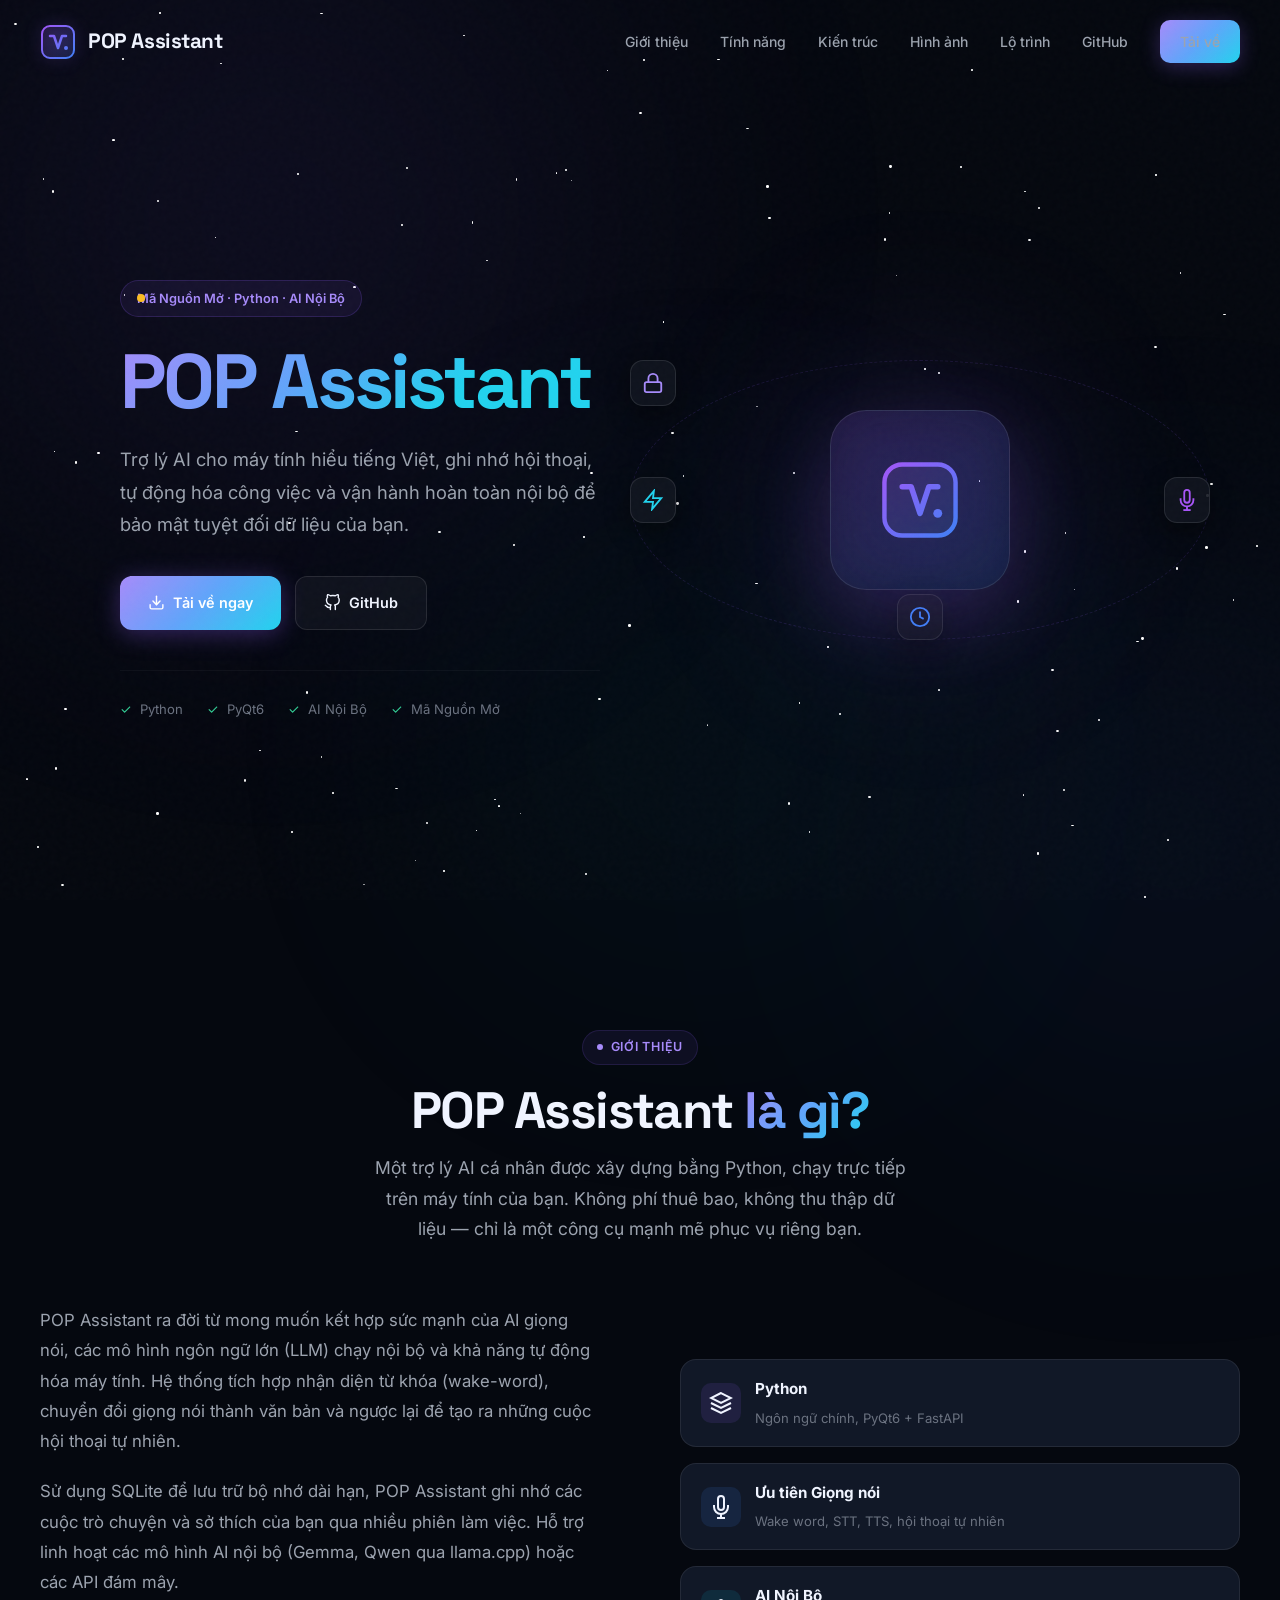
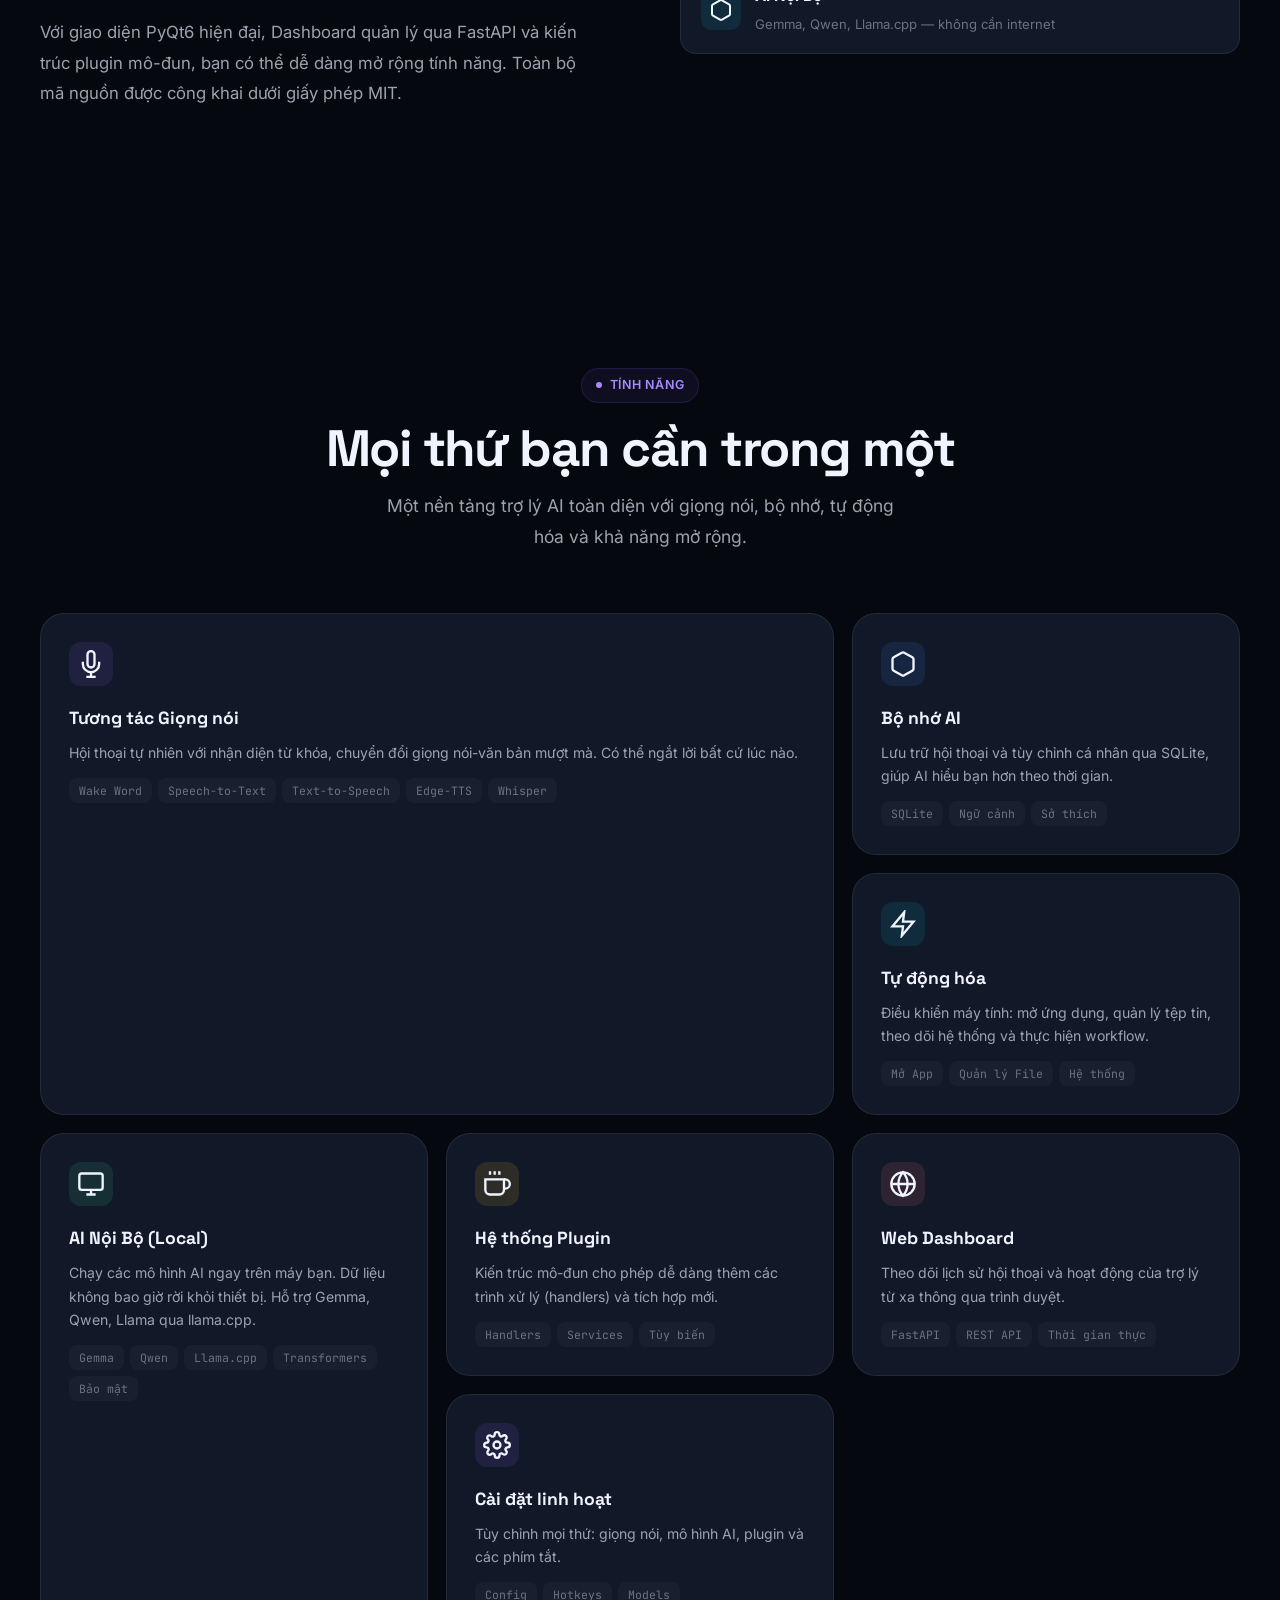
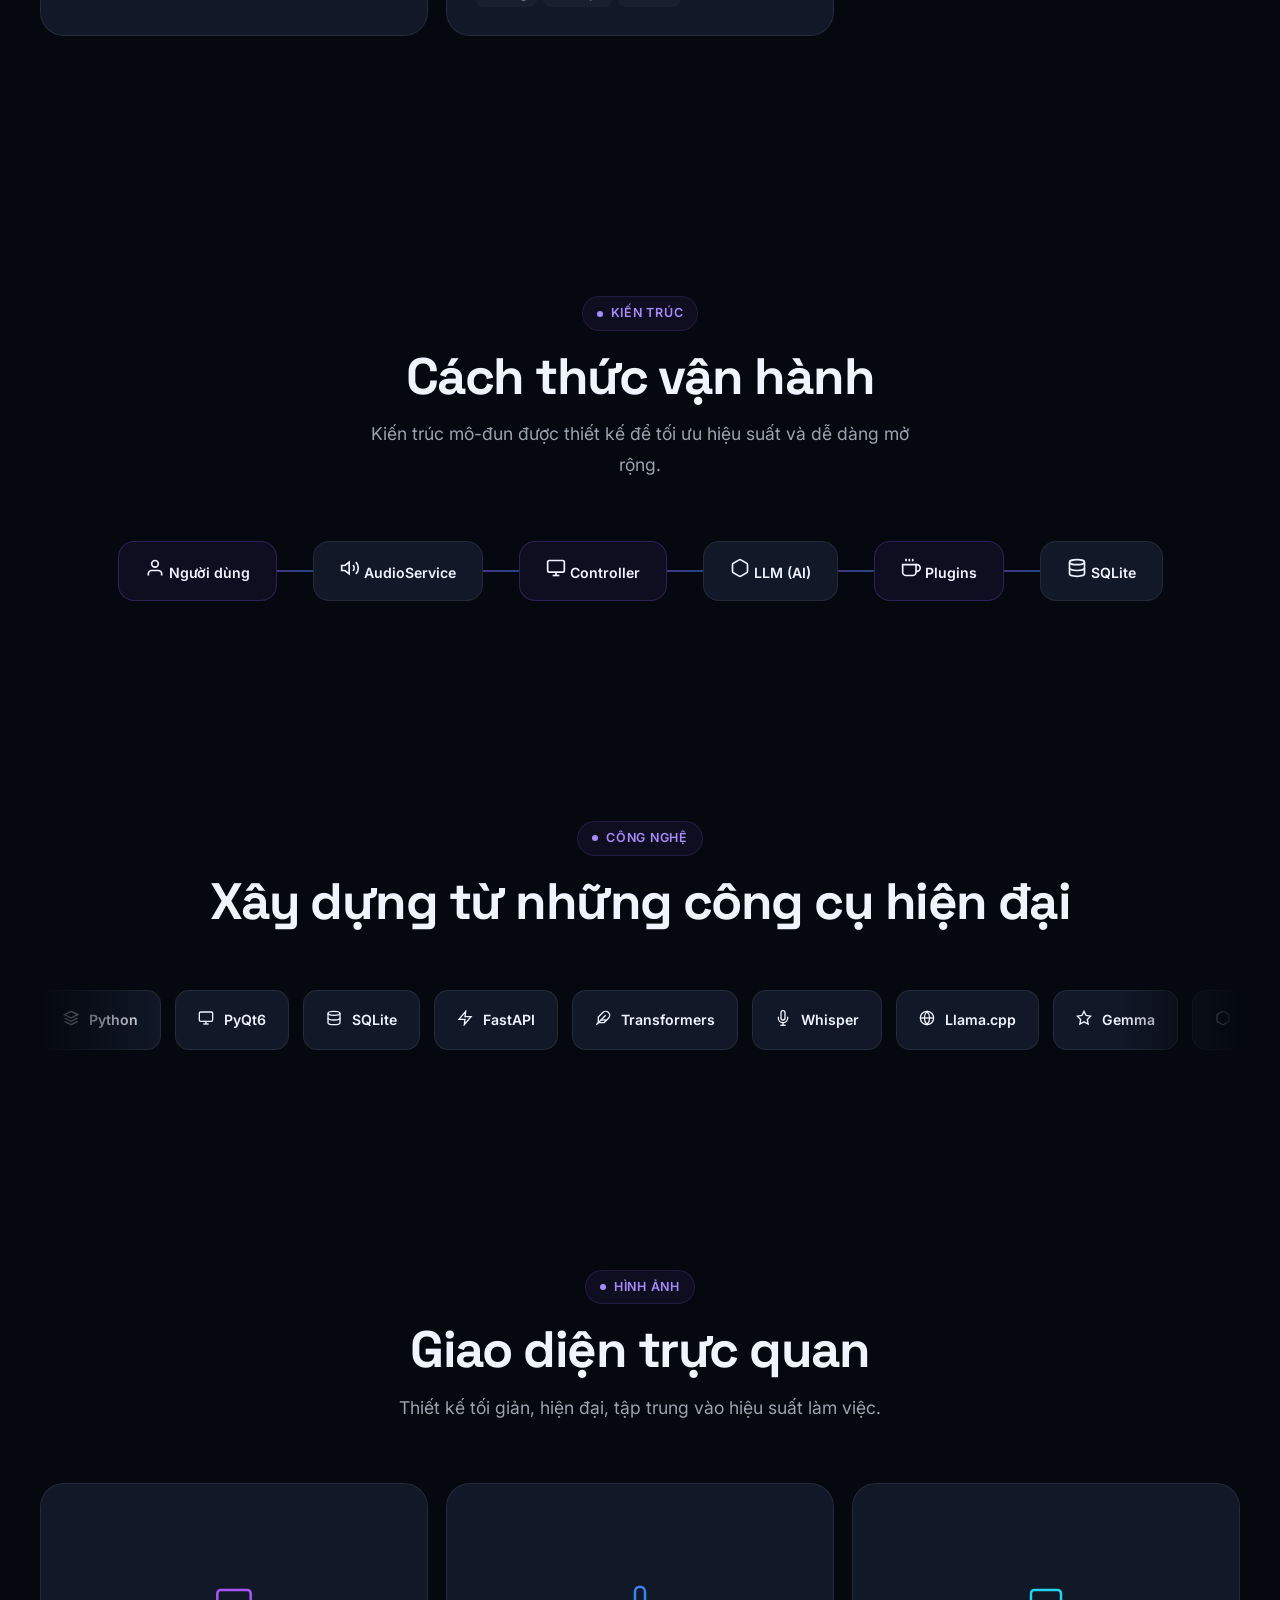
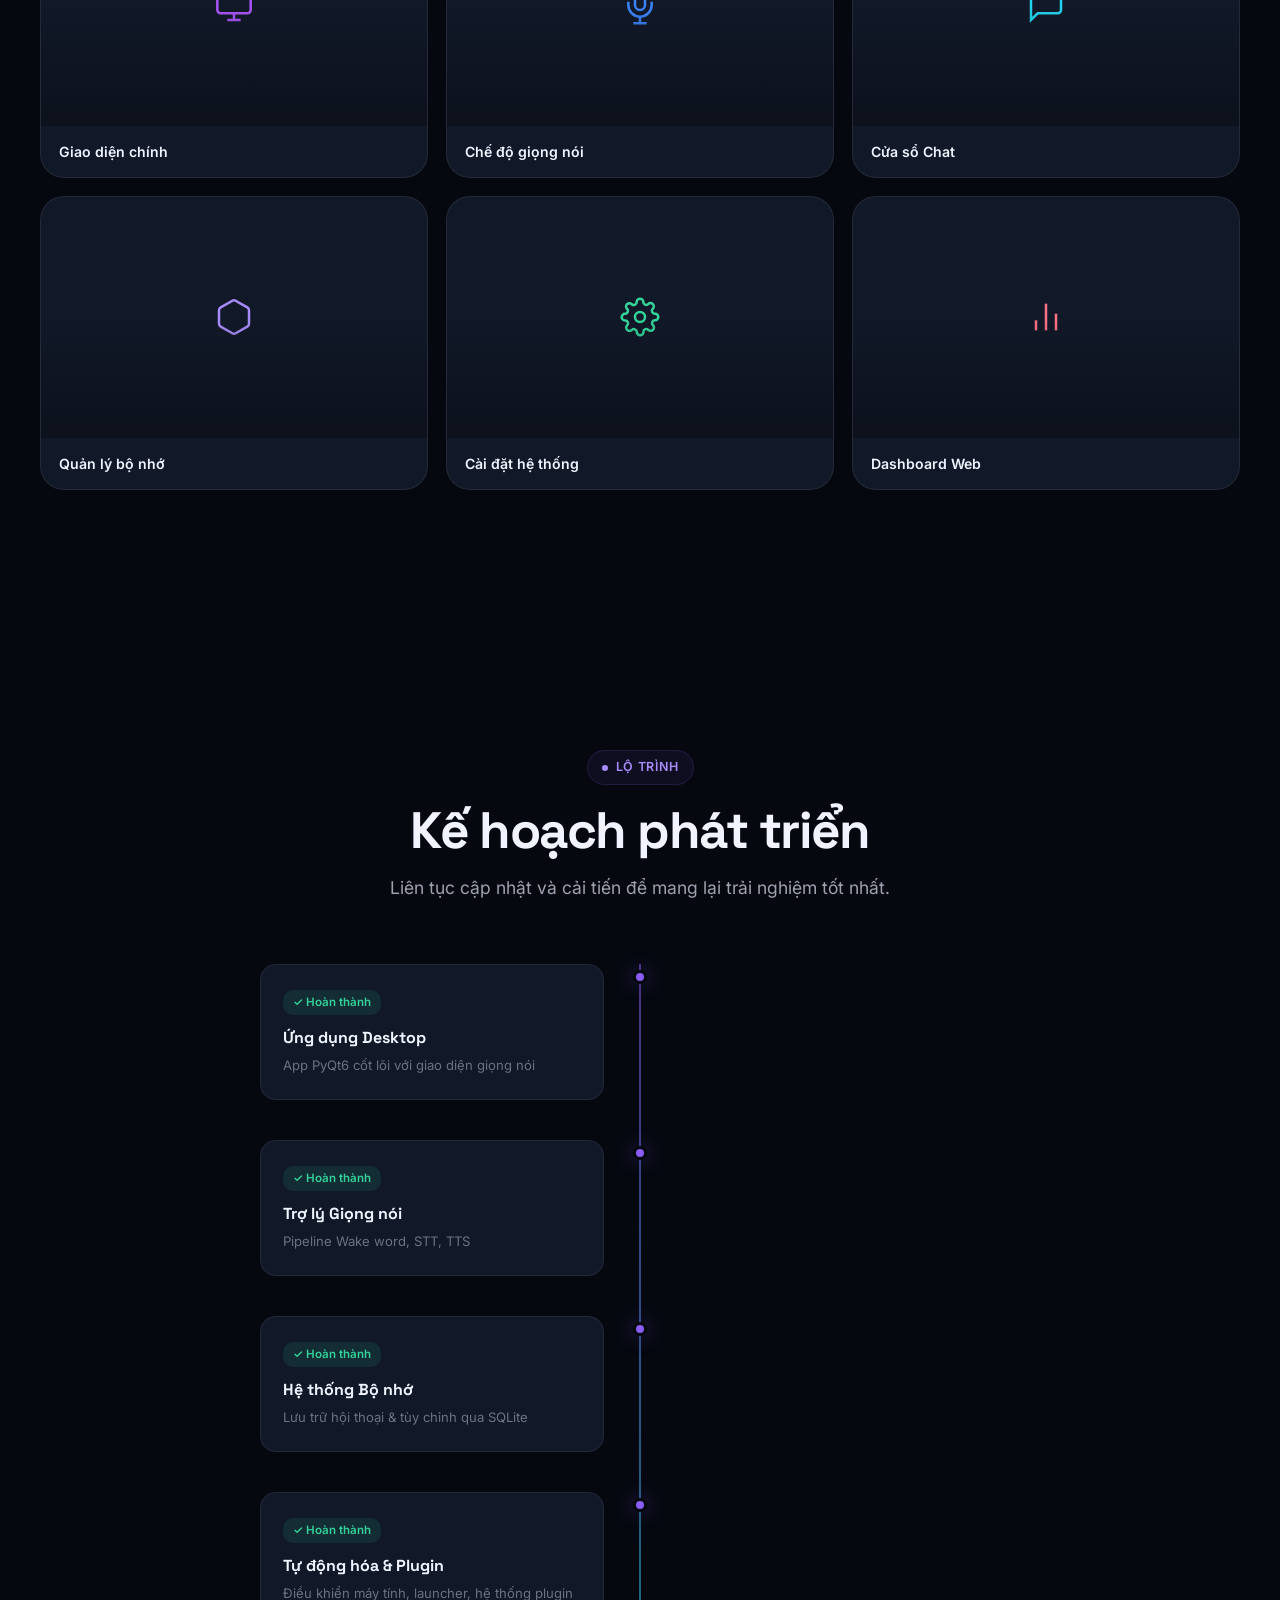
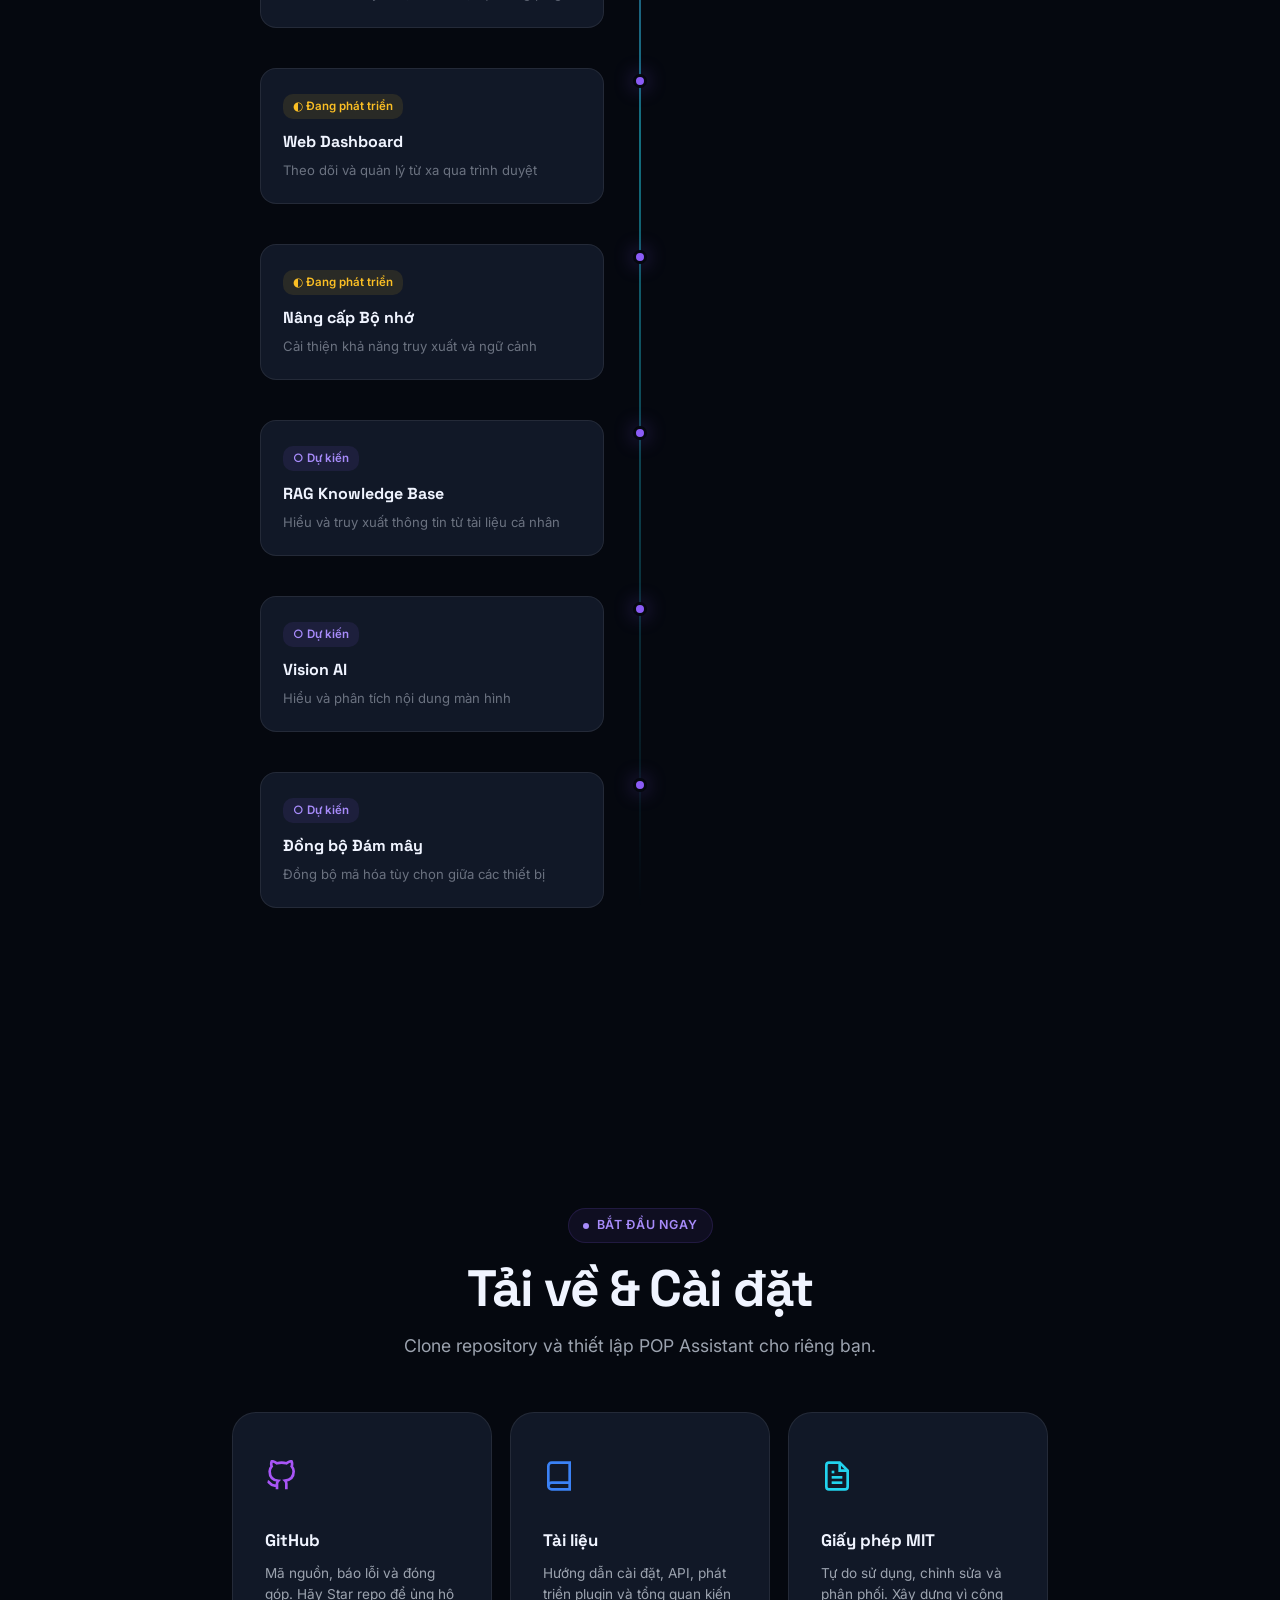
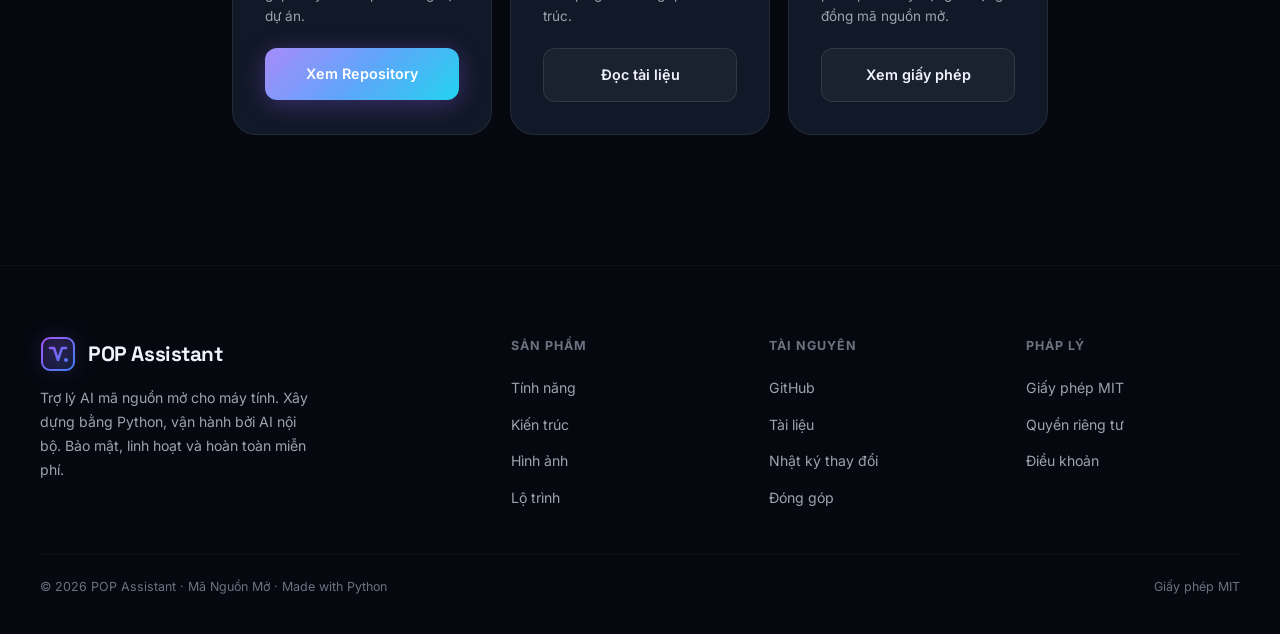
==== docs/index.html @ 6ddb30b4 "Add landing page for POP Assistant website" ====
<!DOCTYPE html>
<html lang="vi">
<head>
    <meta charset="UTF-8">
    <meta name="viewport" content="width=device-width, initial-scale=1.0">
    <title>POP Assistant — Trợ Lý AI Máy Tính Mã Nguồn Mở</title>
    <meta name="description" content="POP Assistant là trợ lý AI mã nguồn mở chạy trên máy tính, hỗ trợ tương tác giọng nói, mô hình AI, tự động hóa và bảo mật tuyệt đối.">
    <meta name="theme-color" content="#0A0E17">
    <link rel="preconnect" href="https://fonts.googleapis.com">
    <link rel="preconnect" href="https://fonts.gstatic.com" crossorigin>
    <link href="https://fonts.googleapis.com/css2?family=Inter:wght@300;400;500;600;700;800;900&family=Space+Grotesk:wght@400;500;600;700&family=JetBrains+Mono:wght@400;500&display=swap" rel="stylesheet">
    <link rel="stylesheet" href="css/styles.css">
    <link rel="icon" href="data:image/svg+xml,<svg xmlns='http://www.w3.org/2000/svg' viewBox='0 0 36 36'><rect x='2' y='2' width='32' height='32' rx='8' fill='%237C3AED' fill-opacity='0.2' stroke='%237C3AED' stroke-width='2'/><path d='M10 12H14L18 24L22 12H26' stroke='%237C3AED' stroke-width='2.5' stroke-linecap='round' stroke-linejoin='round'/><circle cx='26' cy='24' r='2' fill='%237C3AED'/></svg>">
</head>
<body class="lang-vi">
    <!-- Cinematic Background -->
    <div class="cinematic-bg">
        <div class="nebula nebula-1"></div>
        <div class="nebula nebula-2"></div>
        <div class="nebula nebula-3"></div>
    </div>
    <div class="grid-overlay"></div>
    <div class="starfield" id="starfield"></div>
    <div class="mouse-light" id="mouse-light"></div>
    <div class="noise"></div>

    <!-- ============ NAVIGATION ============ -->
    <nav class="nav" id="navbar">
        <div class="nav-inner">
            <a href="#" class="nav-brand">
                <div class="brand-logo">
                    <svg width="36" height="36" viewBox="0 0 36 36" fill="none" xmlns="http://www.w3.org/2000/svg">
                        <rect x="2" y="2" width="32" height="32" rx="8" fill="url(#logoGrad)" fill-opacity="0.15"/>
                        <rect x="2" y="2" width="32" height="32" rx="8" stroke="url(#logoGrad)" stroke-width="2"/>
                        <path d="M10 12H14L18 24L22 12H26" stroke="url(#logoGrad)" stroke-width="2.5" stroke-linecap="round" stroke-linejoin="round"/>
                        <circle cx="26" cy="24" r="2" fill="url(#logoGrad)"/>
                        <defs>
                            <linearGradient id="logoGrad" x1="0" y1="0" x2="36" y2="36" gradientUnits="userSpaceOnUse">
                                <stop stop-color="#A855F7"/>
                                <stop offset="1" stop-color="#3B82F6"/>
                            </linearGradient>
                        </defs>
                    </svg>
                </div>
                <span>POP Assistant</span>
            </a>
            <ul class="nav-links" id="nav-links">
                <li><a href="#about">Giới thiệu</a></li>
                <li><a href="#features">Tính năng</a></li>
                <li><a href="#architecture">Kiến trúc</a></li>
                <li><a href="#gallery">Hình ảnh</a></li>
                <li><a href="#roadmap">Lộ trình</a></li>
                <li><a href="https://github.com/MADGE-petter/Virtual-Assistantpop" target="_blank" rel="noopener">GitHub</a></li>
                <li><a href="#download" class="nav-cta primary">Tải về</a></li>
            </ul>
            <button class="nav-toggle" id="nav-toggle" aria-label="Toggle menu">☰</button>
        </div>
    </nav>

    <!-- ============ HERO ============ -->
    <section class="hero" id="hero">
        <div class="container">
            <div class="hero-grid">
                <div class="hero-text">
                    <div class="hero-badge">
                        <span class="star"></span>
                        Mã Nguồn Mở · Python · AI Nội Bộ
                    </div>
                    <h1 class="hero-title">
                        <span class="gradient">POP Assistant</span>
                    </h1>
                    <p class="hero-subtitle">
                        Trợ lý AI cho máy tính hiểu tiếng Việt, ghi nhớ hội thoại, 
                        tự động hóa công việc và vận hành hoàn toàn nội bộ 
                        để bảo mật tuyệt đối dữ liệu của bạn.
                    </p>
                    <div class="hero-actions">
                        <a href="#download" class="btn btn-primary">
                            <svg viewBox="0 0 24 24" fill="none" stroke="currentColor" stroke-width="2" stroke-linecap="round" stroke-linejoin="round"><path d="M21 15v4a2 2 0 0 1-2 2H5a2 2 0 0 1-2-2v-4"/><polyline points="7 10 12 15 17 10"/><line x1="12" y1="15" x2="12" y2="3"/></svg>
                            Tải về ngay
                        </a>
                        <a href="https://github.com/MADGE-petter/Virtual-Assistantpop" target="_blank" rel="noopener" class="btn btn-ghost">
                            <svg viewBox="0 0 24 24" fill="none" stroke="currentColor" stroke-width="2" stroke-linecap="round" stroke-linejoin="round"><path d="M9 19c-5 1.5-5-2.5-7-3m14 6v-3.87a3.37 3.37 0 0 0-.94-2.61c3.14-.35 6.44-1.54 6.44-7A5.44 5.44 0 0 0 20 4.77 5.07 5.07 0 0 0 19.91 1S18.73.65 16 2.48a13.38 13.38 0 0 0-7 0C6.27.65 5.09 1 5.09 1A5.07 5.07 0 0 0 5 4.77a5.44 5.44 0 0 0-1.5 3.78c0 5.42 3.3 6.61 6.44 7A3.37 3.37 0 0 0 9 18.13V22"/></svg>
                            GitHub
                        </a>
                    </div>
                    <div class="hero-badges">
                        <div class="hero-badge-item"><span class="check">✓</span> Python</div>
                        <div class="hero-badge-item"><span class="check">✓</span> PyQt6</div>
                        <div class="hero-badge-item"><span class="check">✓</span> AI Nội Bộ</div>
                        <div class="hero-badge-item"><span class="check">✓</span> Mã Nguồn Mở</div>
                    </div>
                </div>
                <div class="hero-visual">
                    <div class="hero-aura"></div>
                    <div class="hero-orbit">
                        <div class="orbit-ring"></div>
                        <div class="orbit-node">
                            <svg width="22" height="22" viewBox="0 0 24 24" fill="none" stroke="#A855F7" stroke-width="2"><path d="M12 1a3 3 0 0 0-3 3v8a3 3 0 0 0 6 0V4a3 3 0 0 0-3-3z"/><path d="M19 10v2a7 7 0 0 1-14 0v-2"/><line x1="12" y1="19" x2="12" y2="23"/><line x1="8" y1="23" x2="16" y2="23"/></svg>
                        </div>
                        <div class="orbit-node">
                            <svg width="22" height="22" viewBox="0 0 24 24" fill="none" stroke="#3B82F6" stroke-width="2"><circle cx="12" cy="12" r="10"/><path d="M12 6v6l4 2"/></svg>
                        </div>
                        <div class="orbit-node">
                            <svg width="22" height="22" viewBox="0 0 24 24" fill="none" stroke="#22D3EE" stroke-width="2"><polygon points="13 2 3 14 12 14 11 22 21 10 12 10 13 2"/></svg>
                        </div>
                        <div class="orbit-node">
                            <svg width="22" height="22" viewBox="0 0 24 24" fill="none" stroke="#A78BFA" stroke-width="2"><rect x="3" y="11" width="18" height="11" rx="2" ry="2"/><path d="M7 11V7a5 5 0 0 1 10 0v4"/></svg>
                        </div>
                    </div>
                    <div class="hero-core">
                        <svg width="100" height="100" viewBox="0 0 36 36" fill="none" xmlns="http://www.w3.org/2000/svg">
                            <rect x="2" y="2" width="32" height="32" rx="8" fill="url(#heroGrad)" fill-opacity="0.15"/>
                            <rect x="2" y="2" width="32" height="32" rx="8" stroke="url(#heroGrad)" stroke-width="2"/>
                            <path d="M10 12H14L18 24L22 12H26" stroke="url(#heroGrad)" stroke-width="2.5" stroke-linecap="round" stroke-linejoin="round"/>
                            <circle cx="26" cy="24" r="2" fill="url(#heroGrad)"/>
                            <defs>
                                <linearGradient id="heroGrad" x1="0" y1="0" x2="36" y2="36" gradientUnits="userSpaceOnUse">
                                    <stop stop-color="#A855F7"/>
                                    <stop offset="1" stop-color="#3B82F6"/>
                                </linearGradient>
                            </defs>
                        </svg>
                    </div>
                </div>
            </div>
        </div>
    </section>

    <!-- ============ ABOUT ============ -->
    <section class="section" id="about">
        <div class="container">
            <div class="reveal" style="text-align:center;">
                <span class="section-eyebrow"><span class="dot"></span> Giới thiệu</span>
                <h2 class="section-title">POP Assistant <span class="highlight">là gì?</span></h2>
                <p class="section-desc" style="margin:0 auto;">
                    Một trợ lý AI cá nhân được xây dựng bằng Python, chạy trực tiếp trên máy tính của bạn. 
                    Không phí thuê bao, không thu thập dữ liệu — chỉ là một công cụ mạnh mẽ phục vụ riêng bạn.
                </p>
            </div>
            <div class="about-grid">
                <div class="about-text reveal reveal-left">
                    <p>
                        POP Assistant ra đời từ mong muốn kết hợp sức mạnh của AI giọng nói, 
                        các mô hình ngôn ngữ lớn (LLM) chạy nội bộ và khả năng tự động hóa máy tính. 
                        Hệ thống tích hợp nhận diện từ khóa (wake-word), chuyển đổi giọng nói thành văn bản 
                        và ngược lại để tạo ra những cuộc hội thoại tự nhiên.
                    </p>
                    <p>
                        Sử dụng SQLite để lưu trữ bộ nhớ dài hạn, POP Assistant ghi nhớ 
                        các cuộc trò chuyện và sở thích của bạn qua nhiều phiên làm việc. 
                        Hỗ trợ linh hoạt các mô hình AI nội bộ (Gemma, Qwen qua llama.cpp) hoặc các API đám mây.
                    </p>
                    <p>
                        Với giao diện PyQt6 hiện đại, Dashboard quản lý qua FastAPI và kiến trúc 
                        plugin mô-đun, bạn có thể dễ dàng mở rộng tính năng. Toàn bộ mã nguồn 
                        được công khai dưới giấy phép MIT.
                    </p>
                </div>
                <div class="about-highlights reveal reveal-right">
                    <div class="about-highlight">
                        <div class="ah-icon purple">
                            <svg width="24" height="24" viewBox="0 0 24 24" fill="none" stroke="currentColor" stroke-width="2"><path d="M12 2L2 7l10 5 10-5-10-5z"/><path d="M2 17l10 5 10-5"/><path d="M2 12l10 5 10-5"/></svg>
                        </div>
                        <div class="ah-text">
                            <strong>Python</strong>
                            <span>Ngôn ngữ chính, PyQt6 + FastAPI</span>
                        </div>
                    </div>
                    <div class="about-highlight">
                        <div class="ah-icon blue">
                            <svg width="24" height="24" viewBox="0 0 24 24" fill="none" stroke="currentColor" stroke-width="2"><path d="M12 1a3 3 0 0 0-3 3v8a3 3 0 0 0 6 0V4a3 3 0 0 0-3-3z"/><path d="M19 10v2a7 7 0 0 1-14 0v-2"/><line x1="12" y1="19" x2="12" y2="23"/><line x1="8" y1="23" x2="16" y2="23"/></svg>
                        </div>
                        <div class="ah-text">
                            <strong>Ưu tiên Giọng nói</strong>
                            <span>Wake word, STT, TTS, hội thoại tự nhiên</span>
                        </div>
                    </div>
                    <div class="about-highlight">
                        <div class="ah-icon cyan">
                            <svg width="24" height="24" viewBox="0 0 24 24" fill="none" stroke="currentColor" stroke-width="2"><path d="M21 16V8a2 2 0 0 0-1-1.73l-7-4a2 2 0 0 0-2 0l-7 4A2 2 0 0 0 3 8v8a2 2 0 0 0 1 1.73l7 4a2 2 0 0 0 2 0l7-4A2 2 0 0 0 21 16z"/></svg>
                        </div>
                        <div class="ah-text">
                            <strong>AI Nội Bộ</strong>
                            <span>Gemma, Qwen, Llama.cpp — không cần internet</span>
                        </div>
                    </div>
                </div>
            </div>
        </div>
    </section>

    <!-- ============ FEATURES ============ -->
    <section class="section" id="features">
        <div class="container">
            <div class="reveal" style="text-align:center;">
                <span class="section-eyebrow"><span class="dot"></span> Tính năng</span>
                <h2 class="section-title">Mọi thứ bạn cần trong một</h2>
                <p class="section-desc" style="margin:0 auto;">
                    Một nền tảng trợ lý AI toàn diện với giọng nói, bộ nhớ, tự động hóa và khả năng mở rộng.
                </p>
            </div>
            <div class="bento-grid">
                <!-- Voice Interaction - Large -->
                <div class="bento-card large reveal delay-1">
                    <div class="bento-icon purple">
                        <svg width="28" height="28" viewBox="0 0 24 24" fill="none" stroke="currentColor" stroke-width="2"><path d="M12 1a3 3 0 0 0-3 3v8a3 3 0 0 0 6 0V4a3 3 0 0 0-3-3z"/><path d="M19 10v2a7 7 0 0 1-14 0v-2"/><line x1="12" y1="19" x2="12" y2="23"/><line x1="8" y1="23" x2="16" y2="23"/></svg>
                    </div>
                    <h3>Tương tác Giọng nói</h3>
                    <p>Hội thoại tự nhiên với nhận diện từ khóa, chuyển đổi giọng nói-văn bản mượt mà. Có thể ngắt lời bất cứ lúc nào.</p>
                    <div class="bento-tags">
                        <span class="bento-tag">Wake Word</span>
                        <span class="bento-tag">Speech-to-Text</span>
                        <span class="bento-tag">Text-to-Speech</span>
                        <span class="bento-tag">Edge-TTS</span>
                        <span class="bento-tag">Whisper</span>
                    </div>
                </div>
                <!-- AI Memory -->
                <div class="bento-card reveal delay-2">
                    <div class="bento-icon blue">
                        <svg width="28" height="28" viewBox="0 0 24 24" fill="none" stroke="currentColor" stroke-width="2"><path d="M21 16V8a2 2 0 0 0-1-1.73l-7-4a2 2 0 0 0-2 0l-7 4A2 2 0 0 0 3 8v8a2 2 0 0 0 1 1.73l7 4a2 2 0 0 0 2 0l7-4A2 2 0 0 0 21 16z"/></svg>
                    </div>
                    <h3>Bộ nhớ AI</h3>
                    <p>Lưu trữ hội thoại và tùy chỉnh cá nhân qua SQLite, giúp AI hiểu bạn hơn theo thời gian.</p>
                    <div class="bento-tags">
                        <span class="bento-tag">SQLite</span>
                        <span class="bento-tag">Ngữ cảnh</span>
                        <span class="bento-tag">Sở thích</span>
                    </div>
                </div>
                <!-- Automation -->
                <div class="bento-card reveal delay-3">
                    <div class="bento-icon cyan">
                        <svg width="28" height="28" viewBox="0 0 24 24" fill="none" stroke="currentColor" stroke-width="2"><polygon points="13 2 3 14 12 14 11 22 21 10 12 10 13 2"/></svg>
                    </div>
                    <h3>Tự động hóa</h3>
                    <p>Điều khiển máy tính: mở ứng dụng, quản lý tệp tin, theo dõi hệ thống và thực hiện workflow.</p>
                    <div class="bento-tags">
                        <span class="bento-tag">Mở App</span>
                        <span class="bento-tag">Quản lý File</span>
                        <span class="bento-tag">Hệ thống</span>
                    </div>
                </div>
                <!-- Local AI - Tall -->
                <div class="bento-card tall reveal delay-4">
                    <div class="bento-icon emerald">
                        <svg width="28" height="28" viewBox="0 0 24 24" fill="none" stroke="currentColor" stroke-width="2"><rect x="2" y="3" width="20" height="14" rx="2" ry="2"/><line x1="8" y1="21" x2="16" y2="21"/><line x1="12" y1="17" x2="12" y2="21"/></svg>
                    </div>
                    <h3>AI Nội Bộ (Local)</h3>
                    <p>Chạy các mô hình AI ngay trên máy bạn. Dữ liệu không bao giờ rời khỏi thiết bị. Hỗ trợ Gemma, Qwen, Llama qua llama.cpp.</p>
                    <div class="bento-tags">
                        <span class="bento-tag">Gemma</span>
                        <span class="bento-tag">Qwen</span>
                        <span class="bento-tag">Llama.cpp</span>
                        <span class="bento-tag">Transformers</span>
                        <span class="bento-tag">Bảo mật</span>
                    </div>
                </div>
                <!-- Plugin System -->
                <div class="bento-card reveal delay-5">
                    <div class="bento-icon amber">
                        <svg width="28" height="28" viewBox="0 0 24 24" fill="none" stroke="currentColor" stroke-width="2"><path d="M18 8h1a4 4 0 0 1 0 8h-1"/><path d="M2 8h16v9a4 4 0 0 1-4 4H6a4 4 0 0 1-4-4V8z"/><line x1="6" y1="1" x2="6" y2="4"/><line x1="10" y1="1" x2="10" y2="4"/><line x1="14" y1="1" x2="14" y2="4"/></svg>
                    </div>
                    <h3>Hệ thống Plugin</h3>
                    <p>Kiến trúc mô-đun cho phép dễ dàng thêm các trình xử lý (handlers) và tích hợp mới.</p>
                    <div class="bento-tags">
                        <span class="bento-tag">Handlers</span>
                        <span class="bento-tag">Services</span>
                        <span class="bento-tag">Tùy biến</span>
                    </div>
                </div>
                <!-- Web Dashboard -->
                <div class="bento-card reveal delay-1">
                    <div class="bento-icon rose">
                        <svg width="28" height="28" viewBox="0 0 24 24" fill="none" stroke="currentColor" stroke-width="2"><circle cx="12" cy="12" r="10"/><line x1="2" y1="12" x2="22" y2="12"/><path d="M12 2a15.3 15.3 0 0 1 4 10 15.3 15.3 0 0 1-4 10 15.3 15.3 0 0 1-4-10 15.3 15.3 0 0 1 4-10z"/></svg>
                    </div>
                    <h3>Web Dashboard</h3>
                    <p>Theo dõi lịch sử hội thoại và hoạt động của trợ lý từ xa thông qua trình duyệt.</p>
                    <div class="bento-tags">
                        <span class="bento-tag">FastAPI</span>
                        <span class="bento-tag">REST API</span>
                        <span class="bento-tag">Thời gian thực</span>
                    </div>
                </div>
                <!-- Settings -->
                <div class="bento-card reveal delay-2">
                    <div class="bento-icon purple">
                        <svg width="28" height="28" viewBox="0 0 24 24" fill="none" stroke="currentColor" stroke-width="2"><circle cx="12" cy="12" r="3"/><path d="M19.4 15a1.65 1.65 0 0 0 .33 1.82l.06.06a2 2 0 0 1 0 2.83 2 2 0 0 1-2.83 0l-.06-.06a1.65 1.65 0 0 0-1.82-.33 1.65 1.65 0 0 0-1 1.51V21a2 2 0 0 1-2 2 2 2 0 0 1-2-2v-.09A1.65 1.65 0 0 0 9 19.4a1.65 1.65 0 0 0-1.82.33l-.06.06a2 2 0 0 1-2.83 0 2 2 0 0 1 0-2.83l.06-.06a1.65 1.65 0 0 0 .33-1.82 1.65 1.65 0 0 0-1.51-1H3a2 2 0 0 1-2-2 2 2 0 0 1 2-2h.09A1.65 1.65 0 0 0 4.6 9a1.65 1.65 0 0 0-.33-1.82l-.06-.06a2 2 0 0 1 0-2.83 2 2 0 0 1 2.83 0l.06.06a1.65 1.65 0 0 0 1.82.33H9a1.65 1.65 0 0 0 1-1.51V3a2 2 0 0 1 2-2 2 2 0 0 1 2 2v.09a1.65 1.65 0 0 0 1 1.51 1.65 1.65 0 0 0 1.82-.33l.06-.06a2 2 0 0 1 2.83 0 2 2 0 0 1 0 2.83l-.06.06a1.65 1.65 0 0 0-.33 1.82V9a1.65 1.65 0 0 0 1.51 1H21a2 2 0 0 1 2 2 2 2 0 0 1-2 2h-.09a1.65 1.65 0 0 0-1.51 1z"/></svg>
                    </div>
                    <h3>Cài đặt linh hoạt</h3>
                    <p>Tùy chỉnh mọi thứ: giọng nói, mô hình AI, plugin và các phím tắt.</p>
                    <div class="bento-tags">
                        <span class="bento-tag">Config</span>
                        <span class="bento-tag">Hotkeys</span>
                        <span class="bento-tag">Models</span>
                    </div>
                </div>
            </div>
        </div>
    </section>

    <!-- ============ ARCHITECTURE ============ -->
    <section class="section" id="architecture">
        <div class="container">
            <div class="reveal" style="text-align:center;">
                <span class="section-eyebrow"><span class="dot"></span> Kiến trúc</span>
                <h2 class="section-title">Cách thức vận hành</h2>
                <p class="section-desc" style="margin:0 auto;">
                    Kiến trúc mô-đun được thiết kế để tối ưu hiệu suất và dễ dàng mở rộng.
                </p>
            </div>
            <div class="arch-flow reveal delay-1">
                <div class="arch-node accent">
                    <svg width="20" height="20" viewBox="0 0 24 24" fill="none" stroke="currentColor" stroke-width="2"><path d="M20 21v-2a4 4 0 0 0-4-4H8a4 4 0 0 0-4 4v2"/><circle cx="12" cy="7" r="4"/></svg>
                    Người dùng
                </div>
                <div class="arch-connector"></div>
                <div class="arch-node">
                    <svg width="20" height="20" viewBox="0 0 24 24" fill="none" stroke="currentColor" stroke-width="2"><polygon points="11 5 6 9 2 9 2 15 6 15 11 19 11 5"/><path d="M19.07 4.93a10 10 0 0 1 0 14.14M15.54 8.46a5 5 0 0 1 0 7.07"/></svg>
                    AudioService
                </div>
                <div class="arch-connector"></div>
                <div class="arch-node accent">
                    <svg width="20" height="20" viewBox="0 0 24 24" fill="none" stroke="currentColor" stroke-width="2"><rect x="2" y="3" width="20" height="14" rx="2" ry="2"/><line x1="8" y1="21" x2="16" y2="21"/><line x1="12" y1="17" x2="12" y2="21"/></svg>
                    Controller
                </div>
                <div class="arch-connector"></div>
                <div class="arch-node">
                    <svg width="20" height="20" viewBox="0 0 24 24" fill="none" stroke="currentColor" stroke-width="2"><path d="M21 16V8a2 2 0 0 0-1-1.73l-7-4a2 2 0 0 0-2 0l-7 4A2 2 0 0 0 3 8v8a2 2 0 0 0 1 1.73l7 4a2 2 0 0 0 2 0l7-4A2 2 0 0 0 21 16z"/></svg>
                    LLM (AI)
                </div>
                <div class="arch-connector"></div>
                <div class="arch-node accent">
                    <svg width="20" height="20" viewBox="0 0 24 24" fill="none" stroke="currentColor" stroke-width="2"><path d="M18 8h1a4 4 0 0 1 0 8h-1"/><path d="M2 8h16v9a4 4 0 0 1-4 4H6a4 4 0 0 1-4-4V8z"/><line x1="6" y1="1" x2="6" y2="4"/><line x1="10" y1="1" x2="10" y2="4"/><line x1="14" y1="1" x2="14" y2="4"/></svg>
                    Plugins
                </div>
                <div class="arch-connector"></div>
                <div class="arch-node">
                    <svg width="20" height="20" viewBox="0 0 24 24" fill="none" stroke="currentColor" stroke-width="2"><ellipse cx="12" cy="5" rx="9" ry="3"/><path d="M21 12c0 1.66-4 3-9 3s-9-1.34-9-3"/><path d="M3 5v14c0 1.66 4 3 9 3s9-1.34 9-3V5"/></svg>
                    SQLite
                </div>
            </div>
        </div>
    </section>

    <!-- ============ TECH STACK ============ -->
    <section class="section-sm" id="tech">
        <div class="container">
            <div class="reveal" style="text-align:center;">
                <span class="section-eyebrow"><span class="dot"></span> Công nghệ</span>
                <h2 class="section-title">Xây dựng từ những công cụ hiện đại</h2>
            </div>
            <div class="tech-marquee reveal delay-1">
                <div class="tech-track">
                    <div class="tech-pill"><span class="tp-icon"><svg width="16" height="16" viewBox="0 0 24 24" fill="none" stroke="currentColor" stroke-width="2"><path d="M12 2L2 7l10 5 10-5-10-5z"/><path d="M2 17l10 5 10-5"/><path d="M2 12l10 5 10-5"/></svg></span> Python</div>
                    <div class="tech-pill"><span class="tp-icon"><svg width="16" height="16" viewBox="0 0 24 24" fill="none" stroke="currentColor" stroke-width="2"><rect x="2" y="3" width="20" height="14" rx="2" ry="2"/><line x1="8" y1="21" x2="16" y2="21"/><line x1="12" y1="17" x2="12" y2="21"/></svg></span> PyQt6</div>
                    <div class="tech-pill"><span class="tp-icon"><svg width="16" height="16" viewBox="0 0 24 24" fill="none" stroke="currentColor" stroke-width="2"><ellipse cx="12" cy="5" rx="9" ry="3"/><path d="M21 12c0 1.66-4 3-9 3s-9-1.34-9-3"/><path d="M3 5v14c0 1.66 4 3 9 3s9-1.34 9-3V5"/></svg></span> SQLite</div>
                    <div class="tech-pill"><span class="tp-icon"><svg width="16" height="16" viewBox="0 0 24 24" fill="none" stroke="currentColor" stroke-width="2"><polygon points="13 2 3 14 12 14 11 22 21 10 12 10 13 2"/></svg></span> FastAPI</div>
                    <div class="tech-pill"><span class="tp-icon"><svg width="16" height="16" viewBox="0 0 24 24" fill="none" stroke="currentColor" stroke-width="2"><path d="M20.24 12.24a6 6 0 0 0-8.49-8.49L5 10.5V19h8.5z"/><line x1="16" y1="8" x2="2" y2="22"/><line x1="17.5" y1="15" x2="9" y2="15"/></svg></span> Transformers</div>
                    <div class="tech-pill"><span class="tp-icon"><svg width="16" height="16" viewBox="0 0 24 24" fill="none" stroke="currentColor" stroke-width="2"><path d="M12 1a3 3 0 0 0-3 3v8a3 3 0 0 0 6 0V4a3 3 0 0 0-3-3z"/><path d="M19 10v2a7 7 0 0 1-14 0v-2"/><line x1="12" y1="19" x2="12" y2="23"/><line x1="8" y1="23" x2="16" y2="23"/></svg></span> Whisper</div>
                    <div class="tech-pill"><span class="tp-icon"><svg width="16" height="16" viewBox="0 0 24 24" fill="none" stroke="currentColor" stroke-width="2"><circle cx="12" cy="12" r="10"/><line x1="2" y1="12" x2="22" y2="12"/><path d="M12 2a15.3 15.3 0 0 1 4 10 15.3 15.3 0 0 1-4 10 15.3 15.3 0 0 1-4-10 15.3 15.3 0 0 1 4-10z"/></svg></span> Llama.cpp</div>
                    <div class="tech-pill"><span class="tp-icon"><svg width="16" height="16" viewBox="0 0 24 24" fill="none" stroke="currentColor" stroke-width="2"><polygon points="12 2 15.09 8.26 22 9.27 17 14.14 18.18 21.02 12 17.77 5.82 21.02 7 14.14 2 9.27 8.91 8.26 12 2"/></svg></span> Gemma</div>
                    <div class="tech-pill"><span class="tp-icon"><svg width="16" height="16" viewBox="0 0 24 24" fill="none" stroke="currentColor" stroke-width="2"><path d="M21 16V8a2 2 0 0 0-1-1.73l-7-4a2 2 0 0 0-2 0l-7 4A2 2 0 0 0 3 8v8a2 2 0 0 0 1 1.73l7 4a2 2 0 0 0 2 0l7-4A2 2 0 0 0 21 16z"/></svg></span> Qwen</div>
                    <div class="tech-pill"><span class="tp-icon"><svg width="16" height="16" viewBox="0 0 24 24" fill="none" stroke="currentColor" stroke-width="2"><circle cx="18" cy="18" r="3"/><circle cx="6" cy="6" r="3"/><path d="M6 21V9a9 9 0 0 0 9 9"/></svg></span> Git</div>
                    <div class="tech-pill"><span class="tp-icon"><svg width="16" height="16" viewBox="0 0 24 24" fill="none" stroke="currentColor" stroke-width="2"><path d="M9 19c-5 1.5-5-2.5-7-3m14 6v-3.87a3.37 3.37 0 0 0-.94-2.61c3.14-.35 6.44-1.54 6.44-7A5.44 5.44 0 0 0 20 4.77 5.07 5.07 0 0 0 19.91 1S18.73.65 16 2.48a13.38 13.38 0 0 0-7 0C6.27.65 5.09 1 5.09 1A5.07 5.07 0 0 0 5 4.77a5.44 5.44 0 0 0-1.5 3.78c0 5.42 3.3 6.61 6.44 7A3.37 3.37 0 0 0 9 18.13V22"/></svg></span> GitHub</div>
                    <div class="tech-pill"><span class="tp-icon"><svg width="16" height="16" viewBox="0 0 24 24" fill="none" stroke="currentColor" stroke-width="2"><polygon points="11 5 6 9 2 9 2 15 6 15 11 19 11 5"/><path d="M19.07 4.93a10 10 0 0 1 0 14.14M15.54 8.46a5 5 0 0 1 0 7.07"/></svg></span> Edge-TTS</div>
                    <!-- Duplicate for seamless loop -->
                    <div class="tech-pill"><span class="tp-icon"><svg width="16" height="16" viewBox="0 0 24 24" fill="none" stroke="currentColor" stroke-width="2"><path d="M12 2L2 7l10 5 10-5-10-5z"/><path d="M2 17l10 5 10-5"/><path d="M2 12l10 5 10-5"/></svg></span> Python</div>
                    <div class="tech-pill"><span class="tp-icon"><svg width="16" height="16" viewBox="0 0 24 24" fill="none" stroke="currentColor" stroke-width="2"><rect x="2" y="3" width="20" height="14" rx="2" ry="2"/><line x1="8" y1="21" x2="16" y2="21"/><line x1="12" y1="17" x2="12" y2="21"/></svg></span> PyQt6</div>
                    <div class="tech-pill"><span class="tp-icon"><svg width="16" height="16" viewBox="0 0 24 24" fill="none" stroke="currentColor" stroke-width="2"><ellipse cx="12" cy="5" rx="9" ry="3"/><path d="M21 12c0 1.66-4 3-9 3s-9-1.34-9-3"/><path d="M3 5v14c0 1.66 4 3 9 3s9-1.34 9-3V5"/></svg></span> SQLite</div>
                    <div class="tech-pill"><span class="tp-icon"><svg width="16" height="16" viewBox="0 0 24 24" fill="none" stroke="currentColor" stroke-width="2"><polygon points="13 2 3 14 12 14 11 22 21 10 12 10 13 2"/></svg></span> FastAPI</div>
                    <div class="tech-pill"><span class="tp-icon"><svg width="16" height="16" viewBox="0 0 24 24" fill="none" stroke="currentColor" stroke-width="2"><path d="M20.24 12.24a6 6 0 0 0-8.49-8.49L5 10.5V19h8.5z"/><line x1="16" y1="8" x2="2" y2="22"/><line x1="17.5" y1="15" x2="9" y2="15"/></svg></span> Transformers</div>
                    <div class="tech-pill"><span class="tp-icon"><svg width="16" height="16" viewBox="0 0 24 24" fill="none" stroke="currentColor" stroke-width="2"><path d="M12 1a3 3 0 0 0-3 3v8a3 3 0 0 0 6 0V4a3 3 0 0 0-3-3z"/><path d="M19 10v2a7 7 0 0 1-14 0v-2"/><line x1="12" y1="19" x2="12" y2="23"/><line x1="8" y1="23" x2="16" y2="23"/></svg></span> Whisper</div>
                    <div class="tech-pill"><span class="tp-icon"><svg width="16" height="16" viewBox="0 0 24 24" fill="none" stroke="currentColor" stroke-width="2"><circle cx="12" cy="12" r="10"/><line x1="2" y1="12" x2="22" y2="12"/><path d="M12 2a15.3 15.3 0 0 1 4 10 15.3 15.3 0 0 1-4 10 15.3 15.3 0 0 1-4-10 15.3 15.3 0 0 1 4-10z"/></svg></span> Llama.cpp</div>
                    <div class="tech-pill"><span class="tp-icon"><svg width="16" height="16" viewBox="0 0 24 24" fill="none" stroke="currentColor" stroke-width="2"><polygon points="12 2 15.09 8.26 22 9.27 17 14.14 18.18 21.02 12 17.77 5.82 21.02 7 14.14 2 9.27 8.91 8.26 12 2"/></svg></span> Gemma</div>
                    <div class="tech-pill"><span class="tp-icon"><svg width="16" height="16" viewBox="0 0 24 24" fill="none" stroke="currentColor" stroke-width="2"><path d="M21 16V8a2 2 0 0 0-1-1.73l-7-4a2 2 0 0 0-2 0l-7 4A2 2 0 0 0 3 8v8a2 2 0 0 0 1 1.73l7 4a2 2 0 0 0 2 0l7-4A2 2 0 0 0 21 16z"/></svg></span> Qwen</div>
                    <div class="tech-pill"><span class="tp-icon"><svg width="16" height="16" viewBox="0 0 24 24" fill="none" stroke="currentColor" stroke-width="2"><circle cx="18" cy="18" r="3"/><circle cx="6" cy="6" r="3"/><path d="M6 21V9a9 9 0 0 0 9 9"/></svg></span> Git</div>
                    <div class="tech-pill"><span class="tp-icon"><svg width="16" height="16" viewBox="0 0 24 24" fill="none" stroke="currentColor" stroke-width="2"><path d="M9 19c-5 1.5-5-2.5-7-3m14 6v-3.87a3.37 3.37 0 0 0-.94-2.61c3.14-.35 6.44-1.54 6.44-7A5.44 5.44 0 0 0 20 4.77 5.07 5.07 0 0 0 19.91 1S18.73.65 16 2.48a13.38 13.38 0 0 0-7 0C6.27.65 5.09 1 5.09 1A5.07 5.07 0 0 0 5 4.77a5.44 5.44 0 0 0-1.5 3.78c0 5.42 3.3 6.61 6.44 7A3.37 3.37 0 0 0 9 18.13V22"/></svg></span> GitHub</div>
                    <div class="tech-pill"><span class="tp-icon"><svg width="16" height="16" viewBox="0 0 24 24" fill="none" stroke="currentColor" stroke-width="2"><polygon points="11 5 6 9 2 9 2 15 6 15 11 19 11 5"/><path d="M19.07 4.93a10 10 0 0 1 0 14.14M15.54 8.46a5 5 0 0 1 0 7.07"/></svg></span> Edge-TTS</div>
                </div>
            </div>
        </div>
    </section>

    <!-- ============ GALLERY ============ -->
    <section class="section" id="gallery">
        <div class="container">
            <div class="reveal" style="text-align:center;">
                <span class="section-eyebrow"><span class="dot"></span> Hình ảnh</span>
                <h2 class="section-title">Giao diện trực quan</h2>
                <p class="section-desc" style="margin:0 auto;">
                    Thiết kế tối giản, hiện đại, tập trung vào hiệu suất làm việc.
                </p>
            </div>
            <div class="gallery-grid">
                <div class="gallery-card reveal delay-1">
                    <div class="gallery-thumb">
                        <svg width="40" height="40" viewBox="0 0 24 24" fill="none" stroke="#A855F7" stroke-width="1.5"><rect x="2" y="3" width="20" height="14" rx="2" ry="2"/><line x1="8" y1="21" x2="16" y2="21"/><line x1="12" y1="17" x2="12" y2="21"/></svg>
                    </div>
                    <div class="gallery-label">Giao diện chính</div>
                </div>
                <div class="gallery-card reveal delay-2">
                    <div class="gallery-thumb">
                        <svg width="40" height="40" viewBox="0 0 24 24" fill="none" stroke="#3B82F6" stroke-width="1.5"><path d="M12 1a3 3 0 0 0-3 3v8a3 3 0 0 0 6 0V4a3 3 0 0 0-3-3z"/><path d="M19 10v2a7 7 0 0 1-14 0v-2"/><line x1="12" y1="19" x2="12" y2="23"/><line x1="8" y1="23" x2="16" y2="23"/></svg>
                    </div>
                    <div class="gallery-label">Chế độ giọng nói</div>
                </div>
                <div class="gallery-card reveal delay-3">
                    <div class="gallery-thumb">
                        <svg width="40" height="40" viewBox="0 0 24 24" fill="none" stroke="#22D3EE" stroke-width="1.5"><path d="M21 15a2 2 0 0 1-2 2H7l-4 4V5a2 2 0 0 1 2-2h14a2 2 0 0 1 2 2z"/></svg>
                    </div>
                    <div class="gallery-label">Cửa sổ Chat</div>
                </div>
                <div class="gallery-card reveal delay-1">
                    <div class="gallery-thumb">
                        <svg width="40" height="40" viewBox="0 0 24 24" fill="none" stroke="#A78BFA" stroke-width="1.5"><path d="M21 16V8a2 2 0 0 0-1-1.73l-7-4a2 2 0 0 0-2 0l-7 4A2 2 0 0 0 3 8v8a2 2 0 0 0 1 1.73l7 4a2 2 0 0 0 2 0l7-4A2 2 0 0 0 21 16z"/></svg>
                    </div>
                    <div class="gallery-label">Quản lý bộ nhớ</div>
                </div>
                <div class="gallery-card reveal delay-2">
                    <div class="gallery-thumb">
                        <svg width="40" height="40" viewBox="0 0 24 24" fill="none" stroke="#34D399" stroke-width="1.5"><circle cx="12" cy="12" r="3"/><path d="M19.4 15a1.65 1.65 0 0 0 .33 1.82l.06.06a2 2 0 0 1 0 2.83 2 2 0 0 1-2.83 0l-.06-.06a1.65 1.65 0 0 0-1.82-.33 1.65 1.65 0 0 0-1 1.51V21a2 2 0 0 1-2 2 2 2 0 0 1-2-2v-.09A1.65 1.65 0 0 0 9 19.4a1.65 1.65 0 0 0-1.82.33l-.06.06a2 2 0 0 1-2.83 0 2 2 0 0 1 0-2.83l.06-.06a1.65 1.65 0 0 0 .33-1.82 1.65 1.65 0 0 0-1.51-1H3a2 2 0 0 1-2-2 2 2 0 0 1 2-2h.09A1.65 1.65 0 0 0 4.6 9a1.65 1.65 0 0 0-.33-1.82l-.06-.06a2 2 0 0 1 0-2.83 2 2 0 0 1 2.83 0l.06.06a1.65 1.65 0 0 0 1.82.33H9a1.65 1.65 0 0 0 1-1.51V3a2 2 0 0 1 2-2 2 2 0 0 1 2 2v.09a1.65 1.65 0 0 0 1 1.51 1.65 1.65 0 0 0 1.82-.33l.06-.06a2 2 0 0 1 2.83 0 2 2 0 0 1 0 2.83l-.06.06a1.65 1.65 0 0 0-.33 1.82V9a1.65 1.65 0 0 0 1.51 1H21a2 2 0 0 1 2 2 2 2 0 0 1-2 2h-.09a1.65 1.65 0 0 0-1.51 1z"/></svg>
                    </div>
                    <div class="gallery-label">Cài đặt hệ thống</div>
                </div>
                <div class="gallery-card reveal delay-3">
                    <div class="gallery-thumb">
                        <svg width="40" height="40" viewBox="0 0 24 24" fill="none" stroke="#FB7185" stroke-width="1.5"><line x1="18" y1="20" x2="18" y2="10"/><line x1="12" y1="20" x2="12" y2="4"/><line x1="6" y1="20" x2="6" y2="14"/></svg>
                    </div>
                    <div class="gallery-label">Dashboard Web</div>
                </div>
            </div>
        </div>
    </section>

    <!-- ============ ROADMAP ============ -->
    <section class="section" id="roadmap">
        <div class="container">
            <div class="reveal" style="text-align:center;">
                <span class="section-eyebrow"><span class="dot"></span> Lộ trình</span>
                <h2 class="section-title">Kế hoạch phát triển</h2>
                <p class="section-desc" style="margin:0 auto;">
                    Liên tục cập nhật và cải tiến để mang lại trải nghiệm tốt nhất.
                </p>
            </div>
            <div class="roadmap-timeline">
                <!-- Done -->
                <div class="roadmap-row reveal delay-1">
                    <div class="roadmap-content">
                        <span class="rm-status done">✓ Hoàn thành</span>
                        <h4>Ứng dụng Desktop</h4>
                        <p>App PyQt6 cốt lõi với giao diện giọng nói</p>
                    </div>
                    <div class="roadmap-spacer"></div>
                    <div class="roadmap-marker"></div>
                </div>
                <div class="roadmap-row reveal delay-2">
                    <div class="roadmap-spacer"></div>
                    <div class="roadmap-content">
                        <span class="rm-status done">✓ Hoàn thành</span>
                        <h4>Trợ lý Giọng nói</h4>
                        <p>Pipeline Wake word, STT, TTS</p>
                    </div>
                    <div class="roadmap-marker"></div>
                </div>
                <div class="roadmap-row reveal delay-3">
                    <div class="roadmap-content">
                        <span class="rm-status done">✓ Hoàn thành</span>
                        <h4>Hệ thống Bộ nhớ</h4>
                        <p>Lưu trữ hội thoại & tùy chỉnh qua SQLite</p>
                    </div>
                    <div class="roadmap-spacer"></div>
                    <div class="roadmap-marker"></div>
                </div>
                <div class="roadmap-row reveal delay-4">
                    <div class="roadmap-spacer"></div>
                    <div class="roadmap-content">
                        <span class="rm-status done">✓ Hoàn thành</span>
                        <h4>Tự động hóa & Plugin</h4>
                        <p>Điều khiển máy tính, launcher, hệ thống plugin</p>
                    </div>
                    <div class="roadmap-marker"></div>
                </div>
                <!-- In Progress -->
                <div class="roadmap-row reveal delay-1">
                    <div class="roadmap-content">
                        <span class="rm-status progress">◐ Đang phát triển</span>
                        <h4>Web Dashboard</h4>
                        <p>Theo dõi và quản lý từ xa qua trình duyệt</p>
                    </div>
                    <div class="roadmap-spacer"></div>
                    <div class="roadmap-marker"></div>
                </div>
                <div class="roadmap-row reveal delay-2">
                    <div class="roadmap-spacer"></div>
                    <div class="roadmap-content">
                        <span class="rm-status progress">◐ Đang phát triển</span>
                        <h4>Nâng cấp Bộ nhớ</h4>
                        <p>Cải thiện khả năng truy xuất và ngữ cảnh</p>
                    </div>
                    <div class="roadmap-marker"></div>
                </div>
                <!-- Planned -->
                <div class="roadmap-row reveal delay-3">
                    <div class="roadmap-content">
                        <span class="rm-status planned">○ Dự kiến</span>
                        <h4>RAG Knowledge Base</h4>
                        <p>Hiểu và truy xuất thông tin từ tài liệu cá nhân</p>
                    </div>
                    <div class="roadmap-spacer"></div>
                    <div class="roadmap-marker"></div>
                </div>
                <div class="roadmap-row reveal delay-4">
                    <div class="roadmap-spacer"></div>
                    <div class="roadmap-content">
                        <span class="rm-status planned">○ Dự kiến</span>
                        <h4>Vision AI</h4>
                        <p>Hiểu và phân tích nội dung màn hình</p>
                    </div>
                    <div class="roadmap-marker"></div>
                </div>
                <div class="roadmap-row reveal delay-5">
                    <div class="roadmap-content">
                        <span class="rm-status planned">○ Dự kiến</span>
                        <h4>Đồng bộ Đám mây</h4>
                        <p>Đồng bộ mã hóa tùy chọn giữa các thiết bị</p>
                    </div>
                    <div class="roadmap-spacer"></div>
                    <div class="roadmap-marker"></div>
                </div>
            </div>
        </div>
    </section>

    <!-- ============ DOWNLOAD ============ -->
    <section class="section" id="download">
        <div class="container">
            <div class="reveal" style="text-align:center;">
                <span class="section-eyebrow"><span class="dot"></span> Bắt đầu ngay</span>
                <h2 class="section-title">Tải về & Cài đặt</h2>
                <p class="section-desc" style="margin:0 auto;">
                    Clone repository và thiết lập POP Assistant cho riêng bạn.
                </p>
            </div>
            <div class="download-cards">
                <div class="download-card reveal delay-1">
                    <div class="dc-icon">
                        <svg width="32" height="32" viewBox="0 0 24 24" fill="none" stroke="#A855F7" stroke-width="2"><path d="M9 19c-5 1.5-5-2.5-7-3m14 6v-3.87a3.37 3.37 0 0 0-.94-2.61c3.14-.35 6.44-1.54 6.44-7A5.44 5.44 0 0 0 20 4.77 5.07 5.07 0 0 0 19.91 1S18.73.65 16 2.48a13.38 13.38 0 0 0-7 0C6.27.65 5.09 1 5.09 1A5.07 5.07 0 0 0 5 4.77a5.44 5.44 0 0 0-1.5 3.78c0 5.42 3.3 6.61 6.44 7A3.37 3.37 0 0 0 9 18.13V22"/></svg>
                    </div>
                    <h4>GitHub</h4>
                    <p>Mã nguồn, báo lỗi và đóng góp. Hãy Star repo để ủng hộ dự án.</p>
                    <a href="https://github.com/MADGE-petter/Virtual-Assistantpop" target="_blank" rel="noopener" class="btn btn-primary">Xem Repository</a>
                </div>
                <div class="download-card reveal delay-2">
                    <div class="dc-icon">
                        <svg width="32" height="32" viewBox="0 0 24 24" fill="none" stroke="#3B82F6" stroke-width="2"><path d="M4 19.5A2.5 2.5 0 0 1 6.5 17H20"/><path d="M6.5 2H20v20H6.5A2.5 2.5 0 0 1 4 19.5v-15A2.5 2.5 0 0 1 6.5 2z"/></svg>
                    </div>
                    <h4>Tài liệu</h4>
                    <p>Hướng dẫn cài đặt, API, phát triển plugin và tổng quan kiến trúc.</p>
                    <a href="#" class="btn btn-ghost">Đọc tài liệu</a>
                </div>
                <div class="download-card reveal delay-3">
                    <div class="dc-icon">
                        <svg width="32" height="32" viewBox="0 0 24 24" fill="none" stroke="#22D3EE" stroke-width="2"><path d="M14 2H6a2 2 0 0 0-2 2v16a2 2 0 0 0 2 2h12a2 2 0 0 0 2-2V8z"/><polyline points="14 2 14 8 20 8"/><line x1="16" y1="13" x2="8" y2="13"/><line x1="16" y1="17" x2="8" y2="17"/><polyline points="10 9 9 9 8 9"/></svg>
                    </div>
                    <h4>Giấy phép MIT</h4>
                    <p>Tự do sử dụng, chỉnh sửa và phân phối. Xây dựng vì cộng đồng mã nguồn mở.</p>
                    <a href="#" class="btn btn-ghost">Xem giấy phép</a>
                </div>
            </div>
        </div>
    </section>

    <!-- ============ FOOTER ============ -->
    <footer class="footer">
        <div class="container">
            <div class="footer-grid">
                <div class="footer-brand">
                    <a href="#" class="nav-brand">
                        <div class="brand-logo">
                            <svg width="32" height="32" viewBox="0 0 36 36" fill="none" xmlns="http://www.w3.org/2000/svg">
                                <rect x="2" y="2" width="32" height="32" rx="8" fill="url(#footerGrad)" fill-opacity="0.15"/>
                                <rect x="2" y="2" width="32" height="32" rx="8" stroke="url(#footerGrad)" stroke-width="2"/>
                                <path d="M10 12H14L18 24L22 12H26" stroke="url(#footerGrad)" stroke-width="2.5" stroke-linecap="round" stroke-linejoin="round"/>
                                <circle cx="26" cy="24" r="2" fill="url(#footerGrad)"/>
                                <defs>
                                    <linearGradient id="footerGrad" x1="0" y1="0" x2="36" y2="36" gradientUnits="userSpaceOnUse">
                                        <stop stop-color="#A855F7"/>
                                        <stop offset="1" stop-color="#3B82F6"/>
                                    </linearGradient>
                                </defs>
                            </svg>
                        </div>
                        <span>POP Assistant</span>
                    </a>
                    <p class="brand-desc">
                        Trợ lý AI mã nguồn mở cho máy tính. Xây dựng bằng Python, 
                        vận hành bởi AI nội bộ. Bảo mật, linh hoạt và hoàn toàn miễn phí.
                    </p>
                </div>
                <div class="footer-col">
                    <h4>Sản phẩm</h4>
                    <ul>
                        <li><a href="#features">Tính năng</a></li>
                        <li><a href="#architecture">Kiến trúc</a></li>
                        <li><a href="#gallery">Hình ảnh</a></li>
                        <li><a href="#roadmap">Lộ trình</a></li>
                    </ul>
                </div>
                <div class="footer-col">
                    <h4>Tài nguyên</h4>
                    <ul>
                        <li><a href="https://github.com/MADGE-petter/Virtual-Assistantpop" target="_blank" rel="noopener">GitHub</a></li>
                        <li><a href="#">Tài liệu</a></li>
                        <li><a href="#">Nhật ký thay đổi</a></li>
                        <li><a href="#">Đóng góp</a></li>
                    </ul>
                </div>
                <div class="footer-col">
                    <h4>Pháp lý</h4>
                    <ul>
                        <li><a href="#">Giấy phép MIT</a></li>
                        <li><a href="#">Quyền riêng tư</a></li>
                        <li><a href="#">Điều khoản</a></li>
                    </ul>
                </div>
            </div>
            <div class="footer-bottom">
                <span>© 2026 POP Assistant · Mã Nguồn Mở · Made with Python</span>
                <span>Giấy phép MIT</span>
            </div>
        </div>
    </footer>

    <script src="js/main.js"></script>
</body>
</html>
---- docs/css/styles.css ----
/* ============================================
   POP Assistant — Official Website
   Premium · Open Source · Portfolio
   ============================================ */

@import url('https://fonts.googleapis.com/css2?family=Inter:wght@300;400;500;600;700;800;900&family=Space+Grotesk:wght@400;500;600;700&family=JetBrains+Mono:wght@400;500&display=swap');

:root {
  --bg-deep: #05080F;
  --bg-primary: #0A0E17;
  --bg-elevated: #111827;
  --bg-card: rgba(17, 22, 32, 0.7);
  --border-subtle: rgba(255,255,255,0.04);
  --border-default: rgba(255,255,255,0.08);
  --border-glow: rgba(139,92,246,0.3);
  --text-primary: #F0F4FF;
  --text-secondary: #9CA3AF;
  --text-tertiary: #6B7280;
  --purple-300: #C4B5FD;
  --purple-400: #A78BFA;
  --purple-500: #8B5CF6;
  --purple-600: #7C3AED;
  --blue-400: #60A5FA;
  --blue-500: #3B82F6;
  --cyan-400: #22D3EE;
  --emerald-400: #34D399;
  --rose-400: #FB7185;
  --amber-400: #FBBF24;
  --gradient-hero: linear-gradient(135deg, #A78BFA 0%, #60A5FA 50%, #22D3EE 100%);
  --gradient-glow: radial-gradient(circle at 50% 50%, rgba(139,92,246,0.25) 0%, transparent 70%);
  --shadow-glow: 0 0 80px rgba(139,92,246,0.12);
  --shadow-card: 0 1px 2px rgba(0,0,0,0.4), 0 8px 32px rgba(0,0,0,0.3);
  --radius-sm: 10px;
  --radius-md: 16px;
  --radius-lg: 24px;
  --radius-xl: 32px;
  --ease-out-expo: cubic-bezier(0.16, 1, 0.3, 1);
  --ease-spring: cubic-bezier(0.22, 1.4, 0.36, 1);
}

*, *::before, *::after { margin: 0; padding: 0; box-sizing: border-box; }
html { scroll-behavior: smooth; scroll-padding-top: 90px; }
body {
  font-family: 'Inter', system-ui, sans-serif;
  background: var(--bg-deep);
  color: var(--text-primary);
  line-height: 1.65;
  overflow-x: hidden;
  -webkit-font-smoothing: antialiased;
}

/* ---- Cinematic Background ---- */
.cinematic-bg { position: fixed; inset: 0; pointer-events: none; z-index: 0; }
.nebula {
  position: absolute; border-radius: 50%; filter: blur(150px); opacity: 0.1;
  animation: nebulaDrift 35s ease-in-out infinite;
}
.nebula-1 { width: 800px; height: 800px; background: radial-gradient(circle, #8B5CF6, transparent); top: -20%; left: -10%; }
.nebula-2 { width: 600px; height: 600px; background: radial-gradient(circle, #3B82F6, transparent); top: 60%; right: -15%; animation-delay: -12s; }
.nebula-3 { width: 500px; height: 500px; background: radial-gradient(circle, #06B6D4, transparent); bottom: -10%; left: 35%; animation-delay: -24s; }
@keyframes nebulaDrift {
  0%, 100% { transform: translate(0,0) scale(1); }
  33% { transform: translate(50px,-30px) scale(1.05); }
  66% { transform: translate(-20px,40px) scale(0.95); }
}

.grid-overlay {
  position: fixed; inset: 0; pointer-events: none; z-index: 0; opacity: 0.025;
  background-image: linear-gradient(rgba(255,255,255,0.06) 1px, transparent 1px),
    linear-gradient(90deg, rgba(255,255,255,0.06) 1px, transparent 1px);
  background-size: 70px 70px;
  mask-image: radial-gradient(ellipse at 50% 0%, black 30%, transparent 70%);
}

.starfield { position: fixed; inset: 0; pointer-events: none; z-index: 0; }
.star { position: absolute; background: white; border-radius: 50%; animation: starPulse var(--d) ease-in-out infinite; }
@keyframes starPulse { 0%,100% { opacity: 0.1; } 50% { opacity: 0.6; } }

.mouse-light { position: fixed; pointer-events: none; z-index: 9998; width: 500px; height: 500px; border-radius: 50%; background: radial-gradient(circle, rgba(139,92,246,0.05) 0%, transparent 60%); transform: translate(-50%,-50%); }

.noise {
  position: fixed; inset: 0; pointer-events: none; z-index: 9999; opacity: 0.02;
  background-image: url("data:image/svg+xml,%3Csvg viewBox='0 0 200 200' xmlns='http://www.w3.org/2000/svg'%3E%3Cfilter id='n'%3E%3CfeTurbulence type='fractalNoise' baseFrequency='0.85' numOctaves='4' stitchTiles='stitch'/%3E%3C/filter%3E%3Crect width='100%25' height='100%25' filter='url(%23n)'/%3E%3C/svg%3E");
}

/* ---- Navigation ---- */
.nav {
  position: fixed; top: 0; left: 0; right: 0; z-index: 1000;
  padding: 20px 0; transition: all 0.4s var(--ease-out-expo);
}
.nav.scrolled {
  background: rgba(10,14,23,0.88);
  backdrop-filter: blur(24px) saturate(180%);
  border-bottom: 1px solid var(--border-subtle);
  padding: 12px 0;
}
.nav-inner {
  max-width: 1280px; margin: 0 auto; padding: 0 40px;
  display: flex; align-items: center; justify-content: space-between;
}
.nav-brand {
  display: flex; align-items: center; gap: 12px;
  font-family: 'Space Grotesk', sans-serif;
  font-size: 1.3rem; font-weight: 700; color: var(--text-primary);
  text-decoration: none; letter-spacing: -0.02em;
}
.nav-brand .brand-logo {
  width: 36px; height: 36px; display: flex; align-items: center; justify-content: center;
  filter: drop-shadow(0 0 8px rgba(139,92,246,0.4));
  transition: filter 0.3s;
}
.nav-brand .brand-logo:hover { filter: drop-shadow(0 0 16px rgba(139,92,246,0.6)); }
.nav-brand .brand-logo svg { width: 36px; height: 36px; }
.nav-links { display: flex; align-items: center; gap: 32px; list-style: none; }
.nav-links a {
  color: var(--text-secondary); text-decoration: none;
  font-size: 0.875rem; font-weight: 500; transition: color 0.2s;
}
.nav-links a:hover { color: var(--text-primary); }
.nav-cta {
  display: inline-flex; align-items: center; gap: 8px;
  padding: 10px 20px; border-radius: 10px;
  background: rgba(255,255,255,0.05); border: 1px solid rgba(255,255,255,0.1);
  color: var(--text-primary); font-size: 0.875rem; font-weight: 600;
  text-decoration: none; transition: all 0.3s;
}
.nav-cta:hover { background: rgba(139,92,246,0.15); border-color: rgba(139,92,246,0.3); }
.nav-cta.primary { background: var(--gradient-hero); border: none; box-shadow: 0 4px 20px rgba(139,92,246,0.3); }
.nav-cta.primary:hover { transform: translateY(-2px); box-shadow: 0 8px 30px rgba(139,92,246,0.4); }
.nav-toggle { display: none; background: none; border: none; color: var(--text-primary); font-size: 1.5rem; cursor: pointer; }

@media (max-width: 900px) {
  .nav-links { display: none; }
  .nav-links.open { display: flex; flex-direction: column; position: absolute; top: 100%; left: 0; right: 0; background: rgba(5,8,15,0.97); backdrop-filter: blur(24px); padding: 28px; gap: 20px; border-bottom: 1px solid var(--border-default); }
  .nav-toggle { display: block; }
}

/* ---- Container ---- */
.container { max-width: 1280px; margin: 0 auto; padding: 0 40px; }
@media (max-width: 640px) { .container { padding: 0 20px; } }

/* ---- Section ---- */
.section { position: relative; z-index: 1; padding: 130px 0; }
.section-sm { padding: 90px 0; }

/* ---- Section Header ---- */
.section-eyebrow {
  display: inline-flex; align-items: center; gap: 8px;
  padding: 6px 14px; background: rgba(139,92,246,0.08);
  border: 1px solid rgba(139,92,246,0.15); border-radius: 20px;
  font-size: 0.78rem; font-weight: 600; letter-spacing: 0.06em; text-transform: uppercase;
  color: var(--purple-400); margin-bottom: 18px;
}
.section-eyebrow .dot { width: 6px; height: 6px; background: var(--purple-400); border-radius: 50%; animation: dotPulse 2s ease-in-out infinite; }
@keyframes dotPulse { 0%,100% { opacity: 1; } 50% { opacity: 0.4; } }
.section-title { font-family: 'Space Grotesk', sans-serif; font-size: clamp(2rem, 4vw, 3.5rem); font-weight: 700; line-height: 1.1; letter-spacing: -0.03em; margin-bottom: 14px; }
.section-title .highlight { background: var(--gradient-hero); -webkit-background-clip: text; -webkit-text-fill-color: transparent; background-clip: text; }
.section-desc { font-size: 1.1rem; color: var(--text-secondary); max-width: 540px; line-height: 1.75; }

/* ---- Buttons ---- */
.btn {
  display: inline-flex; align-items: center; gap: 8px;
  padding: 14px 28px; border-radius: 12px;
  font-weight: 600; font-size: 0.9rem; cursor: pointer;
  transition: all 0.35s var(--ease-out-expo);
  text-decoration: none; border: none;
}
.btn-primary { background: var(--gradient-hero); color: white; box-shadow: 0 4px 25px rgba(139,92,246,0.35); }
.btn-primary:hover { transform: translateY(-3px); box-shadow: 0 10px 40px rgba(139,92,246,0.5); }
.btn-ghost { background: rgba(255,255,255,0.04); border: 1px solid rgba(255,255,255,0.1); color: var(--text-primary); }
.btn-ghost:hover { background: rgba(255,255,255,0.08); border-color: rgba(255,255,255,0.2); transform: translateY(-2px); }
.btn svg { width: 17px; height: 17px; }

/* ============================================
   HERO
   ============================================ */
.hero { min-height: 100vh; display: flex; align-items: center; padding-top: 100px; position: relative; z-index: 1; }
.hero-grid { display: grid; grid-template-columns: 1fr 1fr; gap: 80px; align-items: center; }
.hero-text { max-width: 580px; }
.hero-badge {
  display: inline-flex; align-items: center; gap: 10px;
  padding: 7px 16px; background: rgba(139,92,246,0.08); border: 1px solid rgba(139,92,246,0.2);
  border-radius: 24px; font-size: 0.8rem; font-weight: 600; color: var(--purple-400); margin-bottom: 24px;
  animation: fadeInUp 0.8s var(--ease-out-expo);
}
.hero-badge .star { width: 8px; height: 8px; background: #FBBD23; border-radius: 50%; }
.hero-title {
  font-family: 'Space Grotesk', sans-serif;
  font-size: clamp(2.8rem, 6vw, 5.2rem);
  font-weight: 800; line-height: 1.05; letter-spacing: -0.04em; margin-bottom: 22px;
  animation: fadeInUp 0.8s 0.1s var(--ease-out-expo) both;
}
.hero-title .gradient {
  background: linear-gradient(135deg, #A78BFA 0%, #60A5FA 40%, #22D3EE 70%);
  -webkit-background-clip: text; -webkit-text-fill-color: transparent; background-clip: text;
}
.hero-subtitle {
  font-size: 1.15rem; color: var(--text-secondary); line-height: 1.75; margin-bottom: 36px; max-width: 480px;
  animation: fadeInUp 0.8s 0.2s var(--ease-out-expo) both;
}
.hero-actions { display: flex; gap: 14px; flex-wrap: wrap; animation: fadeInUp 0.8s 0.3s var(--ease-out-expo) both; }
.hero-badges { display: flex; gap: 24px; margin-top: 40px; padding-top: 28px; border-top: 1px solid var(--border-subtle); animation: fadeInUp 0.8s 0.4s var(--ease-out-expo) both; }
.hero-badge-item { display: flex; align-items: center; gap: 8px; font-size: 0.82rem; color: var(--text-tertiary); }
.hero-badge-item .check { color: var(--emerald-400); }

/* Hero Visual */
.hero-visual { position: relative; display: flex; align-items: center; justify-content: center; animation: fadeInUp 0.8s 0.2s var(--ease-out-expo) both; }
.hero-aura { width: 380px; height: 380px; border-radius: 50%; background: radial-gradient(circle, rgba(139,92,246,0.2) 0%, transparent 70%); filter: blur(80px); position: absolute; animation: auraPulse 6s ease-in-out infinite; }
@keyframes auraPulse { 0%,100% { transform: scale(1); opacity: 0.5; } 50% { transform: scale(1.2); opacity: 0.8; } }
.hero-core {
  width: 180px; height: 180px; border-radius: 36px;
  background: linear-gradient(135deg, rgba(139,92,246,0.15), rgba(59,130,246,0.15));
  border: 1px solid rgba(255,255,255,0.1);
  display: flex; align-items: center; justify-content: center;
  position: relative; z-index: 2;
  backdrop-filter: blur(20px);
  box-shadow: 0 30px 80px rgba(139,92,246,0.2);
  animation: coreFloat 7s ease-in-out infinite;
}
.hero-core svg { width: 80px; height: 80px; }
@keyframes coreFloat { 0%,100% { transform: translateY(0) rotate(0deg); } 50% { transform: translateY(-16px) rotate(2deg); } }
.hero-orbit { position: absolute; inset: -50px; animation: orbitSpin 22s linear infinite; }
.orbit-ring {
  position: absolute; inset: 0; border: 1px dashed rgba(139,92,246,0.15); border-radius: 50%;
}
.orbit-node {
  position: absolute; width: 46px; height: 46px;
  background: rgba(17,22,32,0.9); border: 1px solid rgba(255,255,255,0.1);
  border-radius: 13px; display: flex; align-items: center; justify-content: center;
  font-size: 1.2rem; backdrop-filter: blur(10px);
  box-shadow: 0 8px 24px rgba(0,0,0,0.4);
}
.orbit-node:nth-child(1) { top: 0; left: 50%; transform: translateX(-50%); }
.orbit-node:nth-child(2) { top: 50%; right: 0; transform: translateY(-50%); }
.orbit-node:nth-child(3) { bottom: 0; left: 50%; transform: translateX(-50%); }
.orbit-node:nth-child(4) { top: 50%; left: 0; transform: translateY(-50%); }
@keyframes orbitSpin { from { transform: rotate(0deg); } to { transform: rotate(360deg); } }

@media (max-width: 1024px) {
  .hero-grid { grid-template-columns: 1fr; gap: 50px; text-align: center; }
  .hero-text { max-width: 100%; }
  .hero-subtitle { max-width: 100%; }
  .hero-actions { justify-content: center; }
  .hero-badges { justify-content: center; }
  .hero-visual { order: -1; }
  .hero-aura { width: 260px; height: 260px; }
  .hero-core { width: 130px; height: 130px; border-radius: 26px; }
  .hero-core svg { width: 60px; height: 60px; }
}

/* ============================================
   ABOUT
   ============================================ */
.about-grid { display: grid; grid-template-columns: 1fr 1fr; gap: 80px; align-items: center; margin-top: 60px; }
.about-text p { color: var(--text-secondary); font-size: 1.05rem; line-height: 1.8; margin-bottom: 20px; }
.about-text p:last-child { margin-bottom: 0; }
.about-highlights { display: flex; flex-direction: column; gap: 16px; }
.about-highlight {
  display: flex; align-items: center; gap: 14px;
  padding: 16px 20px; background: var(--bg-elevated);
  border: 1px solid var(--border-default); border-radius: var(--radius-md);
  transition: all 0.3s;
}
.about-highlight:hover { border-color: var(--border-glow); transform: translateX(6px); }
.about-highlight .ah-icon { width: 40px; height: 40px; border-radius: 10px; display: flex; align-items: center; justify-content: center; font-size: 1.1rem; flex-shrink: 0; }
.about-highlight .ah-icon.purple { background: rgba(139,92,246,0.12); }
.about-highlight .ah-icon.blue { background: rgba(59,130,246,0.12); }
.about-highlight .ah-icon.cyan { background: rgba(6,182,212,0.12); }
.about-highlight .ah-text strong { display: block; font-size: 0.95rem; margin-bottom: 2px; }
.about-highlight .ah-text span { font-size: 0.82rem; color: var(--text-tertiary); }
@media (max-width: 900px) { .about-grid { grid-template-columns: 1fr; gap: 40px; } }

/* ============================================
   FEATURES — Bento Grid
   ============================================ */
.bento-grid { display: grid; grid-template-columns: repeat(3, 1fr); gap: 18px; margin-top: 60px; }
.bento-card {
  background: var(--bg-elevated); border: 1px solid var(--border-default);
  border-radius: var(--radius-lg); padding: 28px;
  transition: all 0.45s var(--ease-out-expo);
  position: relative; overflow: hidden;
}
.bento-card::before {
  content: ''; position: absolute; top: 0; left: 0; right: 0; height: 1px;
  background: var(--gradient-hero); opacity: 0; transition: opacity 0.4s;
}
.bento-card:hover::before { opacity: 1; }
.bento-card:hover { border-color: var(--border-glow); transform: translateY(-5px); box-shadow: 0 20px 50px rgba(139,92,246,0.08); }
.bento-card.large { grid-column: span 2; grid-row: span 2; }
.bento-card.tall { grid-row: span 2; }
.bento-icon { width: 44px; height: 44px; border-radius: 12px; display: flex; align-items: center; justify-content: center; font-size: 1.3rem; margin-bottom: 18px; }
.bento-icon.purple { background: rgba(139,92,246,0.12); }
.bento-icon.blue { background: rgba(59,130,246,0.12); }
.bento-icon.cyan { background: rgba(6,182,212,0.12); }
.bento-icon.emerald { background: rgba(52,211,153,0.12); }
.bento-icon.rose { background: rgba(251,113,133,0.12); }
.bento-icon.amber { background: rgba(251,191,36,0.12); }
.bento-card h3 { font-family: 'Space Grotesk', sans-serif; font-size: 1.1rem; font-weight: 700; margin-bottom: 8px; }
.bento-card p { color: var(--text-secondary); font-size: 0.88rem; line-height: 1.65; }
.bento-tags { display: flex; flex-wrap: wrap; gap: 6px; margin-top: 14px; }
.bento-tag { padding: 3px 10px; background: rgba(255,255,255,0.03); border-radius: 8px; font-size: 0.72rem; color: var(--text-tertiary); font-family: 'JetBrains Mono', monospace; }
@media (max-width: 900px) { .bento-grid { grid-template-columns: 1fr 1fr; } .bento-card.large { grid-column: span 2; } }
@media (max-width: 560px) { .bento-grid { grid-template-columns: 1fr; } .bento-card.large, .bento-card.tall { grid-column: span 1; grid-row: span 1; } }

/* ============================================
   ARCHITECTURE
   ============================================ */
.arch-flow { display: flex; align-items: center; justify-content: center; gap: 0; margin-top: 60px; flex-wrap: wrap; }
.arch-node { padding: 16px 26px; background: var(--bg-elevated); border: 1px solid var(--border-default); border-radius: var(--radius-md); font-weight: 600; font-size: 0.88rem; color: var(--text-primary); transition: all 0.4s var(--ease-out-expo); cursor: default; text-align: center; }
.arch-node:hover { border-color: var(--purple-500); box-shadow: 0 0 40px rgba(139,92,246,0.2); transform: scale(1.08); z-index: 2; }
.arch-node.accent { background: rgba(139,92,246,0.08); border-color: rgba(139,92,246,0.25); }
.arch-connector { width: 36px; height: 2px; background: linear-gradient(90deg, rgba(139,92,246,0.5), rgba(59,130,246,0.5)); flex-shrink: 0; }
@media (max-width: 768px) { .arch-flow { flex-direction: column; } .arch-connector { width: 2px; height: 24px; } }

/* ============================================
   TECH STACK — Marquee
   ============================================ */
.tech-marquee { overflow: hidden; margin-top: 60px; mask-image: linear-gradient(90deg, transparent, black 10%, black 90%, transparent); }
.tech-track { display: flex; gap: 14px; animation: marquee 35s linear infinite; width: max-content; }
@keyframes marquee { from { transform: translateX(0); } to { transform: translateX(-50%); } }
.tech-pill { display: inline-flex; align-items: center; gap: 10px; padding: 13px 22px; background: var(--bg-elevated); border: 1px solid var(--border-default); border-radius: 14px; font-weight: 600; font-size: 0.88rem; color: var(--text-primary); white-space: nowrap; transition: all 0.3s; }
.tech-pill:hover { border-color: var(--purple-500); box-shadow: 0 0 25px rgba(139,92,246,0.12); }
.tech-pill .tp-icon { font-size: 1.2rem; }

/* ============================================
   GALLERY
   ============================================ */
.gallery-grid { display: grid; grid-template-columns: repeat(3, 1fr); gap: 18px; margin-top: 60px; }
.gallery-card { background: var(--bg-elevated); border: 1px solid var(--border-default); border-radius: var(--radius-lg); overflow: hidden; transition: all 0.4s var(--ease-out-expo); cursor: pointer; }
.gallery-card:hover { border-color: var(--border-glow); transform: translateY(-5px); box-shadow: 0 20px 50px rgba(139,92,246,0.1); }
.gallery-thumb { aspect-ratio: 16/10; display: flex; align-items: center; justify-content: center; font-size: 3rem; position: relative; overflow: hidden; }
.gallery-thumb::after { content: ''; position: absolute; inset: 0; background: linear-gradient(transparent 50%, rgba(10,14,23,0.7)); }
.gallery-label { padding: 14px 18px; font-weight: 600; font-size: 0.88rem; }
@media (max-width: 900px) { .gallery-grid { grid-template-columns: repeat(2, 1fr); } }
@media (max-width: 560px) { .gallery-grid { grid-template-columns: 1fr; } }

/* ============================================
   ROADMAP — Timeline
   ============================================ */
.roadmap-timeline { position: relative; max-width: 760px; margin: 60px auto 0; }
.roadmap-timeline::before { content: ''; position: absolute; left: 50%; top: 0; bottom: 0; width: 1px; background: linear-gradient(to bottom, var(--purple-500), var(--cyan-400), transparent); transform: translateX(-50%); }
.roadmap-row { display: flex; align-items: flex-start; margin-bottom: 40px; position: relative; }
.roadmap-row:nth-child(even) { flex-direction: row-reverse; }
.roadmap-content { width: calc(50% - 36px); background: var(--bg-elevated); border: 1px solid var(--border-default); border-radius: var(--radius-md); padding: 22px; transition: all 0.4s var(--ease-out-expo); }
.roadmap-content:hover { border-color: var(--border-glow); box-shadow: 0 12px 40px rgba(139,92,246,0.08); }
.rm-status { display: inline-block; padding: 3px 10px; border-radius: 10px; font-size: 0.72rem; font-weight: 600; margin-bottom: 10px; }
.rm-status.done { background: rgba(52,211,153,0.1); color: var(--emerald-400); }
.rm-status.progress { background: rgba(251,191,36,0.1); color: var(--amber-400); }
.rm-status.planned { background: rgba(139,92,246,0.1); color: var(--purple-400); }
.roadmap-content h4 { font-family: 'Space Grotesk', sans-serif; font-size: 1rem; font-weight: 700; margin-bottom: 4px; }
.roadmap-content p { color: var(--text-tertiary); font-size: 0.82rem; }
.roadmap-marker { position: absolute; left: 50%; top: 6px; width: 14px; height: 14px; background: var(--purple-500); border: 3px solid var(--bg-deep); border-radius: 50%; transform: translateX(-50%); box-shadow: 0 0 20px rgba(139,92,246,0.4); z-index: 1; }
.roadmap-spacer { flex: 1; }
@media (max-width: 700px) {
  .roadmap-timeline::before { left: 18px; }
  .roadmap-row, .roadmap-row:nth-child(even) { flex-direction: row; }
  .roadmap-content { flex: 1; margin-left: 46px; }
  .roadmap-marker { left: 18px; }
  .roadmap-spacer { display: none; }
}

/* ============================================
   DOWNLOAD / CTA
   ============================================ */
.download-section { text-align: center; }
.download-cards { display: flex; gap: 18px; justify-content: center; margin-top: 50px; flex-wrap: wrap; }
.download-card { background: var(--bg-elevated); border: 1px solid var(--border-default); border-radius: var(--radius-lg); padding: 32px; width: 260px; transition: all 0.4s var(--ease-out-expo); }
.download-card:hover { border-color: var(--border-glow); transform: translateY(-5px); box-shadow: 0 20px 50px rgba(139,92,246,0.1); }
.download-card .dc-icon { font-size: 2.5rem; margin-bottom: 16px; }
.download-card h4 { font-family: 'Space Grotesk', sans-serif; font-size: 1.05rem; font-weight: 700; margin-bottom: 8px; }
.download-card p { color: var(--text-secondary); font-size: 0.85rem; line-height: 1.6; margin-bottom: 20px; }
.download-card .btn { width: 100%; justify-content: center; }

/* ============================================
   FOOTER
   ============================================ */
.footer { border-top: 1px solid var(--border-subtle); padding: 70px 0 36px; position: relative; z-index: 1; }
.footer-grid { display: grid; grid-template-columns: 2fr 1fr 1fr 1fr; gap: 44px; margin-bottom: 44px; }
.footer-brand .brand-desc { color: var(--text-secondary); font-size: 0.88rem; margin-top: 14px; line-height: 1.7; max-width: 280px; }
.footer-col h4 { font-size: 0.78rem; font-weight: 700; text-transform: uppercase; letter-spacing: 0.08em; color: var(--text-tertiary); margin-bottom: 18px; }
.footer-col ul { list-style: none; display: flex; flex-direction: column; gap: 10px; }
.footer-col a { color: var(--text-secondary); text-decoration: none; font-size: 0.88rem; transition: color 0.2s; }
.footer-col a:hover { color: var(--purple-400); }
.footer-bottom { border-top: 1px solid var(--border-subtle); padding-top: 22px; display: flex; justify-content: space-between; align-items: center; flex-wrap: wrap; gap: 14px; color: var(--text-tertiary); font-size: 0.78rem; }
@media (max-width: 768px) { .footer-grid { grid-template-columns: 1fr 1fr; } }
@media (max-width: 480px) { .footer-grid { grid-template-columns: 1fr; } }

/* ============================================
   REVEAL ANIMATIONS
   ============================================ */
.reveal { opacity: 0; transform: translateY(45px); transition: all 0.9s var(--ease-out-expo); }
.reveal.visible { opacity: 1; transform: translateY(0); }
.reveal-left { opacity: 0; transform: translateX(-35px); transition: all 0.9s var(--ease-out-expo); }
.reveal-left.visible { opacity: 1; transform: translateX(0); }
.reveal-right { opacity: 0; transform: translateX(35px); transition: all 0.9s var(--ease-out-expo); }
.reveal-right.visible { opacity: 1; transform: translateX(0); }
.delay-1 { transition-delay: 0.1s; }
.delay-2 { transition-delay: 0.2s; }
.delay-3 { transition-delay: 0.3s; }
.delay-4 { transition-delay: 0.4s; }
.delay-5 { transition-delay: 0.5s; }

@keyframes fadeInUp { from { opacity: 0; transform: translateY(28px); } to { opacity: 1; transform: translateY(0); } }

@media (max-width: 640px) {
  .section { padding: 80px 0; }
  .hero-badges { gap: 16px; }
  .download-cards { flex-direction: column; align-items: center; }
  .download-card { width: 100%; max-width: 320px; }
}
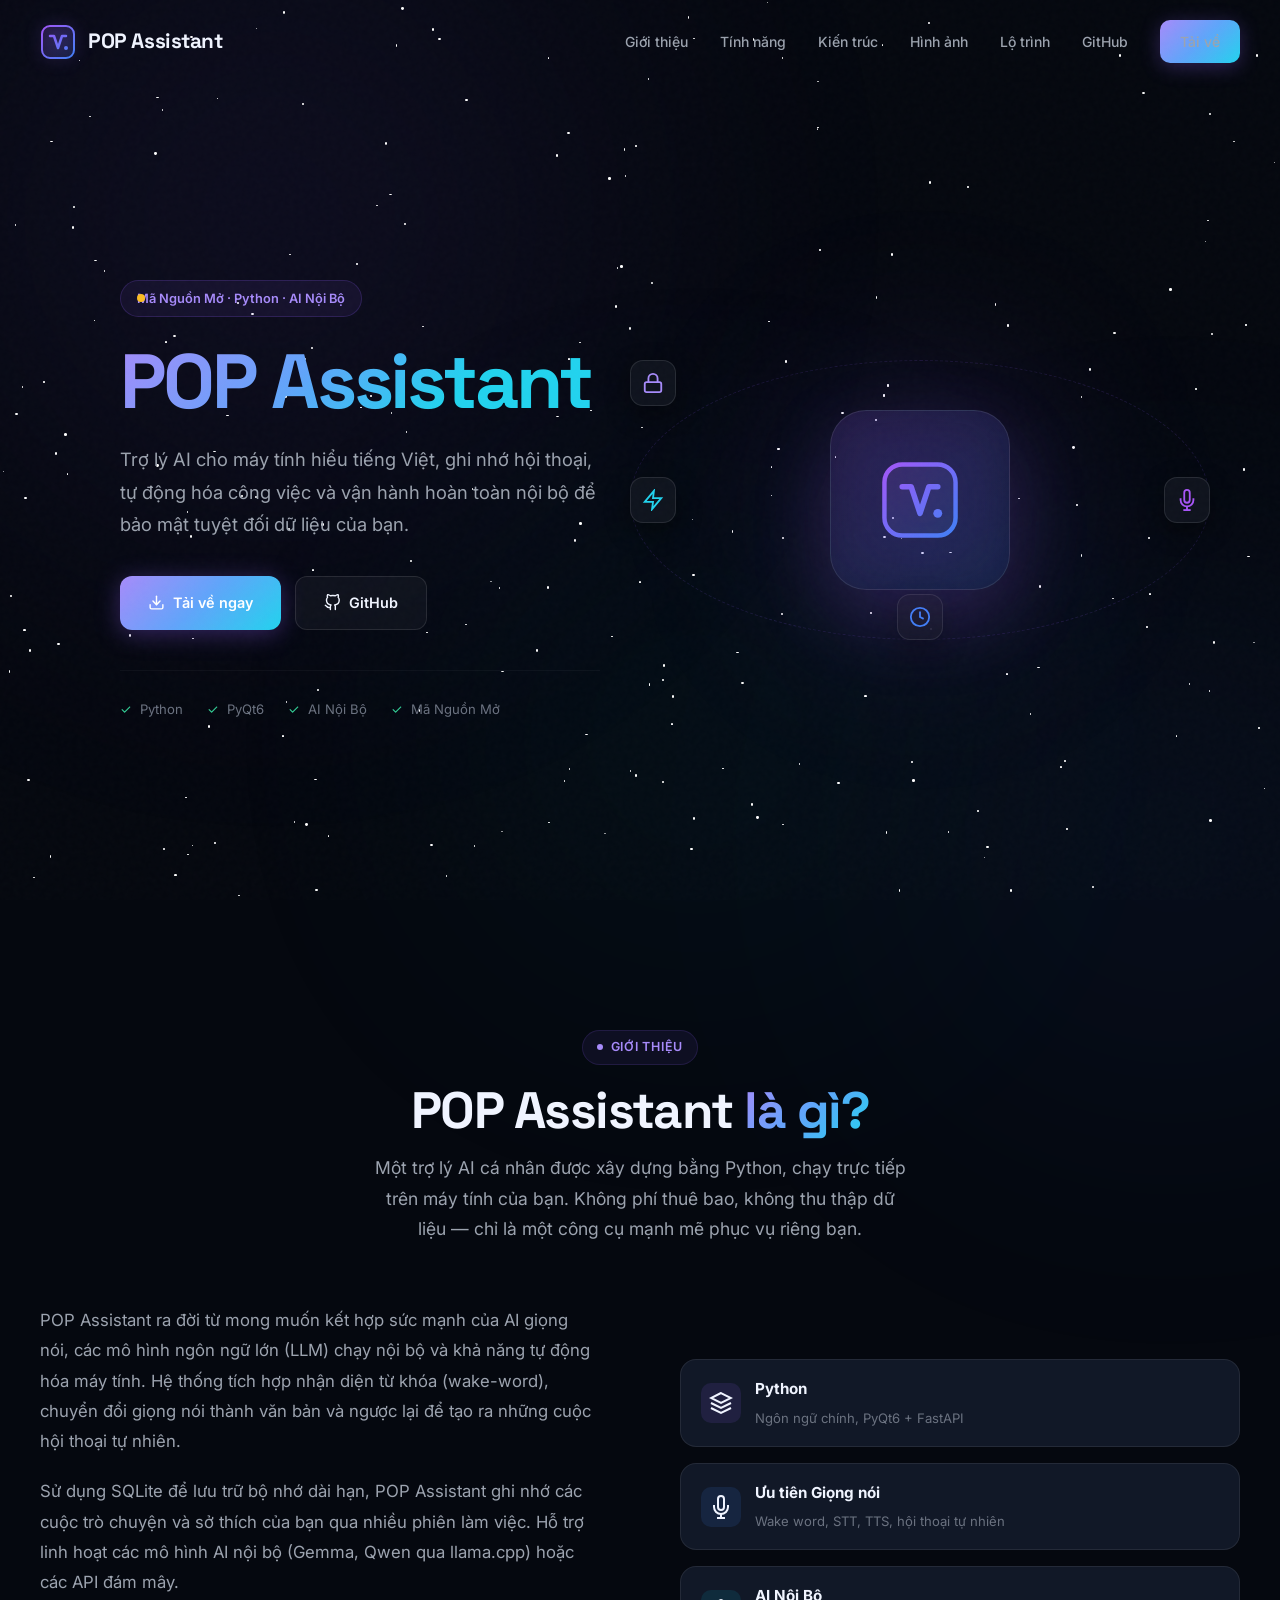
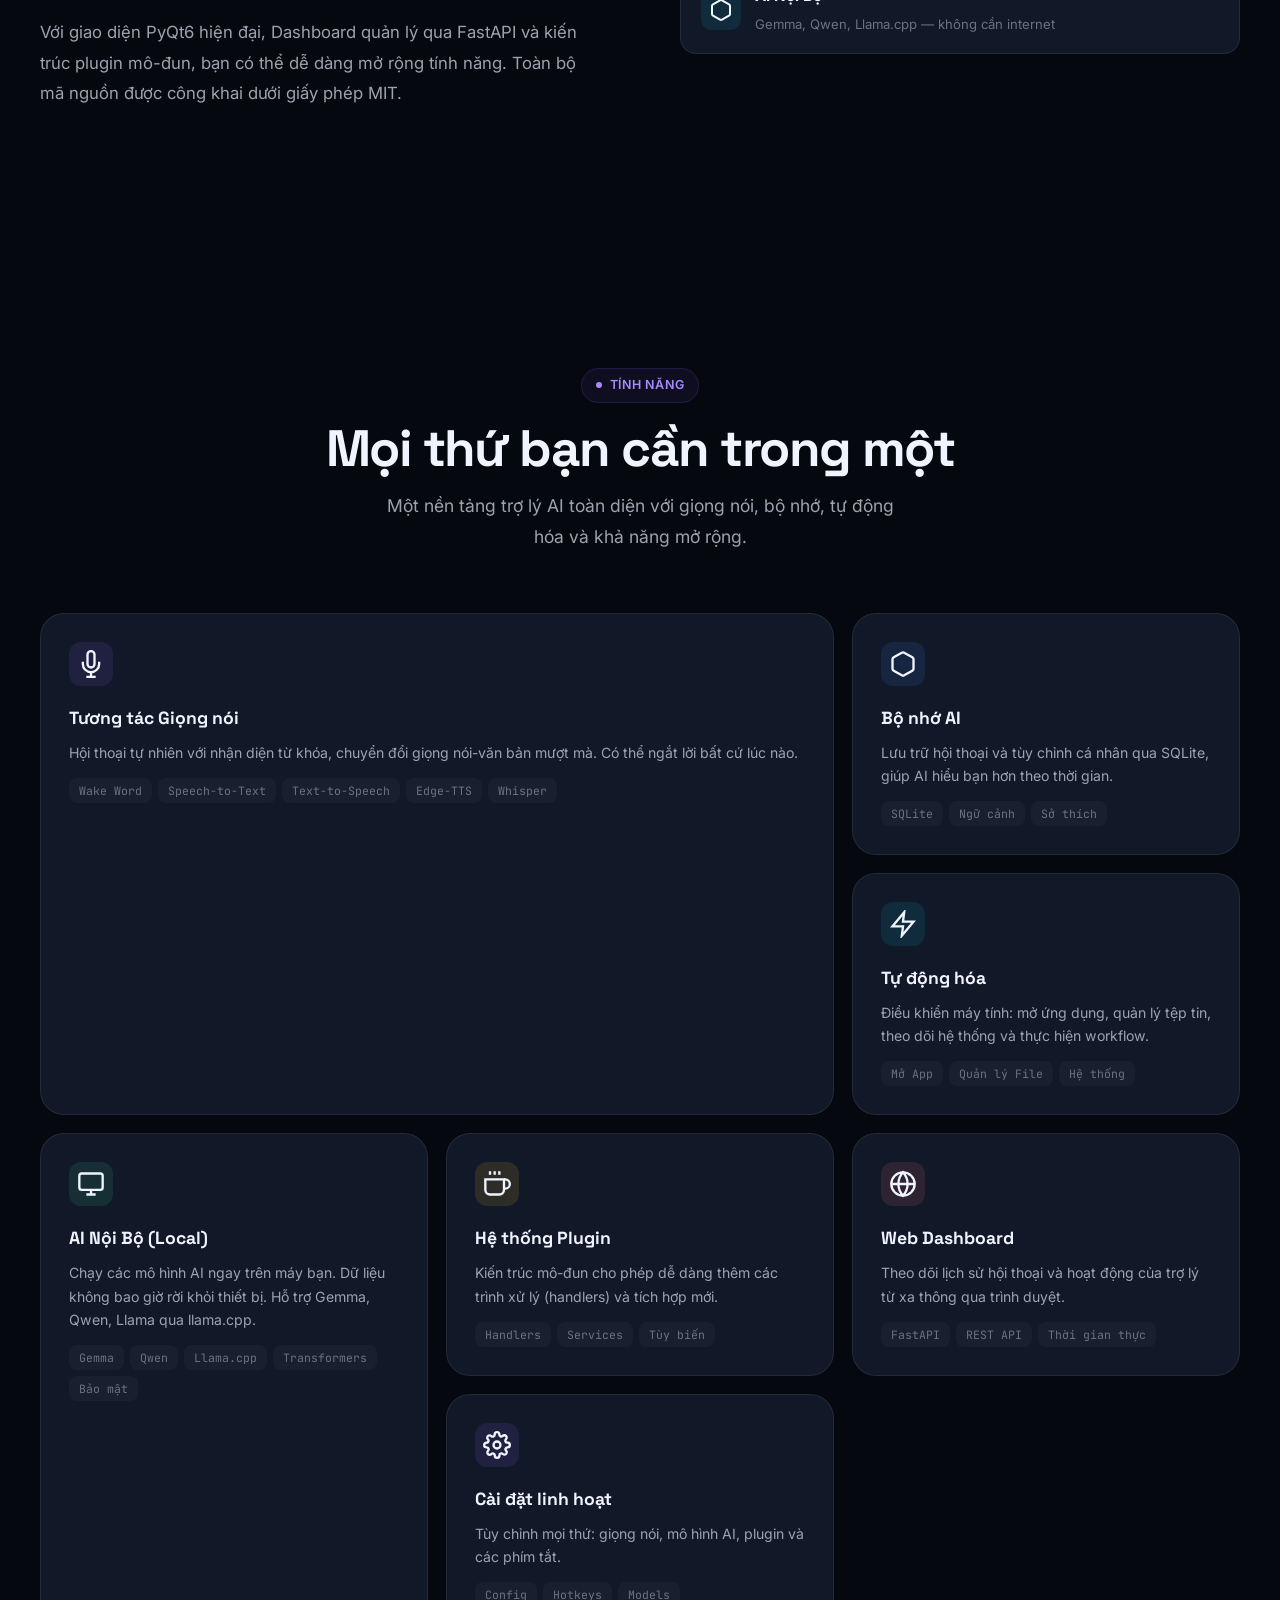
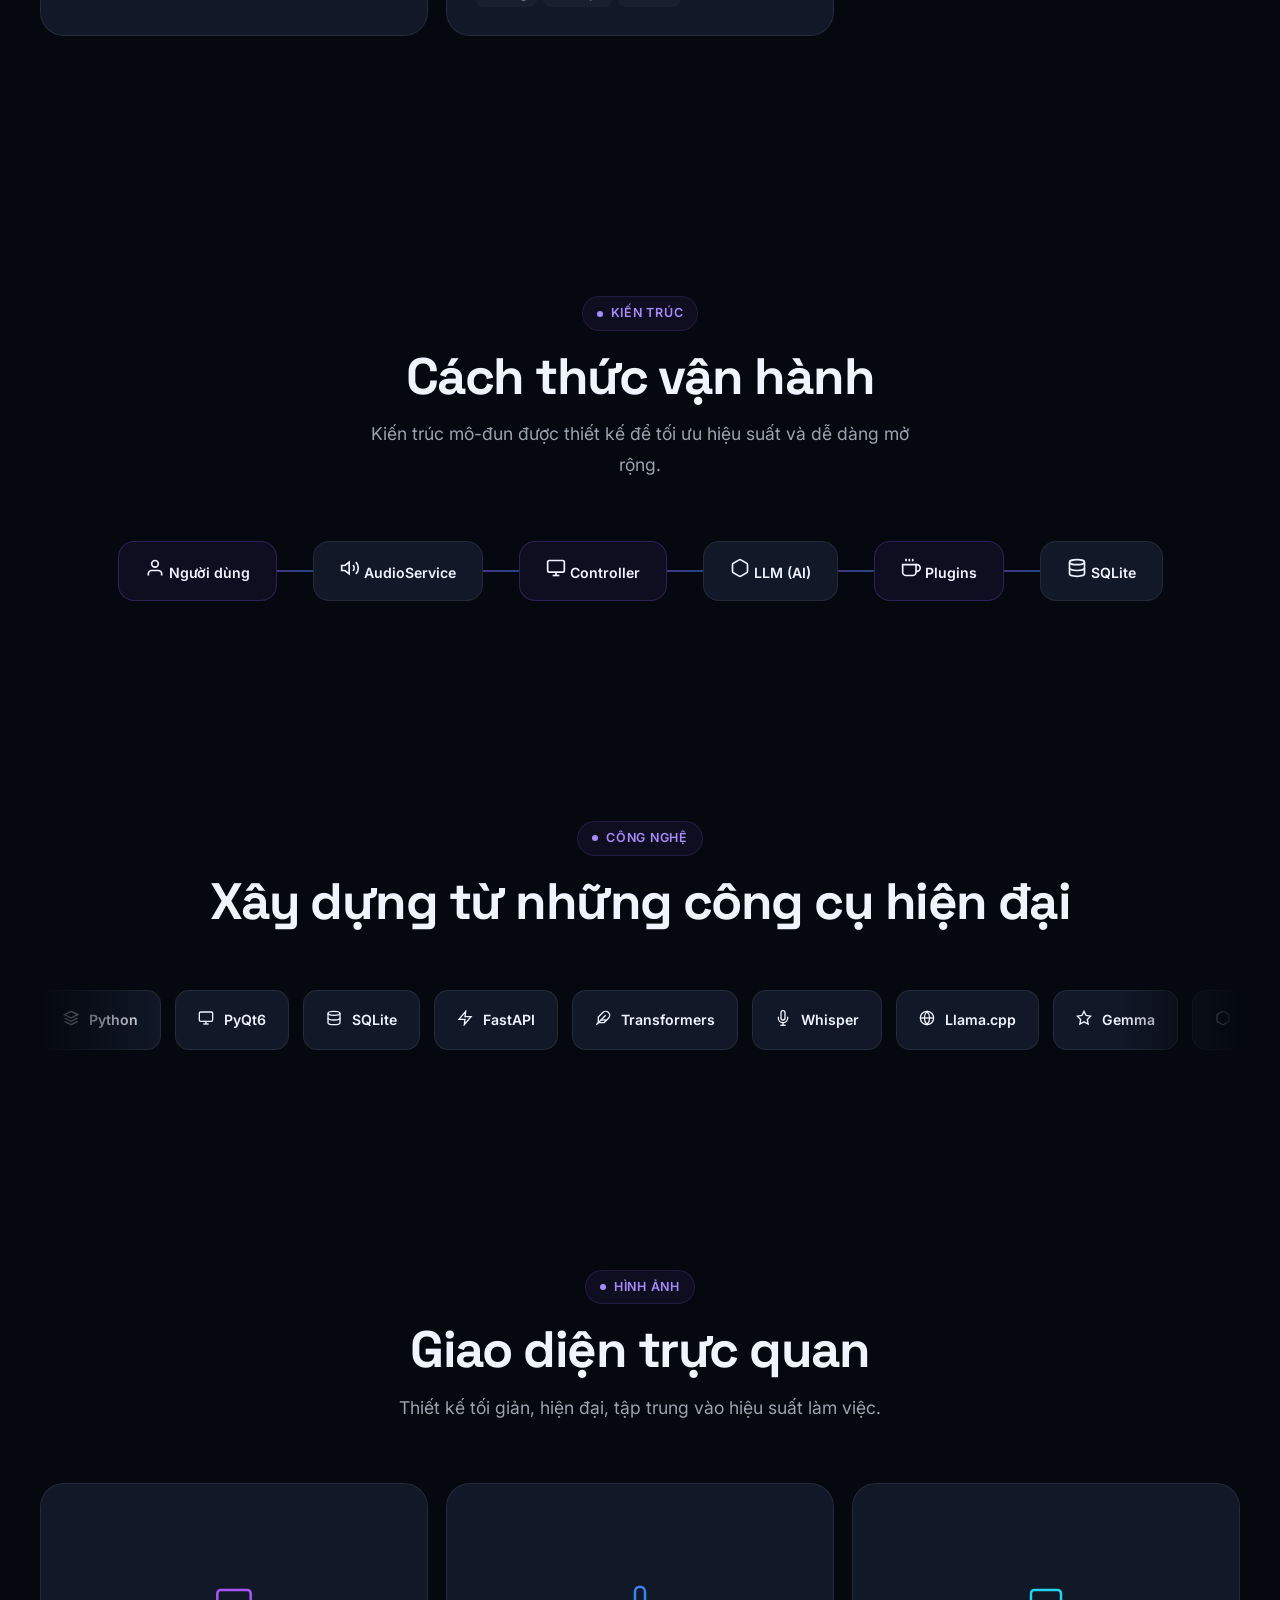
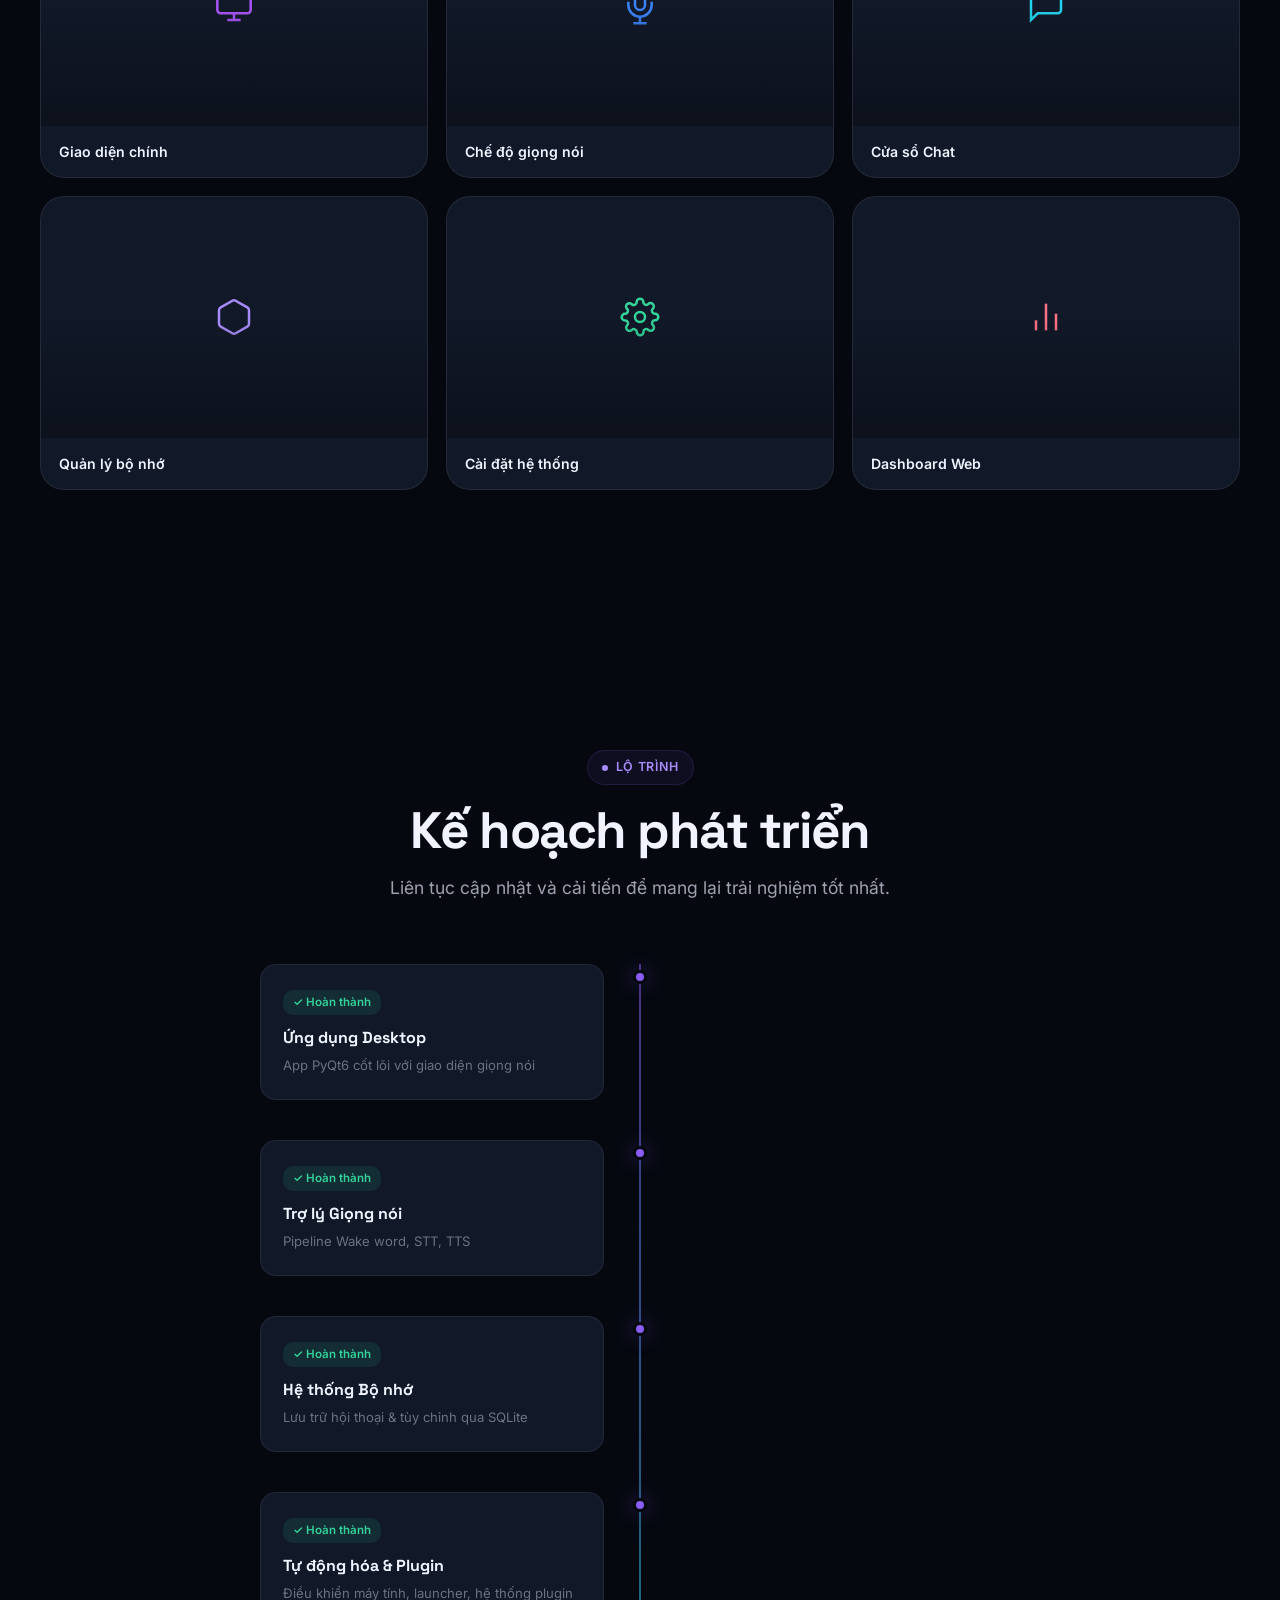
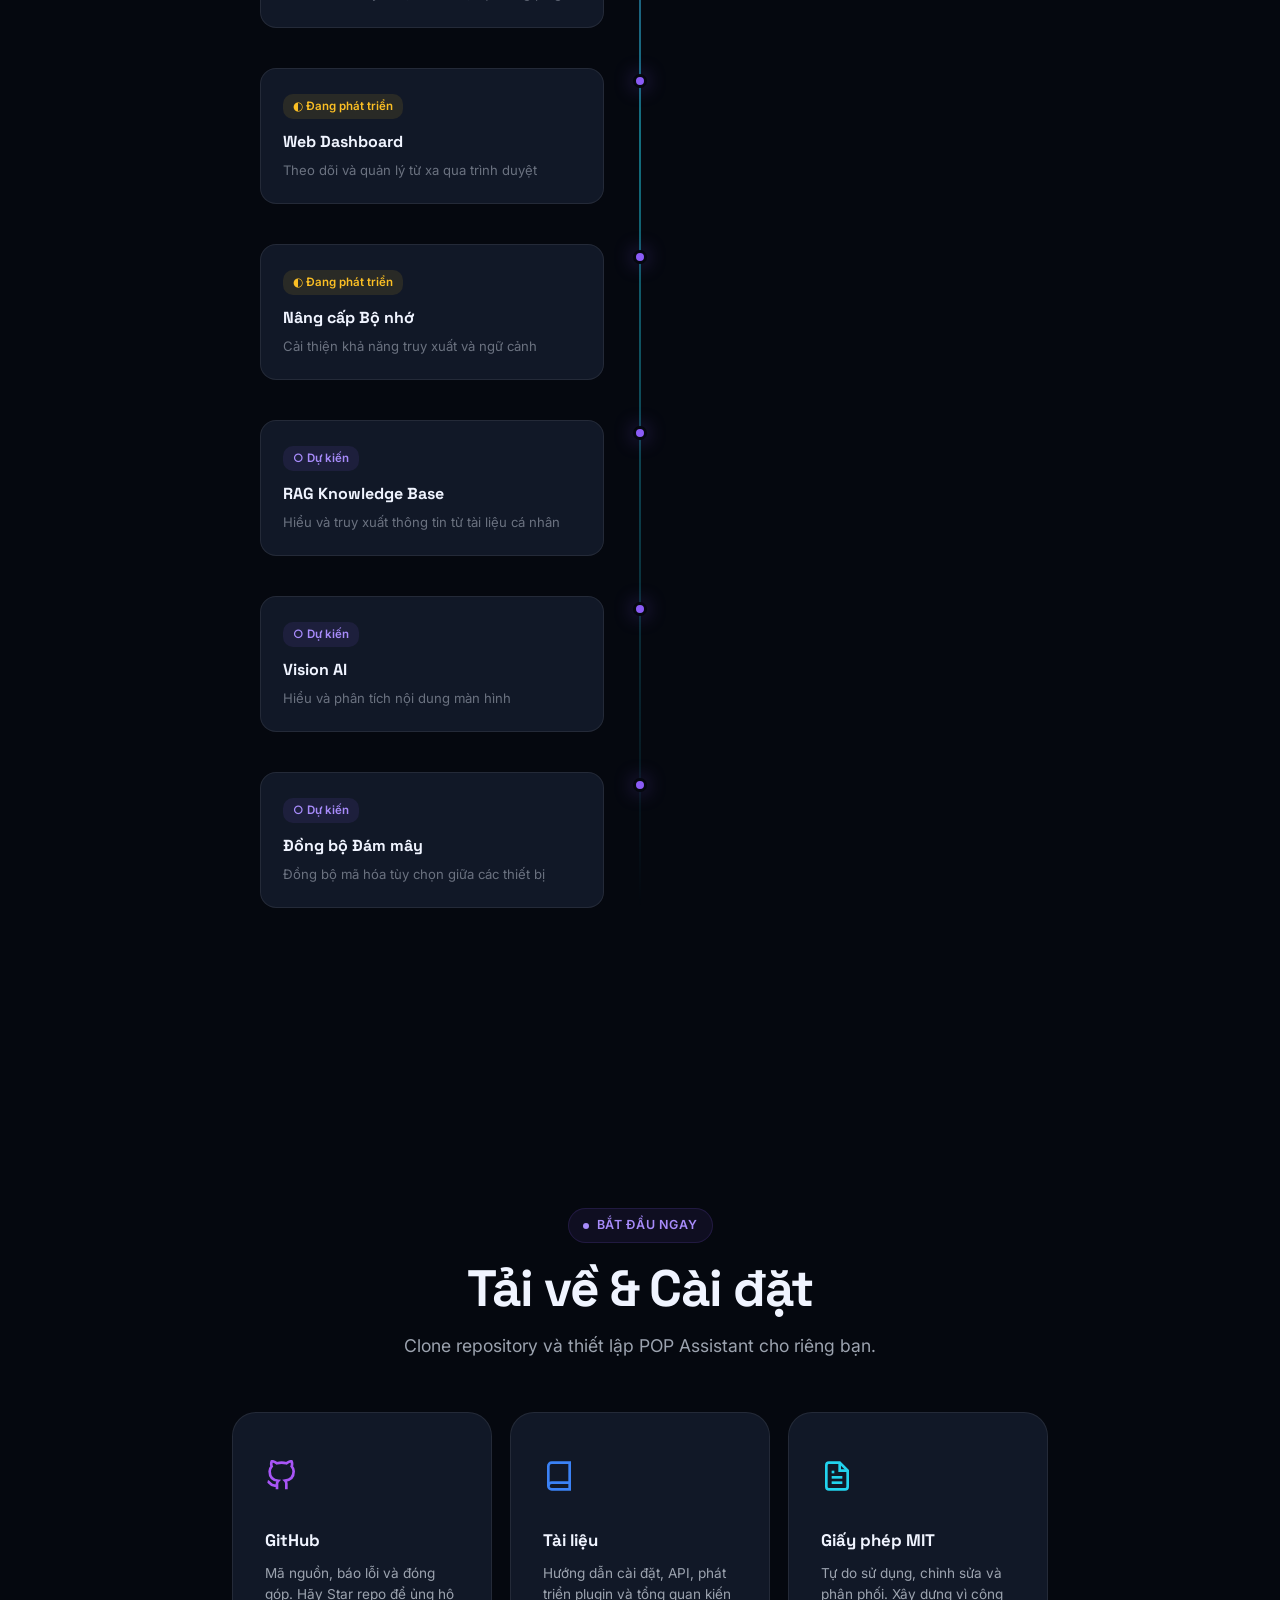
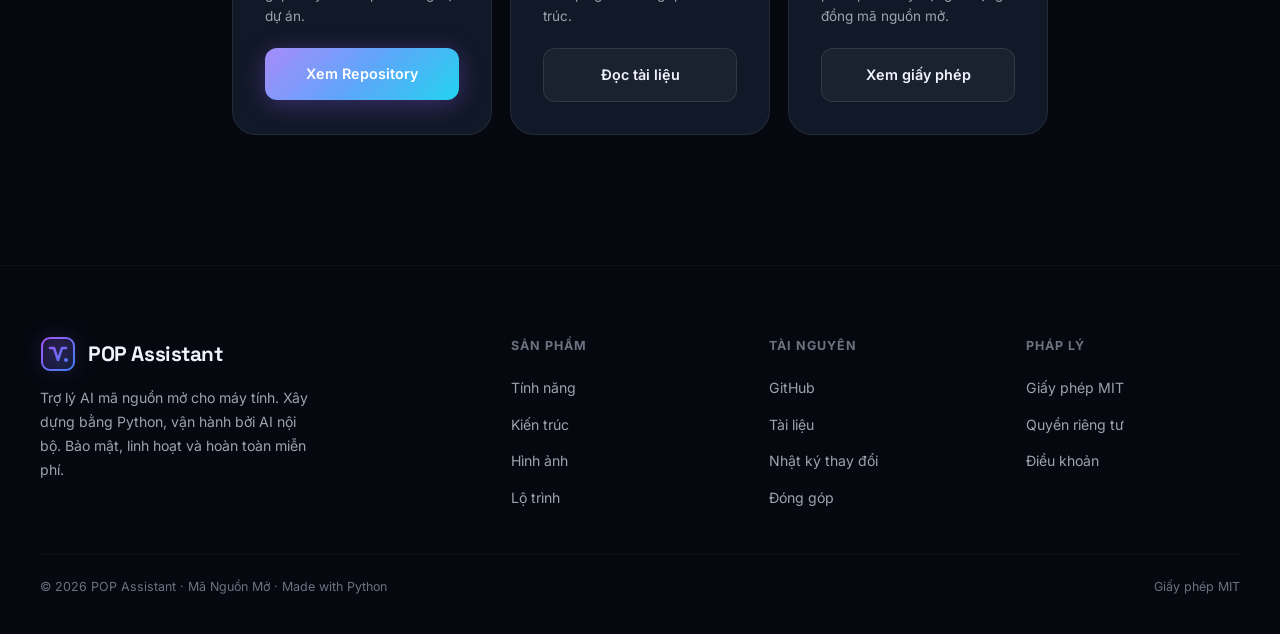
==== commit 7fddd54f: "Update project structure, README and requirements" ====
--- a/docs/index.html
+++ b/docs/index.html
@@ -1,638 +1,638 @@
-<!DOCTYPE html>
-<html lang="vi">
-<head>
-    <meta charset="UTF-8">
-    <meta name="viewport" content="width=device-width, initial-scale=1.0">
-    <title>POP Assistant — Trợ Lý AI Máy Tính Mã Nguồn Mở</title>
-    <meta name="description" content="POP Assistant là trợ lý AI mã nguồn mở chạy trên máy tính, hỗ trợ tương tác giọng nói, mô hình AI, tự động hóa và bảo mật tuyệt đối.">
-    <meta name="theme-color" content="#0A0E17">
-    <link rel="preconnect" href="https://fonts.googleapis.com">
-    <link rel="preconnect" href="https://fonts.gstatic.com" crossorigin>
-    <link href="https://fonts.googleapis.com/css2?family=Inter:wght@300;400;500;600;700;800;900&family=Space+Grotesk:wght@400;500;600;700&family=JetBrains+Mono:wght@400;500&display=swap" rel="stylesheet">
-    <link rel="stylesheet" href="css/styles.css">
-    <link rel="icon" href="data:image/svg+xml,<svg xmlns='http://www.w3.org/2000/svg' viewBox='0 0 36 36'><rect x='2' y='2' width='32' height='32' rx='8' fill='%237C3AED' fill-opacity='0.2' stroke='%237C3AED' stroke-width='2'/><path d='M10 12H14L18 24L22 12H26' stroke='%237C3AED' stroke-width='2.5' stroke-linecap='round' stroke-linejoin='round'/><circle cx='26' cy='24' r='2' fill='%237C3AED'/></svg>">
-</head>
-<body class="lang-vi">
-    <!-- Cinematic Background -->
-    <div class="cinematic-bg">
-        <div class="nebula nebula-1"></div>
-        <div class="nebula nebula-2"></div>
-        <div class="nebula nebula-3"></div>
-    </div>
-    <div class="grid-overlay"></div>
-    <div class="starfield" id="starfield"></div>
-    <div class="mouse-light" id="mouse-light"></div>
-    <div class="noise"></div>
-
-    <!-- ============ NAVIGATION ============ -->
-    <nav class="nav" id="navbar">
-        <div class="nav-inner">
-            <a href="#" class="nav-brand">
-                <div class="brand-logo">
-                    <svg width="36" height="36" viewBox="0 0 36 36" fill="none" xmlns="http://www.w3.org/2000/svg">
-                        <rect x="2" y="2" width="32" height="32" rx="8" fill="url(#logoGrad)" fill-opacity="0.15"/>
-                        <rect x="2" y="2" width="32" height="32" rx="8" stroke="url(#logoGrad)" stroke-width="2"/>
-                        <path d="M10 12H14L18 24L22 12H26" stroke="url(#logoGrad)" stroke-width="2.5" stroke-linecap="round" stroke-linejoin="round"/>
-                        <circle cx="26" cy="24" r="2" fill="url(#logoGrad)"/>
-                        <defs>
-                            <linearGradient id="logoGrad" x1="0" y1="0" x2="36" y2="36" gradientUnits="userSpaceOnUse">
-                                <stop stop-color="#A855F7"/>
-                                <stop offset="1" stop-color="#3B82F6"/>
-                            </linearGradient>
-                        </defs>
-                    </svg>
-                </div>
-                <span>POP Assistant</span>
-            </a>
-            <ul class="nav-links" id="nav-links">
-                <li><a href="#about">Giới thiệu</a></li>
-                <li><a href="#features">Tính năng</a></li>
-                <li><a href="#architecture">Kiến trúc</a></li>
-                <li><a href="#gallery">Hình ảnh</a></li>
-                <li><a href="#roadmap">Lộ trình</a></li>
-                <li><a href="https://github.com/MADGE-petter/Virtual-Assistantpop" target="_blank" rel="noopener">GitHub</a></li>
-                <li><a href="#download" class="nav-cta primary">Tải về</a></li>
-            </ul>
-            <button class="nav-toggle" id="nav-toggle" aria-label="Toggle menu">☰</button>
-        </div>
-    </nav>
-
-    <!-- ============ HERO ============ -->
-    <section class="hero" id="hero">
-        <div class="container">
-            <div class="hero-grid">
-                <div class="hero-text">
-                    <div class="hero-badge">
-                        <span class="star"></span>
-                        Mã Nguồn Mở · Python · AI Nội Bộ
-                    </div>
-                    <h1 class="hero-title">
-                        <span class="gradient">POP Assistant</span>
-                    </h1>
-                    <p class="hero-subtitle">
-                        Trợ lý AI cho máy tính hiểu tiếng Việt, ghi nhớ hội thoại, 
-                        tự động hóa công việc và vận hành hoàn toàn nội bộ 
-                        để bảo mật tuyệt đối dữ liệu của bạn.
-                    </p>
-                    <div class="hero-actions">
-                        <a href="#download" class="btn btn-primary">
-                            <svg viewBox="0 0 24 24" fill="none" stroke="currentColor" stroke-width="2" stroke-linecap="round" stroke-linejoin="round"><path d="M21 15v4a2 2 0 0 1-2 2H5a2 2 0 0 1-2-2v-4"/><polyline points="7 10 12 15 17 10"/><line x1="12" y1="15" x2="12" y2="3"/></svg>
-                            Tải về ngay
-                        </a>
-                        <a href="https://github.com/MADGE-petter/Virtual-Assistantpop" target="_blank" rel="noopener" class="btn btn-ghost">
-                            <svg viewBox="0 0 24 24" fill="none" stroke="currentColor" stroke-width="2" stroke-linecap="round" stroke-linejoin="round"><path d="M9 19c-5 1.5-5-2.5-7-3m14 6v-3.87a3.37 3.37 0 0 0-.94-2.61c3.14-.35 6.44-1.54 6.44-7A5.44 5.44 0 0 0 20 4.77 5.07 5.07 0 0 0 19.91 1S18.73.65 16 2.48a13.38 13.38 0 0 0-7 0C6.27.65 5.09 1 5.09 1A5.07 5.07 0 0 0 5 4.77a5.44 5.44 0 0 0-1.5 3.78c0 5.42 3.3 6.61 6.44 7A3.37 3.37 0 0 0 9 18.13V22"/></svg>
-                            GitHub
-                        </a>
-                    </div>
-                    <div class="hero-badges">
-                        <div class="hero-badge-item"><span class="check">✓</span> Python</div>
-                        <div class="hero-badge-item"><span class="check">✓</span> PyQt6</div>
-                        <div class="hero-badge-item"><span class="check">✓</span> AI Nội Bộ</div>
-                        <div class="hero-badge-item"><span class="check">✓</span> Mã Nguồn Mở</div>
-                    </div>
-                </div>
-                <div class="hero-visual">
-                    <div class="hero-aura"></div>
-                    <div class="hero-orbit">
-                        <div class="orbit-ring"></div>
-                        <div class="orbit-node">
-                            <svg width="22" height="22" viewBox="0 0 24 24" fill="none" stroke="#A855F7" stroke-width="2"><path d="M12 1a3 3 0 0 0-3 3v8a3 3 0 0 0 6 0V4a3 3 0 0 0-3-3z"/><path d="M19 10v2a7 7 0 0 1-14 0v-2"/><line x1="12" y1="19" x2="12" y2="23"/><line x1="8" y1="23" x2="16" y2="23"/></svg>
-                        </div>
-                        <div class="orbit-node">
-                            <svg width="22" height="22" viewBox="0 0 24 24" fill="none" stroke="#3B82F6" stroke-width="2"><circle cx="12" cy="12" r="10"/><path d="M12 6v6l4 2"/></svg>
-                        </div>
-                        <div class="orbit-node">
-                            <svg width="22" height="22" viewBox="0 0 24 24" fill="none" stroke="#22D3EE" stroke-width="2"><polygon points="13 2 3 14 12 14 11 22 21 10 12 10 13 2"/></svg>
-                        </div>
-                        <div class="orbit-node">
-                            <svg width="22" height="22" viewBox="0 0 24 24" fill="none" stroke="#A78BFA" stroke-width="2"><rect x="3" y="11" width="18" height="11" rx="2" ry="2"/><path d="M7 11V7a5 5 0 0 1 10 0v4"/></svg>
-                        </div>
-                    </div>
-                    <div class="hero-core">
-                        <svg width="100" height="100" viewBox="0 0 36 36" fill="none" xmlns="http://www.w3.org/2000/svg">
-                            <rect x="2" y="2" width="32" height="32" rx="8" fill="url(#heroGrad)" fill-opacity="0.15"/>
-                            <rect x="2" y="2" width="32" height="32" rx="8" stroke="url(#heroGrad)" stroke-width="2"/>
-                            <path d="M10 12H14L18 24L22 12H26" stroke="url(#heroGrad)" stroke-width="2.5" stroke-linecap="round" stroke-linejoin="round"/>
-                            <circle cx="26" cy="24" r="2" fill="url(#heroGrad)"/>
-                            <defs>
-                                <linearGradient id="heroGrad" x1="0" y1="0" x2="36" y2="36" gradientUnits="userSpaceOnUse">
-                                    <stop stop-color="#A855F7"/>
-                                    <stop offset="1" stop-color="#3B82F6"/>
-                                </linearGradient>
-                            </defs>
-                        </svg>
-                    </div>
-                </div>
-            </div>
-        </div>
-    </section>
-
-    <!-- ============ ABOUT ============ -->
-    <section class="section" id="about">
-        <div class="container">
-            <div class="reveal" style="text-align:center;">
-                <span class="section-eyebrow"><span class="dot"></span> Giới thiệu</span>
-                <h2 class="section-title">POP Assistant <span class="highlight">là gì?</span></h2>
-                <p class="section-desc" style="margin:0 auto;">
-                    Một trợ lý AI cá nhân được xây dựng bằng Python, chạy trực tiếp trên máy tính của bạn. 
-                    Không phí thuê bao, không thu thập dữ liệu — chỉ là một công cụ mạnh mẽ phục vụ riêng bạn.
-                </p>
-            </div>
-            <div class="about-grid">
-                <div class="about-text reveal reveal-left">
-                    <p>
-                        POP Assistant ra đời từ mong muốn kết hợp sức mạnh của AI giọng nói, 
-                        các mô hình ngôn ngữ lớn (LLM) chạy nội bộ và khả năng tự động hóa máy tính. 
-                        Hệ thống tích hợp nhận diện từ khóa (wake-word), chuyển đổi giọng nói thành văn bản 
-                        và ngược lại để tạo ra những cuộc hội thoại tự nhiên.
-                    </p>
-                    <p>
-                        Sử dụng SQLite để lưu trữ bộ nhớ dài hạn, POP Assistant ghi nhớ 
-                        các cuộc trò chuyện và sở thích của bạn qua nhiều phiên làm việc. 
-                        Hỗ trợ linh hoạt các mô hình AI nội bộ (Gemma, Qwen qua llama.cpp) hoặc các API đám mây.
-                    </p>
-                    <p>
-                        Với giao diện PyQt6 hiện đại, Dashboard quản lý qua FastAPI và kiến trúc 
-                        plugin mô-đun, bạn có thể dễ dàng mở rộng tính năng. Toàn bộ mã nguồn 
-                        được công khai dưới giấy phép MIT.
-                    </p>
-                </div>
-                <div class="about-highlights reveal reveal-right">
-                    <div class="about-highlight">
-                        <div class="ah-icon purple">
-                            <svg width="24" height="24" viewBox="0 0 24 24" fill="none" stroke="currentColor" stroke-width="2"><path d="M12 2L2 7l10 5 10-5-10-5z"/><path d="M2 17l10 5 10-5"/><path d="M2 12l10 5 10-5"/></svg>
-                        </div>
-                        <div class="ah-text">
-                            <strong>Python</strong>
-                            <span>Ngôn ngữ chính, PyQt6 + FastAPI</span>
-                        </div>
-                    </div>
-                    <div class="about-highlight">
-                        <div class="ah-icon blue">
-                            <svg width="24" height="24" viewBox="0 0 24 24" fill="none" stroke="currentColor" stroke-width="2"><path d="M12 1a3 3 0 0 0-3 3v8a3 3 0 0 0 6 0V4a3 3 0 0 0-3-3z"/><path d="M19 10v2a7 7 0 0 1-14 0v-2"/><line x1="12" y1="19" x2="12" y2="23"/><line x1="8" y1="23" x2="16" y2="23"/></svg>
-                        </div>
-                        <div class="ah-text">
-                            <strong>Ưu tiên Giọng nói</strong>
-                            <span>Wake word, STT, TTS, hội thoại tự nhiên</span>
-                        </div>
-                    </div>
-                    <div class="about-highlight">
-                        <div class="ah-icon cyan">
-                            <svg width="24" height="24" viewBox="0 0 24 24" fill="none" stroke="currentColor" stroke-width="2"><path d="M21 16V8a2 2 0 0 0-1-1.73l-7-4a2 2 0 0 0-2 0l-7 4A2 2 0 0 0 3 8v8a2 2 0 0 0 1 1.73l7 4a2 2 0 0 0 2 0l7-4A2 2 0 0 0 21 16z"/></svg>
-                        </div>
-                        <div class="ah-text">
-                            <strong>AI Nội Bộ</strong>
-                            <span>Gemma, Qwen, Llama.cpp — không cần internet</span>
-                        </div>
-                    </div>
-                </div>
-            </div>
-        </div>
-    </section>
-
-    <!-- ============ FEATURES ============ -->
-    <section class="section" id="features">
-        <div class="container">
-            <div class="reveal" style="text-align:center;">
-                <span class="section-eyebrow"><span class="dot"></span> Tính năng</span>
-                <h2 class="section-title">Mọi thứ bạn cần trong một</h2>
-                <p class="section-desc" style="margin:0 auto;">
-                    Một nền tảng trợ lý AI toàn diện với giọng nói, bộ nhớ, tự động hóa và khả năng mở rộng.
-                </p>
-            </div>
-            <div class="bento-grid">
-                <!-- Voice Interaction - Large -->
-                <div class="bento-card large reveal delay-1">
-                    <div class="bento-icon purple">
-                        <svg width="28" height="28" viewBox="0 0 24 24" fill="none" stroke="currentColor" stroke-width="2"><path d="M12 1a3 3 0 0 0-3 3v8a3 3 0 0 0 6 0V4a3 3 0 0 0-3-3z"/><path d="M19 10v2a7 7 0 0 1-14 0v-2"/><line x1="12" y1="19" x2="12" y2="23"/><line x1="8" y1="23" x2="16" y2="23"/></svg>
-                    </div>
-                    <h3>Tương tác Giọng nói</h3>
-                    <p>Hội thoại tự nhiên với nhận diện từ khóa, chuyển đổi giọng nói-văn bản mượt mà. Có thể ngắt lời bất cứ lúc nào.</p>
-                    <div class="bento-tags">
-                        <span class="bento-tag">Wake Word</span>
-                        <span class="bento-tag">Speech-to-Text</span>
-                        <span class="bento-tag">Text-to-Speech</span>
-                        <span class="bento-tag">Edge-TTS</span>
-                        <span class="bento-tag">Whisper</span>
-                    </div>
-                </div>
-                <!-- AI Memory -->
-                <div class="bento-card reveal delay-2">
-                    <div class="bento-icon blue">
-                        <svg width="28" height="28" viewBox="0 0 24 24" fill="none" stroke="currentColor" stroke-width="2"><path d="M21 16V8a2 2 0 0 0-1-1.73l-7-4a2 2 0 0 0-2 0l-7 4A2 2 0 0 0 3 8v8a2 2 0 0 0 1 1.73l7 4a2 2 0 0 0 2 0l7-4A2 2 0 0 0 21 16z"/></svg>
-                    </div>
-                    <h3>Bộ nhớ AI</h3>
-                    <p>Lưu trữ hội thoại và tùy chỉnh cá nhân qua SQLite, giúp AI hiểu bạn hơn theo thời gian.</p>
-                    <div class="bento-tags">
-                        <span class="bento-tag">SQLite</span>
-                        <span class="bento-tag">Ngữ cảnh</span>
-                        <span class="bento-tag">Sở thích</span>
-                    </div>
-                </div>
-                <!-- Automation -->
-                <div class="bento-card reveal delay-3">
-                    <div class="bento-icon cyan">
-                        <svg width="28" height="28" viewBox="0 0 24 24" fill="none" stroke="currentColor" stroke-width="2"><polygon points="13 2 3 14 12 14 11 22 21 10 12 10 13 2"/></svg>
-                    </div>
-                    <h3>Tự động hóa</h3>
-                    <p>Điều khiển máy tính: mở ứng dụng, quản lý tệp tin, theo dõi hệ thống và thực hiện workflow.</p>
-                    <div class="bento-tags">
-                        <span class="bento-tag">Mở App</span>
-                        <span class="bento-tag">Quản lý File</span>
-                        <span class="bento-tag">Hệ thống</span>
-                    </div>
-                </div>
-                <!-- Local AI - Tall -->
-                <div class="bento-card tall reveal delay-4">
-                    <div class="bento-icon emerald">
-                        <svg width="28" height="28" viewBox="0 0 24 24" fill="none" stroke="currentColor" stroke-width="2"><rect x="2" y="3" width="20" height="14" rx="2" ry="2"/><line x1="8" y1="21" x2="16" y2="21"/><line x1="12" y1="17" x2="12" y2="21"/></svg>
-                    </div>
-                    <h3>AI Nội Bộ (Local)</h3>
-                    <p>Chạy các mô hình AI ngay trên máy bạn. Dữ liệu không bao giờ rời khỏi thiết bị. Hỗ trợ Gemma, Qwen, Llama qua llama.cpp.</p>
-                    <div class="bento-tags">
-                        <span class="bento-tag">Gemma</span>
-                        <span class="bento-tag">Qwen</span>
-                        <span class="bento-tag">Llama.cpp</span>
-                        <span class="bento-tag">Transformers</span>
-                        <span class="bento-tag">Bảo mật</span>
-                    </div>
-                </div>
-                <!-- Plugin System -->
-                <div class="bento-card reveal delay-5">
-                    <div class="bento-icon amber">
-                        <svg width="28" height="28" viewBox="0 0 24 24" fill="none" stroke="currentColor" stroke-width="2"><path d="M18 8h1a4 4 0 0 1 0 8h-1"/><path d="M2 8h16v9a4 4 0 0 1-4 4H6a4 4 0 0 1-4-4V8z"/><line x1="6" y1="1" x2="6" y2="4"/><line x1="10" y1="1" x2="10" y2="4"/><line x1="14" y1="1" x2="14" y2="4"/></svg>
-                    </div>
-                    <h3>Hệ thống Plugin</h3>
-                    <p>Kiến trúc mô-đun cho phép dễ dàng thêm các trình xử lý (handlers) và tích hợp mới.</p>
-                    <div class="bento-tags">
-                        <span class="bento-tag">Handlers</span>
-                        <span class="bento-tag">Services</span>
-                        <span class="bento-tag">Tùy biến</span>
-                    </div>
-                </div>
-                <!-- Web Dashboard -->
-                <div class="bento-card reveal delay-1">
-                    <div class="bento-icon rose">
-                        <svg width="28" height="28" viewBox="0 0 24 24" fill="none" stroke="currentColor" stroke-width="2"><circle cx="12" cy="12" r="10"/><line x1="2" y1="12" x2="22" y2="12"/><path d="M12 2a15.3 15.3 0 0 1 4 10 15.3 15.3 0 0 1-4 10 15.3 15.3 0 0 1-4-10 15.3 15.3 0 0 1 4-10z"/></svg>
-                    </div>
-                    <h3>Web Dashboard</h3>
-                    <p>Theo dõi lịch sử hội thoại và hoạt động của trợ lý từ xa thông qua trình duyệt.</p>
-                    <div class="bento-tags">
-                        <span class="bento-tag">FastAPI</span>
-                        <span class="bento-tag">REST API</span>
-                        <span class="bento-tag">Thời gian thực</span>
-                    </div>
-                </div>
-                <!-- Settings -->
-                <div class="bento-card reveal delay-2">
-                    <div class="bento-icon purple">
-                        <svg width="28" height="28" viewBox="0 0 24 24" fill="none" stroke="currentColor" stroke-width="2"><circle cx="12" cy="12" r="3"/><path d="M19.4 15a1.65 1.65 0 0 0 .33 1.82l.06.06a2 2 0 0 1 0 2.83 2 2 0 0 1-2.83 0l-.06-.06a1.65 1.65 0 0 0-1.82-.33 1.65 1.65 0 0 0-1 1.51V21a2 2 0 0 1-2 2 2 2 0 0 1-2-2v-.09A1.65 1.65 0 0 0 9 19.4a1.65 1.65 0 0 0-1.82.33l-.06.06a2 2 0 0 1-2.83 0 2 2 0 0 1 0-2.83l.06-.06a1.65 1.65 0 0 0 .33-1.82 1.65 1.65 0 0 0-1.51-1H3a2 2 0 0 1-2-2 2 2 0 0 1 2-2h.09A1.65 1.65 0 0 0 4.6 9a1.65 1.65 0 0 0-.33-1.82l-.06-.06a2 2 0 0 1 0-2.83 2 2 0 0 1 2.83 0l.06.06a1.65 1.65 0 0 0 1.82.33H9a1.65 1.65 0 0 0 1-1.51V3a2 2 0 0 1 2-2 2 2 0 0 1 2 2v.09a1.65 1.65 0 0 0 1 1.51 1.65 1.65 0 0 0 1.82-.33l.06-.06a2 2 0 0 1 2.83 0 2 2 0 0 1 0 2.83l-.06.06a1.65 1.65 0 0 0-.33 1.82V9a1.65 1.65 0 0 0 1.51 1H21a2 2 0 0 1 2 2 2 2 0 0 1-2 2h-.09a1.65 1.65 0 0 0-1.51 1z"/></svg>
-                    </div>
-                    <h3>Cài đặt linh hoạt</h3>
-                    <p>Tùy chỉnh mọi thứ: giọng nói, mô hình AI, plugin và các phím tắt.</p>
-                    <div class="bento-tags">
-                        <span class="bento-tag">Config</span>
-                        <span class="bento-tag">Hotkeys</span>
-                        <span class="bento-tag">Models</span>
-                    </div>
-                </div>
-            </div>
-        </div>
-    </section>
-
-    <!-- ============ ARCHITECTURE ============ -->
-    <section class="section" id="architecture">
-        <div class="container">
-            <div class="reveal" style="text-align:center;">
-                <span class="section-eyebrow"><span class="dot"></span> Kiến trúc</span>
-                <h2 class="section-title">Cách thức vận hành</h2>
-                <p class="section-desc" style="margin:0 auto;">
-                    Kiến trúc mô-đun được thiết kế để tối ưu hiệu suất và dễ dàng mở rộng.
-                </p>
-            </div>
-            <div class="arch-flow reveal delay-1">
-                <div class="arch-node accent">
-                    <svg width="20" height="20" viewBox="0 0 24 24" fill="none" stroke="currentColor" stroke-width="2"><path d="M20 21v-2a4 4 0 0 0-4-4H8a4 4 0 0 0-4 4v2"/><circle cx="12" cy="7" r="4"/></svg>
-                    Người dùng
-                </div>
-                <div class="arch-connector"></div>
-                <div class="arch-node">
-                    <svg width="20" height="20" viewBox="0 0 24 24" fill="none" stroke="currentColor" stroke-width="2"><polygon points="11 5 6 9 2 9 2 15 6 15 11 19 11 5"/><path d="M19.07 4.93a10 10 0 0 1 0 14.14M15.54 8.46a5 5 0 0 1 0 7.07"/></svg>
-                    AudioService
-                </div>
-                <div class="arch-connector"></div>
-                <div class="arch-node accent">
-                    <svg width="20" height="20" viewBox="0 0 24 24" fill="none" stroke="currentColor" stroke-width="2"><rect x="2" y="3" width="20" height="14" rx="2" ry="2"/><line x1="8" y1="21" x2="16" y2="21"/><line x1="12" y1="17" x2="12" y2="21"/></svg>
-                    Controller
-                </div>
-                <div class="arch-connector"></div>
-                <div class="arch-node">
-                    <svg width="20" height="20" viewBox="0 0 24 24" fill="none" stroke="currentColor" stroke-width="2"><path d="M21 16V8a2 2 0 0 0-1-1.73l-7-4a2 2 0 0 0-2 0l-7 4A2 2 0 0 0 3 8v8a2 2 0 0 0 1 1.73l7 4a2 2 0 0 0 2 0l7-4A2 2 0 0 0 21 16z"/></svg>
-                    LLM (AI)
-                </div>
-                <div class="arch-connector"></div>
-                <div class="arch-node accent">
-                    <svg width="20" height="20" viewBox="0 0 24 24" fill="none" stroke="currentColor" stroke-width="2"><path d="M18 8h1a4 4 0 0 1 0 8h-1"/><path d="M2 8h16v9a4 4 0 0 1-4 4H6a4 4 0 0 1-4-4V8z"/><line x1="6" y1="1" x2="6" y2="4"/><line x1="10" y1="1" x2="10" y2="4"/><line x1="14" y1="1" x2="14" y2="4"/></svg>
-                    Plugins
-                </div>
-                <div class="arch-connector"></div>
-                <div class="arch-node">
-                    <svg width="20" height="20" viewBox="0 0 24 24" fill="none" stroke="currentColor" stroke-width="2"><ellipse cx="12" cy="5" rx="9" ry="3"/><path d="M21 12c0 1.66-4 3-9 3s-9-1.34-9-3"/><path d="M3 5v14c0 1.66 4 3 9 3s9-1.34 9-3V5"/></svg>
-                    SQLite
-                </div>
-            </div>
-        </div>
-    </section>
-
-    <!-- ============ TECH STACK ============ -->
-    <section class="section-sm" id="tech">
-        <div class="container">
-            <div class="reveal" style="text-align:center;">
-                <span class="section-eyebrow"><span class="dot"></span> Công nghệ</span>
-                <h2 class="section-title">Xây dựng từ những công cụ hiện đại</h2>
-            </div>
-            <div class="tech-marquee reveal delay-1">
-                <div class="tech-track">
-                    <div class="tech-pill"><span class="tp-icon"><svg width="16" height="16" viewBox="0 0 24 24" fill="none" stroke="currentColor" stroke-width="2"><path d="M12 2L2 7l10 5 10-5-10-5z"/><path d="M2 17l10 5 10-5"/><path d="M2 12l10 5 10-5"/></svg></span> Python</div>
-                    <div class="tech-pill"><span class="tp-icon"><svg width="16" height="16" viewBox="0 0 24 24" fill="none" stroke="currentColor" stroke-width="2"><rect x="2" y="3" width="20" height="14" rx="2" ry="2"/><line x1="8" y1="21" x2="16" y2="21"/><line x1="12" y1="17" x2="12" y2="21"/></svg></span> PyQt6</div>
-                    <div class="tech-pill"><span class="tp-icon"><svg width="16" height="16" viewBox="0 0 24 24" fill="none" stroke="currentColor" stroke-width="2"><ellipse cx="12" cy="5" rx="9" ry="3"/><path d="M21 12c0 1.66-4 3-9 3s-9-1.34-9-3"/><path d="M3 5v14c0 1.66 4 3 9 3s9-1.34 9-3V5"/></svg></span> SQLite</div>
-                    <div class="tech-pill"><span class="tp-icon"><svg width="16" height="16" viewBox="0 0 24 24" fill="none" stroke="currentColor" stroke-width="2"><polygon points="13 2 3 14 12 14 11 22 21 10 12 10 13 2"/></svg></span> FastAPI</div>
-                    <div class="tech-pill"><span class="tp-icon"><svg width="16" height="16" viewBox="0 0 24 24" fill="none" stroke="currentColor" stroke-width="2"><path d="M20.24 12.24a6 6 0 0 0-8.49-8.49L5 10.5V19h8.5z"/><line x1="16" y1="8" x2="2" y2="22"/><line x1="17.5" y1="15" x2="9" y2="15"/></svg></span> Transformers</div>
-                    <div class="tech-pill"><span class="tp-icon"><svg width="16" height="16" viewBox="0 0 24 24" fill="none" stroke="currentColor" stroke-width="2"><path d="M12 1a3 3 0 0 0-3 3v8a3 3 0 0 0 6 0V4a3 3 0 0 0-3-3z"/><path d="M19 10v2a7 7 0 0 1-14 0v-2"/><line x1="12" y1="19" x2="12" y2="23"/><line x1="8" y1="23" x2="16" y2="23"/></svg></span> Whisper</div>
-                    <div class="tech-pill"><span class="tp-icon"><svg width="16" height="16" viewBox="0 0 24 24" fill="none" stroke="currentColor" stroke-width="2"><circle cx="12" cy="12" r="10"/><line x1="2" y1="12" x2="22" y2="12"/><path d="M12 2a15.3 15.3 0 0 1 4 10 15.3 15.3 0 0 1-4 10 15.3 15.3 0 0 1-4-10 15.3 15.3 0 0 1 4-10z"/></svg></span> Llama.cpp</div>
-                    <div class="tech-pill"><span class="tp-icon"><svg width="16" height="16" viewBox="0 0 24 24" fill="none" stroke="currentColor" stroke-width="2"><polygon points="12 2 15.09 8.26 22 9.27 17 14.14 18.18 21.02 12 17.77 5.82 21.02 7 14.14 2 9.27 8.91 8.26 12 2"/></svg></span> Gemma</div>
-                    <div class="tech-pill"><span class="tp-icon"><svg width="16" height="16" viewBox="0 0 24 24" fill="none" stroke="currentColor" stroke-width="2"><path d="M21 16V8a2 2 0 0 0-1-1.73l-7-4a2 2 0 0 0-2 0l-7 4A2 2 0 0 0 3 8v8a2 2 0 0 0 1 1.73l7 4a2 2 0 0 0 2 0l7-4A2 2 0 0 0 21 16z"/></svg></span> Qwen</div>
-                    <div class="tech-pill"><span class="tp-icon"><svg width="16" height="16" viewBox="0 0 24 24" fill="none" stroke="currentColor" stroke-width="2"><circle cx="18" cy="18" r="3"/><circle cx="6" cy="6" r="3"/><path d="M6 21V9a9 9 0 0 0 9 9"/></svg></span> Git</div>
-                    <div class="tech-pill"><span class="tp-icon"><svg width="16" height="16" viewBox="0 0 24 24" fill="none" stroke="currentColor" stroke-width="2"><path d="M9 19c-5 1.5-5-2.5-7-3m14 6v-3.87a3.37 3.37 0 0 0-.94-2.61c3.14-.35 6.44-1.54 6.44-7A5.44 5.44 0 0 0 20 4.77 5.07 5.07 0 0 0 19.91 1S18.73.65 16 2.48a13.38 13.38 0 0 0-7 0C6.27.65 5.09 1 5.09 1A5.07 5.07 0 0 0 5 4.77a5.44 5.44 0 0 0-1.5 3.78c0 5.42 3.3 6.61 6.44 7A3.37 3.37 0 0 0 9 18.13V22"/></svg></span> GitHub</div>
-                    <div class="tech-pill"><span class="tp-icon"><svg width="16" height="16" viewBox="0 0 24 24" fill="none" stroke="currentColor" stroke-width="2"><polygon points="11 5 6 9 2 9 2 15 6 15 11 19 11 5"/><path d="M19.07 4.93a10 10 0 0 1 0 14.14M15.54 8.46a5 5 0 0 1 0 7.07"/></svg></span> Edge-TTS</div>
-                    <!-- Duplicate for seamless loop -->
-                    <div class="tech-pill"><span class="tp-icon"><svg width="16" height="16" viewBox="0 0 24 24" fill="none" stroke="currentColor" stroke-width="2"><path d="M12 2L2 7l10 5 10-5-10-5z"/><path d="M2 17l10 5 10-5"/><path d="M2 12l10 5 10-5"/></svg></span> Python</div>
-                    <div class="tech-pill"><span class="tp-icon"><svg width="16" height="16" viewBox="0 0 24 24" fill="none" stroke="currentColor" stroke-width="2"><rect x="2" y="3" width="20" height="14" rx="2" ry="2"/><line x1="8" y1="21" x2="16" y2="21"/><line x1="12" y1="17" x2="12" y2="21"/></svg></span> PyQt6</div>
-                    <div class="tech-pill"><span class="tp-icon"><svg width="16" height="16" viewBox="0 0 24 24" fill="none" stroke="currentColor" stroke-width="2"><ellipse cx="12" cy="5" rx="9" ry="3"/><path d="M21 12c0 1.66-4 3-9 3s-9-1.34-9-3"/><path d="M3 5v14c0 1.66 4 3 9 3s9-1.34 9-3V5"/></svg></span> SQLite</div>
-                    <div class="tech-pill"><span class="tp-icon"><svg width="16" height="16" viewBox="0 0 24 24" fill="none" stroke="currentColor" stroke-width="2"><polygon points="13 2 3 14 12 14 11 22 21 10 12 10 13 2"/></svg></span> FastAPI</div>
-                    <div class="tech-pill"><span class="tp-icon"><svg width="16" height="16" viewBox="0 0 24 24" fill="none" stroke="currentColor" stroke-width="2"><path d="M20.24 12.24a6 6 0 0 0-8.49-8.49L5 10.5V19h8.5z"/><line x1="16" y1="8" x2="2" y2="22"/><line x1="17.5" y1="15" x2="9" y2="15"/></svg></span> Transformers</div>
-                    <div class="tech-pill"><span class="tp-icon"><svg width="16" height="16" viewBox="0 0 24 24" fill="none" stroke="currentColor" stroke-width="2"><path d="M12 1a3 3 0 0 0-3 3v8a3 3 0 0 0 6 0V4a3 3 0 0 0-3-3z"/><path d="M19 10v2a7 7 0 0 1-14 0v-2"/><line x1="12" y1="19" x2="12" y2="23"/><line x1="8" y1="23" x2="16" y2="23"/></svg></span> Whisper</div>
-                    <div class="tech-pill"><span class="tp-icon"><svg width="16" height="16" viewBox="0 0 24 24" fill="none" stroke="currentColor" stroke-width="2"><circle cx="12" cy="12" r="10"/><line x1="2" y1="12" x2="22" y2="12"/><path d="M12 2a15.3 15.3 0 0 1 4 10 15.3 15.3 0 0 1-4 10 15.3 15.3 0 0 1-4-10 15.3 15.3 0 0 1 4-10z"/></svg></span> Llama.cpp</div>
-                    <div class="tech-pill"><span class="tp-icon"><svg width="16" height="16" viewBox="0 0 24 24" fill="none" stroke="currentColor" stroke-width="2"><polygon points="12 2 15.09 8.26 22 9.27 17 14.14 18.18 21.02 12 17.77 5.82 21.02 7 14.14 2 9.27 8.91 8.26 12 2"/></svg></span> Gemma</div>
-                    <div class="tech-pill"><span class="tp-icon"><svg width="16" height="16" viewBox="0 0 24 24" fill="none" stroke="currentColor" stroke-width="2"><path d="M21 16V8a2 2 0 0 0-1-1.73l-7-4a2 2 0 0 0-2 0l-7 4A2 2 0 0 0 3 8v8a2 2 0 0 0 1 1.73l7 4a2 2 0 0 0 2 0l7-4A2 2 0 0 0 21 16z"/></svg></span> Qwen</div>
-                    <div class="tech-pill"><span class="tp-icon"><svg width="16" height="16" viewBox="0 0 24 24" fill="none" stroke="currentColor" stroke-width="2"><circle cx="18" cy="18" r="3"/><circle cx="6" cy="6" r="3"/><path d="M6 21V9a9 9 0 0 0 9 9"/></svg></span> Git</div>
-                    <div class="tech-pill"><span class="tp-icon"><svg width="16" height="16" viewBox="0 0 24 24" fill="none" stroke="currentColor" stroke-width="2"><path d="M9 19c-5 1.5-5-2.5-7-3m14 6v-3.87a3.37 3.37 0 0 0-.94-2.61c3.14-.35 6.44-1.54 6.44-7A5.44 5.44 0 0 0 20 4.77 5.07 5.07 0 0 0 19.91 1S18.73.65 16 2.48a13.38 13.38 0 0 0-7 0C6.27.65 5.09 1 5.09 1A5.07 5.07 0 0 0 5 4.77a5.44 5.44 0 0 0-1.5 3.78c0 5.42 3.3 6.61 6.44 7A3.37 3.37 0 0 0 9 18.13V22"/></svg></span> GitHub</div>
-                    <div class="tech-pill"><span class="tp-icon"><svg width="16" height="16" viewBox="0 0 24 24" fill="none" stroke="currentColor" stroke-width="2"><polygon points="11 5 6 9 2 9 2 15 6 15 11 19 11 5"/><path d="M19.07 4.93a10 10 0 0 1 0 14.14M15.54 8.46a5 5 0 0 1 0 7.07"/></svg></span> Edge-TTS</div>
-                </div>
-            </div>
-        </div>
-    </section>
-
-    <!-- ============ GALLERY ============ -->
-    <section class="section" id="gallery">
-        <div class="container">
-            <div class="reveal" style="text-align:center;">
-                <span class="section-eyebrow"><span class="dot"></span> Hình ảnh</span>
-                <h2 class="section-title">Giao diện trực quan</h2>
-                <p class="section-desc" style="margin:0 auto;">
-                    Thiết kế tối giản, hiện đại, tập trung vào hiệu suất làm việc.
-                </p>
-            </div>
-            <div class="gallery-grid">
-                <div class="gallery-card reveal delay-1">
-                    <div class="gallery-thumb">
-                        <svg width="40" height="40" viewBox="0 0 24 24" fill="none" stroke="#A855F7" stroke-width="1.5"><rect x="2" y="3" width="20" height="14" rx="2" ry="2"/><line x1="8" y1="21" x2="16" y2="21"/><line x1="12" y1="17" x2="12" y2="21"/></svg>
-                    </div>
-                    <div class="gallery-label">Giao diện chính</div>
-                </div>
-                <div class="gallery-card reveal delay-2">
-                    <div class="gallery-thumb">
-                        <svg width="40" height="40" viewBox="0 0 24 24" fill="none" stroke="#3B82F6" stroke-width="1.5"><path d="M12 1a3 3 0 0 0-3 3v8a3 3 0 0 0 6 0V4a3 3 0 0 0-3-3z"/><path d="M19 10v2a7 7 0 0 1-14 0v-2"/><line x1="12" y1="19" x2="12" y2="23"/><line x1="8" y1="23" x2="16" y2="23"/></svg>
-                    </div>
-                    <div class="gallery-label">Chế độ giọng nói</div>
-                </div>
-                <div class="gallery-card reveal delay-3">
-                    <div class="gallery-thumb">
-                        <svg width="40" height="40" viewBox="0 0 24 24" fill="none" stroke="#22D3EE" stroke-width="1.5"><path d="M21 15a2 2 0 0 1-2 2H7l-4 4V5a2 2 0 0 1 2-2h14a2 2 0 0 1 2 2z"/></svg>
-                    </div>
-                    <div class="gallery-label">Cửa sổ Chat</div>
-                </div>
-                <div class="gallery-card reveal delay-1">
-                    <div class="gallery-thumb">
-                        <svg width="40" height="40" viewBox="0 0 24 24" fill="none" stroke="#A78BFA" stroke-width="1.5"><path d="M21 16V8a2 2 0 0 0-1-1.73l-7-4a2 2 0 0 0-2 0l-7 4A2 2 0 0 0 3 8v8a2 2 0 0 0 1 1.73l7 4a2 2 0 0 0 2 0l7-4A2 2 0 0 0 21 16z"/></svg>
-                    </div>
-                    <div class="gallery-label">Quản lý bộ nhớ</div>
-                </div>
-                <div class="gallery-card reveal delay-2">
-                    <div class="gallery-thumb">
-                        <svg width="40" height="40" viewBox="0 0 24 24" fill="none" stroke="#34D399" stroke-width="1.5"><circle cx="12" cy="12" r="3"/><path d="M19.4 15a1.65 1.65 0 0 0 .33 1.82l.06.06a2 2 0 0 1 0 2.83 2 2 0 0 1-2.83 0l-.06-.06a1.65 1.65 0 0 0-1.82-.33 1.65 1.65 0 0 0-1 1.51V21a2 2 0 0 1-2 2 2 2 0 0 1-2-2v-.09A1.65 1.65 0 0 0 9 19.4a1.65 1.65 0 0 0-1.82.33l-.06.06a2 2 0 0 1-2.83 0 2 2 0 0 1 0-2.83l.06-.06a1.65 1.65 0 0 0 .33-1.82 1.65 1.65 0 0 0-1.51-1H3a2 2 0 0 1-2-2 2 2 0 0 1 2-2h.09A1.65 1.65 0 0 0 4.6 9a1.65 1.65 0 0 0-.33-1.82l-.06-.06a2 2 0 0 1 0-2.83 2 2 0 0 1 2.83 0l.06.06a1.65 1.65 0 0 0 1.82.33H9a1.65 1.65 0 0 0 1-1.51V3a2 2 0 0 1 2-2 2 2 0 0 1 2 2v.09a1.65 1.65 0 0 0 1 1.51 1.65 1.65 0 0 0 1.82-.33l.06-.06a2 2 0 0 1 2.83 0 2 2 0 0 1 0 2.83l-.06.06a1.65 1.65 0 0 0-.33 1.82V9a1.65 1.65 0 0 0 1.51 1H21a2 2 0 0 1 2 2 2 2 0 0 1-2 2h-.09a1.65 1.65 0 0 0-1.51 1z"/></svg>
-                    </div>
-                    <div class="gallery-label">Cài đặt hệ thống</div>
-                </div>
-                <div class="gallery-card reveal delay-3">
-                    <div class="gallery-thumb">
-                        <svg width="40" height="40" viewBox="0 0 24 24" fill="none" stroke="#FB7185" stroke-width="1.5"><line x1="18" y1="20" x2="18" y2="10"/><line x1="12" y1="20" x2="12" y2="4"/><line x1="6" y1="20" x2="6" y2="14"/></svg>
-                    </div>
-                    <div class="gallery-label">Dashboard Web</div>
-                </div>
-            </div>
-        </div>
-    </section>
-
-    <!-- ============ ROADMAP ============ -->
-    <section class="section" id="roadmap">
-        <div class="container">
-            <div class="reveal" style="text-align:center;">
-                <span class="section-eyebrow"><span class="dot"></span> Lộ trình</span>
-                <h2 class="section-title">Kế hoạch phát triển</h2>
-                <p class="section-desc" style="margin:0 auto;">
-                    Liên tục cập nhật và cải tiến để mang lại trải nghiệm tốt nhất.
-                </p>
-            </div>
-            <div class="roadmap-timeline">
-                <!-- Done -->
-                <div class="roadmap-row reveal delay-1">
-                    <div class="roadmap-content">
-                        <span class="rm-status done">✓ Hoàn thành</span>
-                        <h4>Ứng dụng Desktop</h4>
-                        <p>App PyQt6 cốt lõi với giao diện giọng nói</p>
-                    </div>
-                    <div class="roadmap-spacer"></div>
-                    <div class="roadmap-marker"></div>
-                </div>
-                <div class="roadmap-row reveal delay-2">
-                    <div class="roadmap-spacer"></div>
-                    <div class="roadmap-content">
-                        <span class="rm-status done">✓ Hoàn thành</span>
-                        <h4>Trợ lý Giọng nói</h4>
-                        <p>Pipeline Wake word, STT, TTS</p>
-                    </div>
-                    <div class="roadmap-marker"></div>
-                </div>
-                <div class="roadmap-row reveal delay-3">
-                    <div class="roadmap-content">
-                        <span class="rm-status done">✓ Hoàn thành</span>
-                        <h4>Hệ thống Bộ nhớ</h4>
-                        <p>Lưu trữ hội thoại & tùy chỉnh qua SQLite</p>
-                    </div>
-                    <div class="roadmap-spacer"></div>
-                    <div class="roadmap-marker"></div>
-                </div>
-                <div class="roadmap-row reveal delay-4">
-                    <div class="roadmap-spacer"></div>
-                    <div class="roadmap-content">
-                        <span class="rm-status done">✓ Hoàn thành</span>
-                        <h4>Tự động hóa & Plugin</h4>
-                        <p>Điều khiển máy tính, launcher, hệ thống plugin</p>
-                    </div>
-                    <div class="roadmap-marker"></div>
-                </div>
-                <!-- In Progress -->
-                <div class="roadmap-row reveal delay-1">
-                    <div class="roadmap-content">
-                        <span class="rm-status progress">◐ Đang phát triển</span>
-                        <h4>Web Dashboard</h4>
-                        <p>Theo dõi và quản lý từ xa qua trình duyệt</p>
-                    </div>
-                    <div class="roadmap-spacer"></div>
-                    <div class="roadmap-marker"></div>
-                </div>
-                <div class="roadmap-row reveal delay-2">
-                    <div class="roadmap-spacer"></div>
-                    <div class="roadmap-content">
-                        <span class="rm-status progress">◐ Đang phát triển</span>
-                        <h4>Nâng cấp Bộ nhớ</h4>
-                        <p>Cải thiện khả năng truy xuất và ngữ cảnh</p>
-                    </div>
-                    <div class="roadmap-marker"></div>
-                </div>
-                <!-- Planned -->
-                <div class="roadmap-row reveal delay-3">
-                    <div class="roadmap-content">
-                        <span class="rm-status planned">○ Dự kiến</span>
-                        <h4>RAG Knowledge Base</h4>
-                        <p>Hiểu và truy xuất thông tin từ tài liệu cá nhân</p>
-                    </div>
-                    <div class="roadmap-spacer"></div>
-                    <div class="roadmap-marker"></div>
-                </div>
-                <div class="roadmap-row reveal delay-4">
-                    <div class="roadmap-spacer"></div>
-                    <div class="roadmap-content">
-                        <span class="rm-status planned">○ Dự kiến</span>
-                        <h4>Vision AI</h4>
-                        <p>Hiểu và phân tích nội dung màn hình</p>
-                    </div>
-                    <div class="roadmap-marker"></div>
-                </div>
-                <div class="roadmap-row reveal delay-5">
-                    <div class="roadmap-content">
-                        <span class="rm-status planned">○ Dự kiến</span>
-                        <h4>Đồng bộ Đám mây</h4>
-                        <p>Đồng bộ mã hóa tùy chọn giữa các thiết bị</p>
-                    </div>
-                    <div class="roadmap-spacer"></div>
-                    <div class="roadmap-marker"></div>
-                </div>
-            </div>
-        </div>
-    </section>
-
-    <!-- ============ DOWNLOAD ============ -->
-    <section class="section" id="download">
-        <div class="container">
-            <div class="reveal" style="text-align:center;">
-                <span class="section-eyebrow"><span class="dot"></span> Bắt đầu ngay</span>
-                <h2 class="section-title">Tải về & Cài đặt</h2>
-                <p class="section-desc" style="margin:0 auto;">
-                    Clone repository và thiết lập POP Assistant cho riêng bạn.
-                </p>
-            </div>
-            <div class="download-cards">
-                <div class="download-card reveal delay-1">
-                    <div class="dc-icon">
-                        <svg width="32" height="32" viewBox="0 0 24 24" fill="none" stroke="#A855F7" stroke-width="2"><path d="M9 19c-5 1.5-5-2.5-7-3m14 6v-3.87a3.37 3.37 0 0 0-.94-2.61c3.14-.35 6.44-1.54 6.44-7A5.44 5.44 0 0 0 20 4.77 5.07 5.07 0 0 0 19.91 1S18.73.65 16 2.48a13.38 13.38 0 0 0-7 0C6.27.65 5.09 1 5.09 1A5.07 5.07 0 0 0 5 4.77a5.44 5.44 0 0 0-1.5 3.78c0 5.42 3.3 6.61 6.44 7A3.37 3.37 0 0 0 9 18.13V22"/></svg>
-                    </div>
-                    <h4>GitHub</h4>
-                    <p>Mã nguồn, báo lỗi và đóng góp. Hãy Star repo để ủng hộ dự án.</p>
-                    <a href="https://github.com/MADGE-petter/Virtual-Assistantpop" target="_blank" rel="noopener" class="btn btn-primary">Xem Repository</a>
-                </div>
-                <div class="download-card reveal delay-2">
-                    <div class="dc-icon">
-                        <svg width="32" height="32" viewBox="0 0 24 24" fill="none" stroke="#3B82F6" stroke-width="2"><path d="M4 19.5A2.5 2.5 0 0 1 6.5 17H20"/><path d="M6.5 2H20v20H6.5A2.5 2.5 0 0 1 4 19.5v-15A2.5 2.5 0 0 1 6.5 2z"/></svg>
-                    </div>
-                    <h4>Tài liệu</h4>
-                    <p>Hướng dẫn cài đặt, API, phát triển plugin và tổng quan kiến trúc.</p>
-                    <a href="#" class="btn btn-ghost">Đọc tài liệu</a>
-                </div>
-                <div class="download-card reveal delay-3">
-                    <div class="dc-icon">
-                        <svg width="32" height="32" viewBox="0 0 24 24" fill="none" stroke="#22D3EE" stroke-width="2"><path d="M14 2H6a2 2 0 0 0-2 2v16a2 2 0 0 0 2 2h12a2 2 0 0 0 2-2V8z"/><polyline points="14 2 14 8 20 8"/><line x1="16" y1="13" x2="8" y2="13"/><line x1="16" y1="17" x2="8" y2="17"/><polyline points="10 9 9 9 8 9"/></svg>
-                    </div>
-                    <h4>Giấy phép MIT</h4>
-                    <p>Tự do sử dụng, chỉnh sửa và phân phối. Xây dựng vì cộng đồng mã nguồn mở.</p>
-                    <a href="#" class="btn btn-ghost">Xem giấy phép</a>
-                </div>
-            </div>
-        </div>
-    </section>
-
-    <!-- ============ FOOTER ============ -->
-    <footer class="footer">
-        <div class="container">
-            <div class="footer-grid">
-                <div class="footer-brand">
-                    <a href="#" class="nav-brand">
-                        <div class="brand-logo">
-                            <svg width="32" height="32" viewBox="0 0 36 36" fill="none" xmlns="http://www.w3.org/2000/svg">
-                                <rect x="2" y="2" width="32" height="32" rx="8" fill="url(#footerGrad)" fill-opacity="0.15"/>
-                                <rect x="2" y="2" width="32" height="32" rx="8" stroke="url(#footerGrad)" stroke-width="2"/>
-                                <path d="M10 12H14L18 24L22 12H26" stroke="url(#footerGrad)" stroke-width="2.5" stroke-linecap="round" stroke-linejoin="round"/>
-                                <circle cx="26" cy="24" r="2" fill="url(#footerGrad)"/>
-                                <defs>
-                                    <linearGradient id="footerGrad" x1="0" y1="0" x2="36" y2="36" gradientUnits="userSpaceOnUse">
-                                        <stop stop-color="#A855F7"/>
-                                        <stop offset="1" stop-color="#3B82F6"/>
-                                    </linearGradient>
-                                </defs>
-                            </svg>
-                        </div>
-                        <span>POP Assistant</span>
-                    </a>
-                    <p class="brand-desc">
-                        Trợ lý AI mã nguồn mở cho máy tính. Xây dựng bằng Python, 
-                        vận hành bởi AI nội bộ. Bảo mật, linh hoạt và hoàn toàn miễn phí.
-                    </p>
-                </div>
-                <div class="footer-col">
-                    <h4>Sản phẩm</h4>
-                    <ul>
-                        <li><a href="#features">Tính năng</a></li>
-                        <li><a href="#architecture">Kiến trúc</a></li>
-                        <li><a href="#gallery">Hình ảnh</a></li>
-                        <li><a href="#roadmap">Lộ trình</a></li>
-                    </ul>
-                </div>
-                <div class="footer-col">
-                    <h4>Tài nguyên</h4>
-                    <ul>
-                        <li><a href="https://github.com/MADGE-petter/Virtual-Assistantpop" target="_blank" rel="noopener">GitHub</a></li>
-                        <li><a href="#">Tài liệu</a></li>
-                        <li><a href="#">Nhật ký thay đổi</a></li>
-                        <li><a href="#">Đóng góp</a></li>
-                    </ul>
-                </div>
-                <div class="footer-col">
-                    <h4>Pháp lý</h4>
-                    <ul>
-                        <li><a href="#">Giấy phép MIT</a></li>
-                        <li><a href="#">Quyền riêng tư</a></li>
-                        <li><a href="#">Điều khoản</a></li>
-                    </ul>
-                </div>
-            </div>
-            <div class="footer-bottom">
-                <span>© 2026 POP Assistant · Mã Nguồn Mở · Made with Python</span>
-                <span>Giấy phép MIT</span>
-            </div>
-        </div>
-    </footer>
-
-    <script src="js/main.js"></script>
-</body>
+<!DOCTYPE html>
+<html lang="vi">
+<head>
+    <meta charset="UTF-8">
+    <meta name="viewport" content="width=device-width, initial-scale=1.0">
+    <title>POP Assistant — Trợ Lý AI Máy Tính Mã Nguồn Mở</title>
+    <meta name="description" content="POP Assistant là trợ lý AI mã nguồn mở chạy trên máy tính, hỗ trợ tương tác giọng nói, mô hình AI, tự động hóa và bảo mật tuyệt đối.">
+    <meta name="theme-color" content="#0A0E17">
+    <link rel="preconnect" href="https://fonts.googleapis.com">
+    <link rel="preconnect" href="https://fonts.gstatic.com" crossorigin>
+    <link href="https://fonts.googleapis.com/css2?family=Inter:wght@300;400;500;600;700;800;900&family=Space+Grotesk:wght@400;500;600;700&family=JetBrains+Mono:wght@400;500&display=swap" rel="stylesheet">
+    <link rel="stylesheet" href="css/styles.css">
+    <link rel="icon" href="data:image/svg+xml,<svg xmlns='http://www.w3.org/2000/svg' viewBox='0 0 36 36'><rect x='2' y='2' width='32' height='32' rx='8' fill='%237C3AED' fill-opacity='0.2' stroke='%237C3AED' stroke-width='2'/><path d='M10 12H14L18 24L22 12H26' stroke='%237C3AED' stroke-width='2.5' stroke-linecap='round' stroke-linejoin='round'/><circle cx='26' cy='24' r='2' fill='%237C3AED'/></svg>">
+</head>
+<body class="lang-vi">
+    <!-- Cinematic Background -->
+    <div class="cinematic-bg">
+        <div class="nebula nebula-1"></div>
+        <div class="nebula nebula-2"></div>
+        <div class="nebula nebula-3"></div>
+    </div>
+    <div class="grid-overlay"></div>
+    <div class="starfield" id="starfield"></div>
+    <div class="mouse-light" id="mouse-light"></div>
+    <div class="noise"></div>
+
+    <!-- ============ NAVIGATION ============ -->
+    <nav class="nav" id="navbar">
+        <div class="nav-inner">
+            <a href="#" class="nav-brand">
+                <div class="brand-logo">
+                    <svg width="36" height="36" viewBox="0 0 36 36" fill="none" xmlns="http://www.w3.org/2000/svg">
+                        <rect x="2" y="2" width="32" height="32" rx="8" fill="url(#logoGrad)" fill-opacity="0.15"/>
+                        <rect x="2" y="2" width="32" height="32" rx="8" stroke="url(#logoGrad)" stroke-width="2"/>
+                        <path d="M10 12H14L18 24L22 12H26" stroke="url(#logoGrad)" stroke-width="2.5" stroke-linecap="round" stroke-linejoin="round"/>
+                        <circle cx="26" cy="24" r="2" fill="url(#logoGrad)"/>
+                        <defs>
+                            <linearGradient id="logoGrad" x1="0" y1="0" x2="36" y2="36" gradientUnits="userSpaceOnUse">
+                                <stop stop-color="#A855F7"/>
+                                <stop offset="1" stop-color="#3B82F6"/>
+                            </linearGradient>
+                        </defs>
+                    </svg>
+                </div>
+                <span>POP Assistant</span>
+            </a>
+            <ul class="nav-links" id="nav-links">
+                <li><a href="#about">Giới thiệu</a></li>
+                <li><a href="#features">Tính năng</a></li>
+                <li><a href="#architecture">Kiến trúc</a></li>
+                <li><a href="#gallery">Hình ảnh</a></li>
+                <li><a href="#roadmap">Lộ trình</a></li>
+                <li><a href="https://github.com/MADGE-petter/Virtual-Assistantpop" target="_blank" rel="noopener">GitHub</a></li>
+                <li><a href="#download" class="nav-cta primary">Tải về</a></li>
+            </ul>
+            <button class="nav-toggle" id="nav-toggle" aria-label="Toggle menu">☰</button>
+        </div>
+    </nav>
+
+    <!-- ============ HERO ============ -->
+    <section class="hero" id="hero">
+        <div class="container">
+            <div class="hero-grid">
+                <div class="hero-text">
+                    <div class="hero-badge">
+                        <span class="star"></span>
+                        Mã Nguồn Mở · Python · AI Nội Bộ
+                    </div>
+                    <h1 class="hero-title">
+                        <span class="gradient">POP Assistant</span>
+                    </h1>
+                    <p class="hero-subtitle">
+                        Trợ lý AI cho máy tính hiểu tiếng Việt, ghi nhớ hội thoại, 
+                        tự động hóa công việc và vận hành hoàn toàn nội bộ 
+                        để bảo mật tuyệt đối dữ liệu của bạn.
+                    </p>
+                    <div class="hero-actions">
+                        <a href="#download" class="btn btn-primary">
+                            <svg viewBox="0 0 24 24" fill="none" stroke="currentColor" stroke-width="2" stroke-linecap="round" stroke-linejoin="round"><path d="M21 15v4a2 2 0 0 1-2 2H5a2 2 0 0 1-2-2v-4"/><polyline points="7 10 12 15 17 10"/><line x1="12" y1="15" x2="12" y2="3"/></svg>
+                            Tải về ngay
+                        </a>
+                        <a href="https://github.com/MADGE-petter/Virtual-Assistantpop" target="_blank" rel="noopener" class="btn btn-ghost">
+                            <svg viewBox="0 0 24 24" fill="none" stroke="currentColor" stroke-width="2" stroke-linecap="round" stroke-linejoin="round"><path d="M9 19c-5 1.5-5-2.5-7-3m14 6v-3.87a3.37 3.37 0 0 0-.94-2.61c3.14-.35 6.44-1.54 6.44-7A5.44 5.44 0 0 0 20 4.77 5.07 5.07 0 0 0 19.91 1S18.73.65 16 2.48a13.38 13.38 0 0 0-7 0C6.27.65 5.09 1 5.09 1A5.07 5.07 0 0 0 5 4.77a5.44 5.44 0 0 0-1.5 3.78c0 5.42 3.3 6.61 6.44 7A3.37 3.37 0 0 0 9 18.13V22"/></svg>
+                            GitHub
+                        </a>
+                    </div>
+                    <div class="hero-badges">
+                        <div class="hero-badge-item"><span class="check">✓</span> Python</div>
+                        <div class="hero-badge-item"><span class="check">✓</span> PyQt6</div>
+                        <div class="hero-badge-item"><span class="check">✓</span> AI Nội Bộ</div>
+                        <div class="hero-badge-item"><span class="check">✓</span> Mã Nguồn Mở</div>
+                    </div>
+                </div>
+                <div class="hero-visual">
+                    <div class="hero-aura"></div>
+                    <div class="hero-orbit">
+                        <div class="orbit-ring"></div>
+                        <div class="orbit-node">
+                            <svg width="22" height="22" viewBox="0 0 24 24" fill="none" stroke="#A855F7" stroke-width="2"><path d="M12 1a3 3 0 0 0-3 3v8a3 3 0 0 0 6 0V4a3 3 0 0 0-3-3z"/><path d="M19 10v2a7 7 0 0 1-14 0v-2"/><line x1="12" y1="19" x2="12" y2="23"/><line x1="8" y1="23" x2="16" y2="23"/></svg>
+                        </div>
+                        <div class="orbit-node">
+                            <svg width="22" height="22" viewBox="0 0 24 24" fill="none" stroke="#3B82F6" stroke-width="2"><circle cx="12" cy="12" r="10"/><path d="M12 6v6l4 2"/></svg>
+                        </div>
+                        <div class="orbit-node">
+                            <svg width="22" height="22" viewBox="0 0 24 24" fill="none" stroke="#22D3EE" stroke-width="2"><polygon points="13 2 3 14 12 14 11 22 21 10 12 10 13 2"/></svg>
+                        </div>
+                        <div class="orbit-node">
+                            <svg width="22" height="22" viewBox="0 0 24 24" fill="none" stroke="#A78BFA" stroke-width="2"><rect x="3" y="11" width="18" height="11" rx="2" ry="2"/><path d="M7 11V7a5 5 0 0 1 10 0v4"/></svg>
+                        </div>
+                    </div>
+                    <div class="hero-core">
+                        <svg width="100" height="100" viewBox="0 0 36 36" fill="none" xmlns="http://www.w3.org/2000/svg">
+                            <rect x="2" y="2" width="32" height="32" rx="8" fill="url(#heroGrad)" fill-opacity="0.15"/>
+                            <rect x="2" y="2" width="32" height="32" rx="8" stroke="url(#heroGrad)" stroke-width="2"/>
+                            <path d="M10 12H14L18 24L22 12H26" stroke="url(#heroGrad)" stroke-width="2.5" stroke-linecap="round" stroke-linejoin="round"/>
+                            <circle cx="26" cy="24" r="2" fill="url(#heroGrad)"/>
+                            <defs>
+                                <linearGradient id="heroGrad" x1="0" y1="0" x2="36" y2="36" gradientUnits="userSpaceOnUse">
+                                    <stop stop-color="#A855F7"/>
+                                    <stop offset="1" stop-color="#3B82F6"/>
+                                </linearGradient>
+                            </defs>
+                        </svg>
+                    </div>
+                </div>
+            </div>
+        </div>
+    </section>
+
+    <!-- ============ ABOUT ============ -->
+    <section class="section" id="about">
+        <div class="container">
+            <div class="reveal" style="text-align:center;">
+                <span class="section-eyebrow"><span class="dot"></span> Giới thiệu</span>
+                <h2 class="section-title">POP Assistant <span class="highlight">là gì?</span></h2>
+                <p class="section-desc" style="margin:0 auto;">
+                    Một trợ lý AI cá nhân được xây dựng bằng Python, chạy trực tiếp trên máy tính của bạn. 
+                    Không phí thuê bao, không thu thập dữ liệu — chỉ là một công cụ mạnh mẽ phục vụ riêng bạn.
+                </p>
+            </div>
+            <div class="about-grid">
+                <div class="about-text reveal reveal-left">
+                    <p>
+                        POP Assistant ra đời từ mong muốn kết hợp sức mạnh của AI giọng nói, 
+                        các mô hình ngôn ngữ lớn (LLM) chạy nội bộ và khả năng tự động hóa máy tính. 
+                        Hệ thống tích hợp nhận diện từ khóa (wake-word), chuyển đổi giọng nói thành văn bản 
+                        và ngược lại để tạo ra những cuộc hội thoại tự nhiên.
+                    </p>
+                    <p>
+                        Sử dụng SQLite để lưu trữ bộ nhớ dài hạn, POP Assistant ghi nhớ 
+                        các cuộc trò chuyện và sở thích của bạn qua nhiều phiên làm việc. 
+                        Hỗ trợ linh hoạt các mô hình AI nội bộ (Gemma, Qwen qua llama.cpp) hoặc các API đám mây.
+                    </p>
+                    <p>
+                        Với giao diện PyQt6 hiện đại, Dashboard quản lý qua FastAPI và kiến trúc 
+                        plugin mô-đun, bạn có thể dễ dàng mở rộng tính năng. Toàn bộ mã nguồn 
+                        được công khai dưới giấy phép MIT.
+                    </p>
+                </div>
+                <div class="about-highlights reveal reveal-right">
+                    <div class="about-highlight">
+                        <div class="ah-icon purple">
+                            <svg width="24" height="24" viewBox="0 0 24 24" fill="none" stroke="currentColor" stroke-width="2"><path d="M12 2L2 7l10 5 10-5-10-5z"/><path d="M2 17l10 5 10-5"/><path d="M2 12l10 5 10-5"/></svg>
+                        </div>
+                        <div class="ah-text">
+                            <strong>Python</strong>
+                            <span>Ngôn ngữ chính, PyQt6 + FastAPI</span>
+                        </div>
+                    </div>
+                    <div class="about-highlight">
+                        <div class="ah-icon blue">
+                            <svg width="24" height="24" viewBox="0 0 24 24" fill="none" stroke="currentColor" stroke-width="2"><path d="M12 1a3 3 0 0 0-3 3v8a3 3 0 0 0 6 0V4a3 3 0 0 0-3-3z"/><path d="M19 10v2a7 7 0 0 1-14 0v-2"/><line x1="12" y1="19" x2="12" y2="23"/><line x1="8" y1="23" x2="16" y2="23"/></svg>
+                        </div>
+                        <div class="ah-text">
+                            <strong>Ưu tiên Giọng nói</strong>
+                            <span>Wake word, STT, TTS, hội thoại tự nhiên</span>
+                        </div>
+                    </div>
+                    <div class="about-highlight">
+                        <div class="ah-icon cyan">
+                            <svg width="24" height="24" viewBox="0 0 24 24" fill="none" stroke="currentColor" stroke-width="2"><path d="M21 16V8a2 2 0 0 0-1-1.73l-7-4a2 2 0 0 0-2 0l-7 4A2 2 0 0 0 3 8v8a2 2 0 0 0 1 1.73l7 4a2 2 0 0 0 2 0l7-4A2 2 0 0 0 21 16z"/></svg>
+                        </div>
+                        <div class="ah-text">
+                            <strong>AI Nội Bộ</strong>
+                            <span>Gemma, Qwen, Llama.cpp — không cần internet</span>
+                        </div>
+                    </div>
+                </div>
+            </div>
+        </div>
+    </section>
+
+    <!-- ============ FEATURES ============ -->
+    <section class="section" id="features">
+        <div class="container">
+            <div class="reveal" style="text-align:center;">
+                <span class="section-eyebrow"><span class="dot"></span> Tính năng</span>
+                <h2 class="section-title">Mọi thứ bạn cần trong một</h2>
+                <p class="section-desc" style="margin:0 auto;">
+                    Một nền tảng trợ lý AI toàn diện với giọng nói, bộ nhớ, tự động hóa và khả năng mở rộng.
+                </p>
+            </div>
+            <div class="bento-grid">
+                <!-- Voice Interaction - Large -->
+                <div class="bento-card large reveal delay-1">
+                    <div class="bento-icon purple">
+                        <svg width="28" height="28" viewBox="0 0 24 24" fill="none" stroke="currentColor" stroke-width="2"><path d="M12 1a3 3 0 0 0-3 3v8a3 3 0 0 0 6 0V4a3 3 0 0 0-3-3z"/><path d="M19 10v2a7 7 0 0 1-14 0v-2"/><line x1="12" y1="19" x2="12" y2="23"/><line x1="8" y1="23" x2="16" y2="23"/></svg>
+                    </div>
+                    <h3>Tương tác Giọng nói</h3>
+                    <p>Hội thoại tự nhiên với nhận diện từ khóa, chuyển đổi giọng nói-văn bản mượt mà. Có thể ngắt lời bất cứ lúc nào.</p>
+                    <div class="bento-tags">
+                        <span class="bento-tag">Wake Word</span>
+                        <span class="bento-tag">Speech-to-Text</span>
+                        <span class="bento-tag">Text-to-Speech</span>
+                        <span class="bento-tag">Edge-TTS</span>
+                        <span class="bento-tag">Whisper</span>
+                    </div>
+                </div>
+                <!-- AI Memory -->
+                <div class="bento-card reveal delay-2">
+                    <div class="bento-icon blue">
+                        <svg width="28" height="28" viewBox="0 0 24 24" fill="none" stroke="currentColor" stroke-width="2"><path d="M21 16V8a2 2 0 0 0-1-1.73l-7-4a2 2 0 0 0-2 0l-7 4A2 2 0 0 0 3 8v8a2 2 0 0 0 1 1.73l7 4a2 2 0 0 0 2 0l7-4A2 2 0 0 0 21 16z"/></svg>
+                    </div>
+                    <h3>Bộ nhớ AI</h3>
+                    <p>Lưu trữ hội thoại và tùy chỉnh cá nhân qua SQLite, giúp AI hiểu bạn hơn theo thời gian.</p>
+                    <div class="bento-tags">
+                        <span class="bento-tag">SQLite</span>
+                        <span class="bento-tag">Ngữ cảnh</span>
+                        <span class="bento-tag">Sở thích</span>
+                    </div>
+                </div>
+                <!-- Automation -->
+                <div class="bento-card reveal delay-3">
+                    <div class="bento-icon cyan">
+                        <svg width="28" height="28" viewBox="0 0 24 24" fill="none" stroke="currentColor" stroke-width="2"><polygon points="13 2 3 14 12 14 11 22 21 10 12 10 13 2"/></svg>
+                    </div>
+                    <h3>Tự động hóa</h3>
+                    <p>Điều khiển máy tính: mở ứng dụng, quản lý tệp tin, theo dõi hệ thống và thực hiện workflow.</p>
+                    <div class="bento-tags">
+                        <span class="bento-tag">Mở App</span>
+                        <span class="bento-tag">Quản lý File</span>
+                        <span class="bento-tag">Hệ thống</span>
+                    </div>
+                </div>
+                <!-- Local AI - Tall -->
+                <div class="bento-card tall reveal delay-4">
+                    <div class="bento-icon emerald">
+                        <svg width="28" height="28" viewBox="0 0 24 24" fill="none" stroke="currentColor" stroke-width="2"><rect x="2" y="3" width="20" height="14" rx="2" ry="2"/><line x1="8" y1="21" x2="16" y2="21"/><line x1="12" y1="17" x2="12" y2="21"/></svg>
+                    </div>
+                    <h3>AI Nội Bộ (Local)</h3>
+                    <p>Chạy các mô hình AI ngay trên máy bạn. Dữ liệu không bao giờ rời khỏi thiết bị. Hỗ trợ Gemma, Qwen, Llama qua llama.cpp.</p>
+                    <div class="bento-tags">
+                        <span class="bento-tag">Gemma</span>
+                        <span class="bento-tag">Qwen</span>
+                        <span class="bento-tag">Llama.cpp</span>
+                        <span class="bento-tag">Transformers</span>
+                        <span class="bento-tag">Bảo mật</span>
+                    </div>
+                </div>
+                <!-- Plugin System -->
+                <div class="bento-card reveal delay-5">
+                    <div class="bento-icon amber">
+                        <svg width="28" height="28" viewBox="0 0 24 24" fill="none" stroke="currentColor" stroke-width="2"><path d="M18 8h1a4 4 0 0 1 0 8h-1"/><path d="M2 8h16v9a4 4 0 0 1-4 4H6a4 4 0 0 1-4-4V8z"/><line x1="6" y1="1" x2="6" y2="4"/><line x1="10" y1="1" x2="10" y2="4"/><line x1="14" y1="1" x2="14" y2="4"/></svg>
+                    </div>
+                    <h3>Hệ thống Plugin</h3>
+                    <p>Kiến trúc mô-đun cho phép dễ dàng thêm các trình xử lý (handlers) và tích hợp mới.</p>
+                    <div class="bento-tags">
+                        <span class="bento-tag">Handlers</span>
+                        <span class="bento-tag">Services</span>
+                        <span class="bento-tag">Tùy biến</span>
+                    </div>
+                </div>
+                <!-- Web Dashboard -->
+                <div class="bento-card reveal delay-1">
+                    <div class="bento-icon rose">
+                        <svg width="28" height="28" viewBox="0 0 24 24" fill="none" stroke="currentColor" stroke-width="2"><circle cx="12" cy="12" r="10"/><line x1="2" y1="12" x2="22" y2="12"/><path d="M12 2a15.3 15.3 0 0 1 4 10 15.3 15.3 0 0 1-4 10 15.3 15.3 0 0 1-4-10 15.3 15.3 0 0 1 4-10z"/></svg>
+                    </div>
+                    <h3>Web Dashboard</h3>
+                    <p>Theo dõi lịch sử hội thoại và hoạt động của trợ lý từ xa thông qua trình duyệt.</p>
+                    <div class="bento-tags">
+                        <span class="bento-tag">FastAPI</span>
+                        <span class="bento-tag">REST API</span>
+                        <span class="bento-tag">Thời gian thực</span>
+                    </div>
+                </div>
+                <!-- Settings -->
+                <div class="bento-card reveal delay-2">
+                    <div class="bento-icon purple">
+                        <svg width="28" height="28" viewBox="0 0 24 24" fill="none" stroke="currentColor" stroke-width="2"><circle cx="12" cy="12" r="3"/><path d="M19.4 15a1.65 1.65 0 0 0 .33 1.82l.06.06a2 2 0 0 1 0 2.83 2 2 0 0 1-2.83 0l-.06-.06a1.65 1.65 0 0 0-1.82-.33 1.65 1.65 0 0 0-1 1.51V21a2 2 0 0 1-2 2 2 2 0 0 1-2-2v-.09A1.65 1.65 0 0 0 9 19.4a1.65 1.65 0 0 0-1.82.33l-.06.06a2 2 0 0 1-2.83 0 2 2 0 0 1 0-2.83l.06-.06a1.65 1.65 0 0 0 .33-1.82 1.65 1.65 0 0 0-1.51-1H3a2 2 0 0 1-2-2 2 2 0 0 1 2-2h.09A1.65 1.65 0 0 0 4.6 9a1.65 1.65 0 0 0-.33-1.82l-.06-.06a2 2 0 0 1 0-2.83 2 2 0 0 1 2.83 0l.06.06a1.65 1.65 0 0 0 1.82.33H9a1.65 1.65 0 0 0 1-1.51V3a2 2 0 0 1 2-2 2 2 0 0 1 2 2v.09a1.65 1.65 0 0 0 1 1.51 1.65 1.65 0 0 0 1.82-.33l.06-.06a2 2 0 0 1 2.83 0 2 2 0 0 1 0 2.83l-.06.06a1.65 1.65 0 0 0-.33 1.82V9a1.65 1.65 0 0 0 1.51 1H21a2 2 0 0 1 2 2 2 2 0 0 1-2 2h-.09a1.65 1.65 0 0 0-1.51 1z"/></svg>
+                    </div>
+                    <h3>Cài đặt linh hoạt</h3>
+                    <p>Tùy chỉnh mọi thứ: giọng nói, mô hình AI, plugin và các phím tắt.</p>
+                    <div class="bento-tags">
+                        <span class="bento-tag">Config</span>
+                        <span class="bento-tag">Hotkeys</span>
+                        <span class="bento-tag">Models</span>
+                    </div>
+                </div>
+            </div>
+        </div>
+    </section>
+
+    <!-- ============ ARCHITECTURE ============ -->
+    <section class="section" id="architecture">
+        <div class="container">
+            <div class="reveal" style="text-align:center;">
+                <span class="section-eyebrow"><span class="dot"></span> Kiến trúc</span>
+                <h2 class="section-title">Cách thức vận hành</h2>
+                <p class="section-desc" style="margin:0 auto;">
+                    Kiến trúc mô-đun được thiết kế để tối ưu hiệu suất và dễ dàng mở rộng.
+                </p>
+            </div>
+            <div class="arch-flow reveal delay-1">
+                <div class="arch-node accent">
+                    <svg width="20" height="20" viewBox="0 0 24 24" fill="none" stroke="currentColor" stroke-width="2"><path d="M20 21v-2a4 4 0 0 0-4-4H8a4 4 0 0 0-4 4v2"/><circle cx="12" cy="7" r="4"/></svg>
+                    Người dùng
+                </div>
+                <div class="arch-connector"></div>
+                <div class="arch-node">
+                    <svg width="20" height="20" viewBox="0 0 24 24" fill="none" stroke="currentColor" stroke-width="2"><polygon points="11 5 6 9 2 9 2 15 6 15 11 19 11 5"/><path d="M19.07 4.93a10 10 0 0 1 0 14.14M15.54 8.46a5 5 0 0 1 0 7.07"/></svg>
+                    AudioService
+                </div>
+                <div class="arch-connector"></div>
+                <div class="arch-node accent">
+                    <svg width="20" height="20" viewBox="0 0 24 24" fill="none" stroke="currentColor" stroke-width="2"><rect x="2" y="3" width="20" height="14" rx="2" ry="2"/><line x1="8" y1="21" x2="16" y2="21"/><line x1="12" y1="17" x2="12" y2="21"/></svg>
+                    Controller
+                </div>
+                <div class="arch-connector"></div>
+                <div class="arch-node">
+                    <svg width="20" height="20" viewBox="0 0 24 24" fill="none" stroke="currentColor" stroke-width="2"><path d="M21 16V8a2 2 0 0 0-1-1.73l-7-4a2 2 0 0 0-2 0l-7 4A2 2 0 0 0 3 8v8a2 2 0 0 0 1 1.73l7 4a2 2 0 0 0 2 0l7-4A2 2 0 0 0 21 16z"/></svg>
+                    LLM (AI)
+                </div>
+                <div class="arch-connector"></div>
+                <div class="arch-node accent">
+                    <svg width="20" height="20" viewBox="0 0 24 24" fill="none" stroke="currentColor" stroke-width="2"><path d="M18 8h1a4 4 0 0 1 0 8h-1"/><path d="M2 8h16v9a4 4 0 0 1-4 4H6a4 4 0 0 1-4-4V8z"/><line x1="6" y1="1" x2="6" y2="4"/><line x1="10" y1="1" x2="10" y2="4"/><line x1="14" y1="1" x2="14" y2="4"/></svg>
+                    Plugins
+                </div>
+                <div class="arch-connector"></div>
+                <div class="arch-node">
+                    <svg width="20" height="20" viewBox="0 0 24 24" fill="none" stroke="currentColor" stroke-width="2"><ellipse cx="12" cy="5" rx="9" ry="3"/><path d="M21 12c0 1.66-4 3-9 3s-9-1.34-9-3"/><path d="M3 5v14c0 1.66 4 3 9 3s9-1.34 9-3V5"/></svg>
+                    SQLite
+                </div>
+            </div>
+        </div>
+    </section>
+
+    <!-- ============ TECH STACK ============ -->
+    <section class="section-sm" id="tech">
+        <div class="container">
+            <div class="reveal" style="text-align:center;">
+                <span class="section-eyebrow"><span class="dot"></span> Công nghệ</span>
+                <h2 class="section-title">Xây dựng từ những công cụ hiện đại</h2>
+            </div>
+            <div class="tech-marquee reveal delay-1">
+                <div class="tech-track">
+                    <div class="tech-pill"><span class="tp-icon"><svg width="16" height="16" viewBox="0 0 24 24" fill="none" stroke="currentColor" stroke-width="2"><path d="M12 2L2 7l10 5 10-5-10-5z"/><path d="M2 17l10 5 10-5"/><path d="M2 12l10 5 10-5"/></svg></span> Python</div>
+                    <div class="tech-pill"><span class="tp-icon"><svg width="16" height="16" viewBox="0 0 24 24" fill="none" stroke="currentColor" stroke-width="2"><rect x="2" y="3" width="20" height="14" rx="2" ry="2"/><line x1="8" y1="21" x2="16" y2="21"/><line x1="12" y1="17" x2="12" y2="21"/></svg></span> PyQt6</div>
+                    <div class="tech-pill"><span class="tp-icon"><svg width="16" height="16" viewBox="0 0 24 24" fill="none" stroke="currentColor" stroke-width="2"><ellipse cx="12" cy="5" rx="9" ry="3"/><path d="M21 12c0 1.66-4 3-9 3s-9-1.34-9-3"/><path d="M3 5v14c0 1.66 4 3 9 3s9-1.34 9-3V5"/></svg></span> SQLite</div>
+                    <div class="tech-pill"><span class="tp-icon"><svg width="16" height="16" viewBox="0 0 24 24" fill="none" stroke="currentColor" stroke-width="2"><polygon points="13 2 3 14 12 14 11 22 21 10 12 10 13 2"/></svg></span> FastAPI</div>
+                    <div class="tech-pill"><span class="tp-icon"><svg width="16" height="16" viewBox="0 0 24 24" fill="none" stroke="currentColor" stroke-width="2"><path d="M20.24 12.24a6 6 0 0 0-8.49-8.49L5 10.5V19h8.5z"/><line x1="16" y1="8" x2="2" y2="22"/><line x1="17.5" y1="15" x2="9" y2="15"/></svg></span> Transformers</div>
+                    <div class="tech-pill"><span class="tp-icon"><svg width="16" height="16" viewBox="0 0 24 24" fill="none" stroke="currentColor" stroke-width="2"><path d="M12 1a3 3 0 0 0-3 3v8a3 3 0 0 0 6 0V4a3 3 0 0 0-3-3z"/><path d="M19 10v2a7 7 0 0 1-14 0v-2"/><line x1="12" y1="19" x2="12" y2="23"/><line x1="8" y1="23" x2="16" y2="23"/></svg></span> Whisper</div>
+                    <div class="tech-pill"><span class="tp-icon"><svg width="16" height="16" viewBox="0 0 24 24" fill="none" stroke="currentColor" stroke-width="2"><circle cx="12" cy="12" r="10"/><line x1="2" y1="12" x2="22" y2="12"/><path d="M12 2a15.3 15.3 0 0 1 4 10 15.3 15.3 0 0 1-4 10 15.3 15.3 0 0 1-4-10 15.3 15.3 0 0 1 4-10z"/></svg></span> Llama.cpp</div>
+                    <div class="tech-pill"><span class="tp-icon"><svg width="16" height="16" viewBox="0 0 24 24" fill="none" stroke="currentColor" stroke-width="2"><polygon points="12 2 15.09 8.26 22 9.27 17 14.14 18.18 21.02 12 17.77 5.82 21.02 7 14.14 2 9.27 8.91 8.26 12 2"/></svg></span> Gemma</div>
+                    <div class="tech-pill"><span class="tp-icon"><svg width="16" height="16" viewBox="0 0 24 24" fill="none" stroke="currentColor" stroke-width="2"><path d="M21 16V8a2 2 0 0 0-1-1.73l-7-4a2 2 0 0 0-2 0l-7 4A2 2 0 0 0 3 8v8a2 2 0 0 0 1 1.73l7 4a2 2 0 0 0 2 0l7-4A2 2 0 0 0 21 16z"/></svg></span> Qwen</div>
+                    <div class="tech-pill"><span class="tp-icon"><svg width="16" height="16" viewBox="0 0 24 24" fill="none" stroke="currentColor" stroke-width="2"><circle cx="18" cy="18" r="3"/><circle cx="6" cy="6" r="3"/><path d="M6 21V9a9 9 0 0 0 9 9"/></svg></span> Git</div>
+                    <div class="tech-pill"><span class="tp-icon"><svg width="16" height="16" viewBox="0 0 24 24" fill="none" stroke="currentColor" stroke-width="2"><path d="M9 19c-5 1.5-5-2.5-7-3m14 6v-3.87a3.37 3.37 0 0 0-.94-2.61c3.14-.35 6.44-1.54 6.44-7A5.44 5.44 0 0 0 20 4.77 5.07 5.07 0 0 0 19.91 1S18.73.65 16 2.48a13.38 13.38 0 0 0-7 0C6.27.65 5.09 1 5.09 1A5.07 5.07 0 0 0 5 4.77a5.44 5.44 0 0 0-1.5 3.78c0 5.42 3.3 6.61 6.44 7A3.37 3.37 0 0 0 9 18.13V22"/></svg></span> GitHub</div>
+                    <div class="tech-pill"><span class="tp-icon"><svg width="16" height="16" viewBox="0 0 24 24" fill="none" stroke="currentColor" stroke-width="2"><polygon points="11 5 6 9 2 9 2 15 6 15 11 19 11 5"/><path d="M19.07 4.93a10 10 0 0 1 0 14.14M15.54 8.46a5 5 0 0 1 0 7.07"/></svg></span> Edge-TTS</div>
+                    <!-- Duplicate for seamless loop -->
+                    <div class="tech-pill"><span class="tp-icon"><svg width="16" height="16" viewBox="0 0 24 24" fill="none" stroke="currentColor" stroke-width="2"><path d="M12 2L2 7l10 5 10-5-10-5z"/><path d="M2 17l10 5 10-5"/><path d="M2 12l10 5 10-5"/></svg></span> Python</div>
+                    <div class="tech-pill"><span class="tp-icon"><svg width="16" height="16" viewBox="0 0 24 24" fill="none" stroke="currentColor" stroke-width="2"><rect x="2" y="3" width="20" height="14" rx="2" ry="2"/><line x1="8" y1="21" x2="16" y2="21"/><line x1="12" y1="17" x2="12" y2="21"/></svg></span> PyQt6</div>
+                    <div class="tech-pill"><span class="tp-icon"><svg width="16" height="16" viewBox="0 0 24 24" fill="none" stroke="currentColor" stroke-width="2"><ellipse cx="12" cy="5" rx="9" ry="3"/><path d="M21 12c0 1.66-4 3-9 3s-9-1.34-9-3"/><path d="M3 5v14c0 1.66 4 3 9 3s9-1.34 9-3V5"/></svg></span> SQLite</div>
+                    <div class="tech-pill"><span class="tp-icon"><svg width="16" height="16" viewBox="0 0 24 24" fill="none" stroke="currentColor" stroke-width="2"><polygon points="13 2 3 14 12 14 11 22 21 10 12 10 13 2"/></svg></span> FastAPI</div>
+                    <div class="tech-pill"><span class="tp-icon"><svg width="16" height="16" viewBox="0 0 24 24" fill="none" stroke="currentColor" stroke-width="2"><path d="M20.24 12.24a6 6 0 0 0-8.49-8.49L5 10.5V19h8.5z"/><line x1="16" y1="8" x2="2" y2="22"/><line x1="17.5" y1="15" x2="9" y2="15"/></svg></span> Transformers</div>
+                    <div class="tech-pill"><span class="tp-icon"><svg width="16" height="16" viewBox="0 0 24 24" fill="none" stroke="currentColor" stroke-width="2"><path d="M12 1a3 3 0 0 0-3 3v8a3 3 0 0 0 6 0V4a3 3 0 0 0-3-3z"/><path d="M19 10v2a7 7 0 0 1-14 0v-2"/><line x1="12" y1="19" x2="12" y2="23"/><line x1="8" y1="23" x2="16" y2="23"/></svg></span> Whisper</div>
+                    <div class="tech-pill"><span class="tp-icon"><svg width="16" height="16" viewBox="0 0 24 24" fill="none" stroke="currentColor" stroke-width="2"><circle cx="12" cy="12" r="10"/><line x1="2" y1="12" x2="22" y2="12"/><path d="M12 2a15.3 15.3 0 0 1 4 10 15.3 15.3 0 0 1-4 10 15.3 15.3 0 0 1-4-10 15.3 15.3 0 0 1 4-10z"/></svg></span> Llama.cpp</div>
+                    <div class="tech-pill"><span class="tp-icon"><svg width="16" height="16" viewBox="0 0 24 24" fill="none" stroke="currentColor" stroke-width="2"><polygon points="12 2 15.09 8.26 22 9.27 17 14.14 18.18 21.02 12 17.77 5.82 21.02 7 14.14 2 9.27 8.91 8.26 12 2"/></svg></span> Gemma</div>
+                    <div class="tech-pill"><span class="tp-icon"><svg width="16" height="16" viewBox="0 0 24 24" fill="none" stroke="currentColor" stroke-width="2"><path d="M21 16V8a2 2 0 0 0-1-1.73l-7-4a2 2 0 0 0-2 0l-7 4A2 2 0 0 0 3 8v8a2 2 0 0 0 1 1.73l7 4a2 2 0 0 0 2 0l7-4A2 2 0 0 0 21 16z"/></svg></span> Qwen</div>
+                    <div class="tech-pill"><span class="tp-icon"><svg width="16" height="16" viewBox="0 0 24 24" fill="none" stroke="currentColor" stroke-width="2"><circle cx="18" cy="18" r="3"/><circle cx="6" cy="6" r="3"/><path d="M6 21V9a9 9 0 0 0 9 9"/></svg></span> Git</div>
+                    <div class="tech-pill"><span class="tp-icon"><svg width="16" height="16" viewBox="0 0 24 24" fill="none" stroke="currentColor" stroke-width="2"><path d="M9 19c-5 1.5-5-2.5-7-3m14 6v-3.87a3.37 3.37 0 0 0-.94-2.61c3.14-.35 6.44-1.54 6.44-7A5.44 5.44 0 0 0 20 4.77 5.07 5.07 0 0 0 19.91 1S18.73.65 16 2.48a13.38 13.38 0 0 0-7 0C6.27.65 5.09 1 5.09 1A5.07 5.07 0 0 0 5 4.77a5.44 5.44 0 0 0-1.5 3.78c0 5.42 3.3 6.61 6.44 7A3.37 3.37 0 0 0 9 18.13V22"/></svg></span> GitHub</div>
+                    <div class="tech-pill"><span class="tp-icon"><svg width="16" height="16" viewBox="0 0 24 24" fill="none" stroke="currentColor" stroke-width="2"><polygon points="11 5 6 9 2 9 2 15 6 15 11 19 11 5"/><path d="M19.07 4.93a10 10 0 0 1 0 14.14M15.54 8.46a5 5 0 0 1 0 7.07"/></svg></span> Edge-TTS</div>
+                </div>
+            </div>
+        </div>
+    </section>
+
+    <!-- ============ GALLERY ============ -->
+    <section class="section" id="gallery">
+        <div class="container">
+            <div class="reveal" style="text-align:center;">
+                <span class="section-eyebrow"><span class="dot"></span> Hình ảnh</span>
+                <h2 class="section-title">Giao diện trực quan</h2>
+                <p class="section-desc" style="margin:0 auto;">
+                    Thiết kế tối giản, hiện đại, tập trung vào hiệu suất làm việc.
+                </p>
+            </div>
+            <div class="gallery-grid">
+                <div class="gallery-card reveal delay-1">
+                    <div class="gallery-thumb">
+                        <svg width="40" height="40" viewBox="0 0 24 24" fill="none" stroke="#A855F7" stroke-width="1.5"><rect x="2" y="3" width="20" height="14" rx="2" ry="2"/><line x1="8" y1="21" x2="16" y2="21"/><line x1="12" y1="17" x2="12" y2="21"/></svg>
+                    </div>
+                    <div class="gallery-label">Giao diện chính</div>
+                </div>
+                <div class="gallery-card reveal delay-2">
+                    <div class="gallery-thumb">
+                        <svg width="40" height="40" viewBox="0 0 24 24" fill="none" stroke="#3B82F6" stroke-width="1.5"><path d="M12 1a3 3 0 0 0-3 3v8a3 3 0 0 0 6 0V4a3 3 0 0 0-3-3z"/><path d="M19 10v2a7 7 0 0 1-14 0v-2"/><line x1="12" y1="19" x2="12" y2="23"/><line x1="8" y1="23" x2="16" y2="23"/></svg>
+                    </div>
+                    <div class="gallery-label">Chế độ giọng nói</div>
+                </div>
+                <div class="gallery-card reveal delay-3">
+                    <div class="gallery-thumb">
+                        <svg width="40" height="40" viewBox="0 0 24 24" fill="none" stroke="#22D3EE" stroke-width="1.5"><path d="M21 15a2 2 0 0 1-2 2H7l-4 4V5a2 2 0 0 1 2-2h14a2 2 0 0 1 2 2z"/></svg>
+                    </div>
+                    <div class="gallery-label">Cửa sổ Chat</div>
+                </div>
+                <div class="gallery-card reveal delay-1">
+                    <div class="gallery-thumb">
+                        <svg width="40" height="40" viewBox="0 0 24 24" fill="none" stroke="#A78BFA" stroke-width="1.5"><path d="M21 16V8a2 2 0 0 0-1-1.73l-7-4a2 2 0 0 0-2 0l-7 4A2 2 0 0 0 3 8v8a2 2 0 0 0 1 1.73l7 4a2 2 0 0 0 2 0l7-4A2 2 0 0 0 21 16z"/></svg>
+                    </div>
+                    <div class="gallery-label">Quản lý bộ nhớ</div>
+                </div>
+                <div class="gallery-card reveal delay-2">
+                    <div class="gallery-thumb">
+                        <svg width="40" height="40" viewBox="0 0 24 24" fill="none" stroke="#34D399" stroke-width="1.5"><circle cx="12" cy="12" r="3"/><path d="M19.4 15a1.65 1.65 0 0 0 .33 1.82l.06.06a2 2 0 0 1 0 2.83 2 2 0 0 1-2.83 0l-.06-.06a1.65 1.65 0 0 0-1.82-.33 1.65 1.65 0 0 0-1 1.51V21a2 2 0 0 1-2 2 2 2 0 0 1-2-2v-.09A1.65 1.65 0 0 0 9 19.4a1.65 1.65 0 0 0-1.82.33l-.06.06a2 2 0 0 1-2.83 0 2 2 0 0 1 0-2.83l.06-.06a1.65 1.65 0 0 0 .33-1.82 1.65 1.65 0 0 0-1.51-1H3a2 2 0 0 1-2-2 2 2 0 0 1 2-2h.09A1.65 1.65 0 0 0 4.6 9a1.65 1.65 0 0 0-.33-1.82l-.06-.06a2 2 0 0 1 0-2.83 2 2 0 0 1 2.83 0l.06.06a1.65 1.65 0 0 0 1.82.33H9a1.65 1.65 0 0 0 1-1.51V3a2 2 0 0 1 2-2 2 2 0 0 1 2 2v.09a1.65 1.65 0 0 0 1 1.51 1.65 1.65 0 0 0 1.82-.33l.06-.06a2 2 0 0 1 2.83 0 2 2 0 0 1 0 2.83l-.06.06a1.65 1.65 0 0 0-.33 1.82V9a1.65 1.65 0 0 0 1.51 1H21a2 2 0 0 1 2 2 2 2 0 0 1-2 2h-.09a1.65 1.65 0 0 0-1.51 1z"/></svg>
+                    </div>
+                    <div class="gallery-label">Cài đặt hệ thống</div>
+                </div>
+                <div class="gallery-card reveal delay-3">
+                    <div class="gallery-thumb">
+                        <svg width="40" height="40" viewBox="0 0 24 24" fill="none" stroke="#FB7185" stroke-width="1.5"><line x1="18" y1="20" x2="18" y2="10"/><line x1="12" y1="20" x2="12" y2="4"/><line x1="6" y1="20" x2="6" y2="14"/></svg>
+                    </div>
+                    <div class="gallery-label">Dashboard Web</div>
+                </div>
+            </div>
+        </div>
+    </section>
+
+    <!-- ============ ROADMAP ============ -->
+    <section class="section" id="roadmap">
+        <div class="container">
+            <div class="reveal" style="text-align:center;">
+                <span class="section-eyebrow"><span class="dot"></span> Lộ trình</span>
+                <h2 class="section-title">Kế hoạch phát triển</h2>
+                <p class="section-desc" style="margin:0 auto;">
+                    Liên tục cập nhật và cải tiến để mang lại trải nghiệm tốt nhất.
+                </p>
+            </div>
+            <div class="roadmap-timeline">
+                <!-- Done -->
+                <div class="roadmap-row reveal delay-1">
+                    <div class="roadmap-content">
+                        <span class="rm-status done">✓ Hoàn thành</span>
+                        <h4>Ứng dụng Desktop</h4>
+                        <p>App PyQt6 cốt lõi với giao diện giọng nói</p>
+                    </div>
+                    <div class="roadmap-spacer"></div>
+                    <div class="roadmap-marker"></div>
+                </div>
+                <div class="roadmap-row reveal delay-2">
+                    <div class="roadmap-spacer"></div>
+                    <div class="roadmap-content">
+                        <span class="rm-status done">✓ Hoàn thành</span>
+                        <h4>Trợ lý Giọng nói</h4>
+                        <p>Pipeline Wake word, STT, TTS</p>
+                    </div>
+                    <div class="roadmap-marker"></div>
+                </div>
+                <div class="roadmap-row reveal delay-3">
+                    <div class="roadmap-content">
+                        <span class="rm-status done">✓ Hoàn thành</span>
+                        <h4>Hệ thống Bộ nhớ</h4>
+                        <p>Lưu trữ hội thoại & tùy chỉnh qua SQLite</p>
+                    </div>
+                    <div class="roadmap-spacer"></div>
+                    <div class="roadmap-marker"></div>
+                </div>
+                <div class="roadmap-row reveal delay-4">
+                    <div class="roadmap-spacer"></div>
+                    <div class="roadmap-content">
+                        <span class="rm-status done">✓ Hoàn thành</span>
+                        <h4>Tự động hóa & Plugin</h4>
+                        <p>Điều khiển máy tính, launcher, hệ thống plugin</p>
+                    </div>
+                    <div class="roadmap-marker"></div>
+                </div>
+                <!-- In Progress -->
+                <div class="roadmap-row reveal delay-1">
+                    <div class="roadmap-content">
+                        <span class="rm-status progress">◐ Đang phát triển</span>
+                        <h4>Web Dashboard</h4>
+                        <p>Theo dõi và quản lý từ xa qua trình duyệt</p>
+                    </div>
+                    <div class="roadmap-spacer"></div>
+                    <div class="roadmap-marker"></div>
+                </div>
+                <div class="roadmap-row reveal delay-2">
+                    <div class="roadmap-spacer"></div>
+                    <div class="roadmap-content">
+                        <span class="rm-status progress">◐ Đang phát triển</span>
+                        <h4>Nâng cấp Bộ nhớ</h4>
+                        <p>Cải thiện khả năng truy xuất và ngữ cảnh</p>
+                    </div>
+                    <div class="roadmap-marker"></div>
+                </div>
+                <!-- Planned -->
+                <div class="roadmap-row reveal delay-3">
+                    <div class="roadmap-content">
+                        <span class="rm-status planned">○ Dự kiến</span>
+                        <h4>RAG Knowledge Base</h4>
+                        <p>Hiểu và truy xuất thông tin từ tài liệu cá nhân</p>
+                    </div>
+                    <div class="roadmap-spacer"></div>
+                    <div class="roadmap-marker"></div>
+                </div>
+                <div class="roadmap-row reveal delay-4">
+                    <div class="roadmap-spacer"></div>
+                    <div class="roadmap-content">
+                        <span class="rm-status planned">○ Dự kiến</span>
+                        <h4>Vision AI</h4>
+                        <p>Hiểu và phân tích nội dung màn hình</p>
+                    </div>
+                    <div class="roadmap-marker"></div>
+                </div>
+                <div class="roadmap-row reveal delay-5">
+                    <div class="roadmap-content">
+                        <span class="rm-status planned">○ Dự kiến</span>
+                        <h4>Đồng bộ Đám mây</h4>
+                        <p>Đồng bộ mã hóa tùy chọn giữa các thiết bị</p>
+                    </div>
+                    <div class="roadmap-spacer"></div>
+                    <div class="roadmap-marker"></div>
+                </div>
+            </div>
+        </div>
+    </section>
+
+    <!-- ============ DOWNLOAD ============ -->
+    <section class="section" id="download">
+        <div class="container">
+            <div class="reveal" style="text-align:center;">
+                <span class="section-eyebrow"><span class="dot"></span> Bắt đầu ngay</span>
+                <h2 class="section-title">Tải về & Cài đặt</h2>
+                <p class="section-desc" style="margin:0 auto;">
+                    Clone repository và thiết lập POP Assistant cho riêng bạn.
+                </p>
+            </div>
+            <div class="download-cards">
+                <div class="download-card reveal delay-1">
+                    <div class="dc-icon">
+                        <svg width="32" height="32" viewBox="0 0 24 24" fill="none" stroke="#A855F7" stroke-width="2"><path d="M9 19c-5 1.5-5-2.5-7-3m14 6v-3.87a3.37 3.37 0 0 0-.94-2.61c3.14-.35 6.44-1.54 6.44-7A5.44 5.44 0 0 0 20 4.77 5.07 5.07 0 0 0 19.91 1S18.73.65 16 2.48a13.38 13.38 0 0 0-7 0C6.27.65 5.09 1 5.09 1A5.07 5.07 0 0 0 5 4.77a5.44 5.44 0 0 0-1.5 3.78c0 5.42 3.3 6.61 6.44 7A3.37 3.37 0 0 0 9 18.13V22"/></svg>
+                    </div>
+                    <h4>GitHub</h4>
+                    <p>Mã nguồn, báo lỗi và đóng góp. Hãy Star repo để ủng hộ dự án.</p>
+                    <a href="https://github.com/MADGE-petter/Virtual-Assistantpop" target="_blank" rel="noopener" class="btn btn-primary">Xem Repository</a>
+                </div>
+                <div class="download-card reveal delay-2">
+                    <div class="dc-icon">
+                        <svg width="32" height="32" viewBox="0 0 24 24" fill="none" stroke="#3B82F6" stroke-width="2"><path d="M4 19.5A2.5 2.5 0 0 1 6.5 17H20"/><path d="M6.5 2H20v20H6.5A2.5 2.5 0 0 1 4 19.5v-15A2.5 2.5 0 0 1 6.5 2z"/></svg>
+                    </div>
+                    <h4>Tài liệu</h4>
+                    <p>Hướng dẫn cài đặt, API, phát triển plugin và tổng quan kiến trúc.</p>
+                    <a href="#" class="btn btn-ghost">Đọc tài liệu</a>
+                </div>
+                <div class="download-card reveal delay-3">
+                    <div class="dc-icon">
+                        <svg width="32" height="32" viewBox="0 0 24 24" fill="none" stroke="#22D3EE" stroke-width="2"><path d="M14 2H6a2 2 0 0 0-2 2v16a2 2 0 0 0 2 2h12a2 2 0 0 0 2-2V8z"/><polyline points="14 2 14 8 20 8"/><line x1="16" y1="13" x2="8" y2="13"/><line x1="16" y1="17" x2="8" y2="17"/><polyline points="10 9 9 9 8 9"/></svg>
+                    </div>
+                    <h4>Giấy phép MIT</h4>
+                    <p>Tự do sử dụng, chỉnh sửa và phân phối. Xây dựng vì cộng đồng mã nguồn mở.</p>
+                    <a href="#" class="btn btn-ghost">Xem giấy phép</a>
+                </div>
+            </div>
+        </div>
+    </section>
+
+    <!-- ============ FOOTER ============ -->
+    <footer class="footer">
+        <div class="container">
+            <div class="footer-grid">
+                <div class="footer-brand">
+                    <a href="#" class="nav-brand">
+                        <div class="brand-logo">
+                            <svg width="32" height="32" viewBox="0 0 36 36" fill="none" xmlns="http://www.w3.org/2000/svg">
+                                <rect x="2" y="2" width="32" height="32" rx="8" fill="url(#footerGrad)" fill-opacity="0.15"/>
+                                <rect x="2" y="2" width="32" height="32" rx="8" stroke="url(#footerGrad)" stroke-width="2"/>
+                                <path d="M10 12H14L18 24L22 12H26" stroke="url(#footerGrad)" stroke-width="2.5" stroke-linecap="round" stroke-linejoin="round"/>
+                                <circle cx="26" cy="24" r="2" fill="url(#footerGrad)"/>
+                                <defs>
+                                    <linearGradient id="footerGrad" x1="0" y1="0" x2="36" y2="36" gradientUnits="userSpaceOnUse">
+                                        <stop stop-color="#A855F7"/>
+                                        <stop offset="1" stop-color="#3B82F6"/>
+                                    </linearGradient>
+                                </defs>
+                            </svg>
+                        </div>
+                        <span>POP Assistant</span>
+                    </a>
+                    <p class="brand-desc">
+                        Trợ lý AI mã nguồn mở cho máy tính. Xây dựng bằng Python, 
+                        vận hành bởi AI nội bộ. Bảo mật, linh hoạt và hoàn toàn miễn phí.
+                    </p>
+                </div>
+                <div class="footer-col">
+                    <h4>Sản phẩm</h4>
+                    <ul>
+                        <li><a href="#features">Tính năng</a></li>
+                        <li><a href="#architecture">Kiến trúc</a></li>
+                        <li><a href="#gallery">Hình ảnh</a></li>
+                        <li><a href="#roadmap">Lộ trình</a></li>
+                    </ul>
+                </div>
+                <div class="footer-col">
+                    <h4>Tài nguyên</h4>
+                    <ul>
+                        <li><a href="https://github.com/MADGE-petter/Virtual-Assistantpop" target="_blank" rel="noopener">GitHub</a></li>
+                        <li><a href="#">Tài liệu</a></li>
+                        <li><a href="#">Nhật ký thay đổi</a></li>
+                        <li><a href="#">Đóng góp</a></li>
+                    </ul>
+                </div>
+                <div class="footer-col">
+                    <h4>Pháp lý</h4>
+                    <ul>
+                        <li><a href="#">Giấy phép MIT</a></li>
+                        <li><a href="#">Quyền riêng tư</a></li>
+                        <li><a href="#">Điều khoản</a></li>
+                    </ul>
+                </div>
+            </div>
+            <div class="footer-bottom">
+                <span>© 2026 POP Assistant · Mã Nguồn Mở · Made with Python</span>
+                <span>Giấy phép MIT</span>
+            </div>
+        </div>
+    </footer>
+
+    <script src="js/main.js"></script>
+</body>
 </html>
--- a/docs/css/styles.css
+++ b/docs/css/styles.css
@@ -1,410 +1,471 @@
-/* ============================================
-   POP Assistant — Official Website
-   Premium · Open Source · Portfolio
-   ============================================ */
-
-@import url('https://fonts.googleapis.com/css2?family=Inter:wght@300;400;500;600;700;800;900&family=Space+Grotesk:wght@400;500;600;700&family=JetBrains+Mono:wght@400;500&display=swap');
-
-:root {
-  --bg-deep: #05080F;
-  --bg-primary: #0A0E17;
-  --bg-elevated: #111827;
-  --bg-card: rgba(17, 22, 32, 0.7);
-  --border-subtle: rgba(255,255,255,0.04);
-  --border-default: rgba(255,255,255,0.08);
-  --border-glow: rgba(139,92,246,0.3);
-  --text-primary: #F0F4FF;
-  --text-secondary: #9CA3AF;
-  --text-tertiary: #6B7280;
-  --purple-300: #C4B5FD;
-  --purple-400: #A78BFA;
-  --purple-500: #8B5CF6;
-  --purple-600: #7C3AED;
-  --blue-400: #60A5FA;
-  --blue-500: #3B82F6;
-  --cyan-400: #22D3EE;
-  --emerald-400: #34D399;
-  --rose-400: #FB7185;
-  --amber-400: #FBBF24;
-  --gradient-hero: linear-gradient(135deg, #A78BFA 0%, #60A5FA 50%, #22D3EE 100%);
-  --gradient-glow: radial-gradient(circle at 50% 50%, rgba(139,92,246,0.25) 0%, transparent 70%);
-  --shadow-glow: 0 0 80px rgba(139,92,246,0.12);
-  --shadow-card: 0 1px 2px rgba(0,0,0,0.4), 0 8px 32px rgba(0,0,0,0.3);
-  --radius-sm: 10px;
-  --radius-md: 16px;
-  --radius-lg: 24px;
-  --radius-xl: 32px;
-  --ease-out-expo: cubic-bezier(0.16, 1, 0.3, 1);
-  --ease-spring: cubic-bezier(0.22, 1.4, 0.36, 1);
-}
-
-*, *::before, *::after { margin: 0; padding: 0; box-sizing: border-box; }
-html { scroll-behavior: smooth; scroll-padding-top: 90px; }
-body {
-  font-family: 'Inter', system-ui, sans-serif;
-  background: var(--bg-deep);
-  color: var(--text-primary);
-  line-height: 1.65;
-  overflow-x: hidden;
-  -webkit-font-smoothing: antialiased;
-}
-
-/* ---- Cinematic Background ---- */
-.cinematic-bg { position: fixed; inset: 0; pointer-events: none; z-index: 0; }
-.nebula {
-  position: absolute; border-radius: 50%; filter: blur(150px); opacity: 0.1;
-  animation: nebulaDrift 35s ease-in-out infinite;
-}
-.nebula-1 { width: 800px; height: 800px; background: radial-gradient(circle, #8B5CF6, transparent); top: -20%; left: -10%; }
-.nebula-2 { width: 600px; height: 600px; background: radial-gradient(circle, #3B82F6, transparent); top: 60%; right: -15%; animation-delay: -12s; }
-.nebula-3 { width: 500px; height: 500px; background: radial-gradient(circle, #06B6D4, transparent); bottom: -10%; left: 35%; animation-delay: -24s; }
-@keyframes nebulaDrift {
-  0%, 100% { transform: translate(0,0) scale(1); }
-  33% { transform: translate(50px,-30px) scale(1.05); }
-  66% { transform: translate(-20px,40px) scale(0.95); }
-}
-
-.grid-overlay {
-  position: fixed; inset: 0; pointer-events: none; z-index: 0; opacity: 0.025;
-  background-image: linear-gradient(rgba(255,255,255,0.06) 1px, transparent 1px),
-    linear-gradient(90deg, rgba(255,255,255,0.06) 1px, transparent 1px);
-  background-size: 70px 70px;
-  mask-image: radial-gradient(ellipse at 50% 0%, black 30%, transparent 70%);
-}
-
-.starfield { position: fixed; inset: 0; pointer-events: none; z-index: 0; }
-.star { position: absolute; background: white; border-radius: 50%; animation: starPulse var(--d) ease-in-out infinite; }
-@keyframes starPulse { 0%,100% { opacity: 0.1; } 50% { opacity: 0.6; } }
-
-.mouse-light { position: fixed; pointer-events: none; z-index: 9998; width: 500px; height: 500px; border-radius: 50%; background: radial-gradient(circle, rgba(139,92,246,0.05) 0%, transparent 60%); transform: translate(-50%,-50%); }
-
-.noise {
-  position: fixed; inset: 0; pointer-events: none; z-index: 9999; opacity: 0.02;
-  background-image: url("data:image/svg+xml,%3Csvg viewBox='0 0 200 200' xmlns='http://www.w3.org/2000/svg'%3E%3Cfilter id='n'%3E%3CfeTurbulence type='fractalNoise' baseFrequency='0.85' numOctaves='4' stitchTiles='stitch'/%3E%3C/filter%3E%3Crect width='100%25' height='100%25' filter='url(%23n)'/%3E%3C/svg%3E");
-}
-
-/* ---- Navigation ---- */
-.nav {
-  position: fixed; top: 0; left: 0; right: 0; z-index: 1000;
-  padding: 20px 0; transition: all 0.4s var(--ease-out-expo);
-}
-.nav.scrolled {
-  background: rgba(10,14,23,0.88);
-  backdrop-filter: blur(24px) saturate(180%);
-  border-bottom: 1px solid var(--border-subtle);
-  padding: 12px 0;
-}
-.nav-inner {
-  max-width: 1280px; margin: 0 auto; padding: 0 40px;
-  display: flex; align-items: center; justify-content: space-between;
-}
-.nav-brand {
-  display: flex; align-items: center; gap: 12px;
-  font-family: 'Space Grotesk', sans-serif;
-  font-size: 1.3rem; font-weight: 700; color: var(--text-primary);
-  text-decoration: none; letter-spacing: -0.02em;
-}
-.nav-brand .brand-logo {
-  width: 36px; height: 36px; display: flex; align-items: center; justify-content: center;
-  filter: drop-shadow(0 0 8px rgba(139,92,246,0.4));
-  transition: filter 0.3s;
-}
-.nav-brand .brand-logo:hover { filter: drop-shadow(0 0 16px rgba(139,92,246,0.6)); }
-.nav-brand .brand-logo svg { width: 36px; height: 36px; }
-.nav-links { display: flex; align-items: center; gap: 32px; list-style: none; }
-.nav-links a {
-  color: var(--text-secondary); text-decoration: none;
-  font-size: 0.875rem; font-weight: 500; transition: color 0.2s;
-}
-.nav-links a:hover { color: var(--text-primary); }
-.nav-cta {
-  display: inline-flex; align-items: center; gap: 8px;
-  padding: 10px 20px; border-radius: 10px;
-  background: rgba(255,255,255,0.05); border: 1px solid rgba(255,255,255,0.1);
-  color: var(--text-primary); font-size: 0.875rem; font-weight: 600;
-  text-decoration: none; transition: all 0.3s;
-}
-.nav-cta:hover { background: rgba(139,92,246,0.15); border-color: rgba(139,92,246,0.3); }
-.nav-cta.primary { background: var(--gradient-hero); border: none; box-shadow: 0 4px 20px rgba(139,92,246,0.3); }
-.nav-cta.primary:hover { transform: translateY(-2px); box-shadow: 0 8px 30px rgba(139,92,246,0.4); }
-.nav-toggle { display: none; background: none; border: none; color: var(--text-primary); font-size: 1.5rem; cursor: pointer; }
-
-@media (max-width: 900px) {
-  .nav-links { display: none; }
-  .nav-links.open { display: flex; flex-direction: column; position: absolute; top: 100%; left: 0; right: 0; background: rgba(5,8,15,0.97); backdrop-filter: blur(24px); padding: 28px; gap: 20px; border-bottom: 1px solid var(--border-default); }
-  .nav-toggle { display: block; }
-}
-
-/* ---- Container ---- */
-.container { max-width: 1280px; margin: 0 auto; padding: 0 40px; }
-@media (max-width: 640px) { .container { padding: 0 20px; } }
-
-/* ---- Section ---- */
-.section { position: relative; z-index: 1; padding: 130px 0; }
-.section-sm { padding: 90px 0; }
-
-/* ---- Section Header ---- */
-.section-eyebrow {
-  display: inline-flex; align-items: center; gap: 8px;
-  padding: 6px 14px; background: rgba(139,92,246,0.08);
-  border: 1px solid rgba(139,92,246,0.15); border-radius: 20px;
-  font-size: 0.78rem; font-weight: 600; letter-spacing: 0.06em; text-transform: uppercase;
-  color: var(--purple-400); margin-bottom: 18px;
-}
-.section-eyebrow .dot { width: 6px; height: 6px; background: var(--purple-400); border-radius: 50%; animation: dotPulse 2s ease-in-out infinite; }
-@keyframes dotPulse { 0%,100% { opacity: 1; } 50% { opacity: 0.4; } }
-.section-title { font-family: 'Space Grotesk', sans-serif; font-size: clamp(2rem, 4vw, 3.5rem); font-weight: 700; line-height: 1.1; letter-spacing: -0.03em; margin-bottom: 14px; }
-.section-title .highlight { background: var(--gradient-hero); -webkit-background-clip: text; -webkit-text-fill-color: transparent; background-clip: text; }
-.section-desc { font-size: 1.1rem; color: var(--text-secondary); max-width: 540px; line-height: 1.75; }
-
-/* ---- Buttons ---- */
-.btn {
-  display: inline-flex; align-items: center; gap: 8px;
-  padding: 14px 28px; border-radius: 12px;
-  font-weight: 600; font-size: 0.9rem; cursor: pointer;
-  transition: all 0.35s var(--ease-out-expo);
-  text-decoration: none; border: none;
-}
-.btn-primary { background: var(--gradient-hero); color: white; box-shadow: 0 4px 25px rgba(139,92,246,0.35); }
-.btn-primary:hover { transform: translateY(-3px); box-shadow: 0 10px 40px rgba(139,92,246,0.5); }
-.btn-ghost { background: rgba(255,255,255,0.04); border: 1px solid rgba(255,255,255,0.1); color: var(--text-primary); }
-.btn-ghost:hover { background: rgba(255,255,255,0.08); border-color: rgba(255,255,255,0.2); transform: translateY(-2px); }
-.btn svg { width: 17px; height: 17px; }
-
-/* ============================================
-   HERO
-   ============================================ */
-.hero { min-height: 100vh; display: flex; align-items: center; padding-top: 100px; position: relative; z-index: 1; }
-.hero-grid { display: grid; grid-template-columns: 1fr 1fr; gap: 80px; align-items: center; }
-.hero-text { max-width: 580px; }
-.hero-badge {
-  display: inline-flex; align-items: center; gap: 10px;
-  padding: 7px 16px; background: rgba(139,92,246,0.08); border: 1px solid rgba(139,92,246,0.2);
-  border-radius: 24px; font-size: 0.8rem; font-weight: 600; color: var(--purple-400); margin-bottom: 24px;
-  animation: fadeInUp 0.8s var(--ease-out-expo);
-}
-.hero-badge .star { width: 8px; height: 8px; background: #FBBD23; border-radius: 50%; }
-.hero-title {
-  font-family: 'Space Grotesk', sans-serif;
-  font-size: clamp(2.8rem, 6vw, 5.2rem);
-  font-weight: 800; line-height: 1.05; letter-spacing: -0.04em; margin-bottom: 22px;
-  animation: fadeInUp 0.8s 0.1s var(--ease-out-expo) both;
-}
-.hero-title .gradient {
-  background: linear-gradient(135deg, #A78BFA 0%, #60A5FA 40%, #22D3EE 70%);
-  -webkit-background-clip: text; -webkit-text-fill-color: transparent; background-clip: text;
-}
-.hero-subtitle {
-  font-size: 1.15rem; color: var(--text-secondary); line-height: 1.75; margin-bottom: 36px; max-width: 480px;
-  animation: fadeInUp 0.8s 0.2s var(--ease-out-expo) both;
-}
-.hero-actions { display: flex; gap: 14px; flex-wrap: wrap; animation: fadeInUp 0.8s 0.3s var(--ease-out-expo) both; }
-.hero-badges { display: flex; gap: 24px; margin-top: 40px; padding-top: 28px; border-top: 1px solid var(--border-subtle); animation: fadeInUp 0.8s 0.4s var(--ease-out-expo) both; }
-.hero-badge-item { display: flex; align-items: center; gap: 8px; font-size: 0.82rem; color: var(--text-tertiary); }
-.hero-badge-item .check { color: var(--emerald-400); }
-
-/* Hero Visual */
-.hero-visual { position: relative; display: flex; align-items: center; justify-content: center; animation: fadeInUp 0.8s 0.2s var(--ease-out-expo) both; }
-.hero-aura { width: 380px; height: 380px; border-radius: 50%; background: radial-gradient(circle, rgba(139,92,246,0.2) 0%, transparent 70%); filter: blur(80px); position: absolute; animation: auraPulse 6s ease-in-out infinite; }
-@keyframes auraPulse { 0%,100% { transform: scale(1); opacity: 0.5; } 50% { transform: scale(1.2); opacity: 0.8; } }
-.hero-core {
-  width: 180px; height: 180px; border-radius: 36px;
-  background: linear-gradient(135deg, rgba(139,92,246,0.15), rgba(59,130,246,0.15));
-  border: 1px solid rgba(255,255,255,0.1);
-  display: flex; align-items: center; justify-content: center;
-  position: relative; z-index: 2;
-  backdrop-filter: blur(20px);
-  box-shadow: 0 30px 80px rgba(139,92,246,0.2);
-  animation: coreFloat 7s ease-in-out infinite;
-}
-.hero-core svg { width: 80px; height: 80px; }
-@keyframes coreFloat { 0%,100% { transform: translateY(0) rotate(0deg); } 50% { transform: translateY(-16px) rotate(2deg); } }
-.hero-orbit { position: absolute; inset: -50px; animation: orbitSpin 22s linear infinite; }
-.orbit-ring {
-  position: absolute; inset: 0; border: 1px dashed rgba(139,92,246,0.15); border-radius: 50%;
-}
-.orbit-node {
-  position: absolute; width: 46px; height: 46px;
-  background: rgba(17,22,32,0.9); border: 1px solid rgba(255,255,255,0.1);
-  border-radius: 13px; display: flex; align-items: center; justify-content: center;
-  font-size: 1.2rem; backdrop-filter: blur(10px);
-  box-shadow: 0 8px 24px rgba(0,0,0,0.4);
-}
-.orbit-node:nth-child(1) { top: 0; left: 50%; transform: translateX(-50%); }
-.orbit-node:nth-child(2) { top: 50%; right: 0; transform: translateY(-50%); }
-.orbit-node:nth-child(3) { bottom: 0; left: 50%; transform: translateX(-50%); }
-.orbit-node:nth-child(4) { top: 50%; left: 0; transform: translateY(-50%); }
-@keyframes orbitSpin { from { transform: rotate(0deg); } to { transform: rotate(360deg); } }
-
-@media (max-width: 1024px) {
-  .hero-grid { grid-template-columns: 1fr; gap: 50px; text-align: center; }
-  .hero-text { max-width: 100%; }
-  .hero-subtitle { max-width: 100%; }
-  .hero-actions { justify-content: center; }
-  .hero-badges { justify-content: center; }
-  .hero-visual { order: -1; }
-  .hero-aura { width: 260px; height: 260px; }
-  .hero-core { width: 130px; height: 130px; border-radius: 26px; }
-  .hero-core svg { width: 60px; height: 60px; }
-}
-
-/* ============================================
-   ABOUT
-   ============================================ */
-.about-grid { display: grid; grid-template-columns: 1fr 1fr; gap: 80px; align-items: center; margin-top: 60px; }
-.about-text p { color: var(--text-secondary); font-size: 1.05rem; line-height: 1.8; margin-bottom: 20px; }
-.about-text p:last-child { margin-bottom: 0; }
-.about-highlights { display: flex; flex-direction: column; gap: 16px; }
-.about-highlight {
-  display: flex; align-items: center; gap: 14px;
-  padding: 16px 20px; background: var(--bg-elevated);
-  border: 1px solid var(--border-default); border-radius: var(--radius-md);
-  transition: all 0.3s;
-}
-.about-highlight:hover { border-color: var(--border-glow); transform: translateX(6px); }
-.about-highlight .ah-icon { width: 40px; height: 40px; border-radius: 10px; display: flex; align-items: center; justify-content: center; font-size: 1.1rem; flex-shrink: 0; }
-.about-highlight .ah-icon.purple { background: rgba(139,92,246,0.12); }
-.about-highlight .ah-icon.blue { background: rgba(59,130,246,0.12); }
-.about-highlight .ah-icon.cyan { background: rgba(6,182,212,0.12); }
-.about-highlight .ah-text strong { display: block; font-size: 0.95rem; margin-bottom: 2px; }
-.about-highlight .ah-text span { font-size: 0.82rem; color: var(--text-tertiary); }
-@media (max-width: 900px) { .about-grid { grid-template-columns: 1fr; gap: 40px; } }
-
-/* ============================================
-   FEATURES — Bento Grid
-   ============================================ */
-.bento-grid { display: grid; grid-template-columns: repeat(3, 1fr); gap: 18px; margin-top: 60px; }
-.bento-card {
-  background: var(--bg-elevated); border: 1px solid var(--border-default);
-  border-radius: var(--radius-lg); padding: 28px;
-  transition: all 0.45s var(--ease-out-expo);
-  position: relative; overflow: hidden;
-}
-.bento-card::before {
-  content: ''; position: absolute; top: 0; left: 0; right: 0; height: 1px;
-  background: var(--gradient-hero); opacity: 0; transition: opacity 0.4s;
-}
-.bento-card:hover::before { opacity: 1; }
-.bento-card:hover { border-color: var(--border-glow); transform: translateY(-5px); box-shadow: 0 20px 50px rgba(139,92,246,0.08); }
-.bento-card.large { grid-column: span 2; grid-row: span 2; }
-.bento-card.tall { grid-row: span 2; }
-.bento-icon { width: 44px; height: 44px; border-radius: 12px; display: flex; align-items: center; justify-content: center; font-size: 1.3rem; margin-bottom: 18px; }
-.bento-icon.purple { background: rgba(139,92,246,0.12); }
-.bento-icon.blue { background: rgba(59,130,246,0.12); }
-.bento-icon.cyan { background: rgba(6,182,212,0.12); }
-.bento-icon.emerald { background: rgba(52,211,153,0.12); }
-.bento-icon.rose { background: rgba(251,113,133,0.12); }
-.bento-icon.amber { background: rgba(251,191,36,0.12); }
-.bento-card h3 { font-family: 'Space Grotesk', sans-serif; font-size: 1.1rem; font-weight: 700; margin-bottom: 8px; }
-.bento-card p { color: var(--text-secondary); font-size: 0.88rem; line-height: 1.65; }
-.bento-tags { display: flex; flex-wrap: wrap; gap: 6px; margin-top: 14px; }
-.bento-tag { padding: 3px 10px; background: rgba(255,255,255,0.03); border-radius: 8px; font-size: 0.72rem; color: var(--text-tertiary); font-family: 'JetBrains Mono', monospace; }
-@media (max-width: 900px) { .bento-grid { grid-template-columns: 1fr 1fr; } .bento-card.large { grid-column: span 2; } }
-@media (max-width: 560px) { .bento-grid { grid-template-columns: 1fr; } .bento-card.large, .bento-card.tall { grid-column: span 1; grid-row: span 1; } }
-
-/* ============================================
-   ARCHITECTURE
-   ============================================ */
-.arch-flow { display: flex; align-items: center; justify-content: center; gap: 0; margin-top: 60px; flex-wrap: wrap; }
-.arch-node { padding: 16px 26px; background: var(--bg-elevated); border: 1px solid var(--border-default); border-radius: var(--radius-md); font-weight: 600; font-size: 0.88rem; color: var(--text-primary); transition: all 0.4s var(--ease-out-expo); cursor: default; text-align: center; }
-.arch-node:hover { border-color: var(--purple-500); box-shadow: 0 0 40px rgba(139,92,246,0.2); transform: scale(1.08); z-index: 2; }
-.arch-node.accent { background: rgba(139,92,246,0.08); border-color: rgba(139,92,246,0.25); }
-.arch-connector { width: 36px; height: 2px; background: linear-gradient(90deg, rgba(139,92,246,0.5), rgba(59,130,246,0.5)); flex-shrink: 0; }
-@media (max-width: 768px) { .arch-flow { flex-direction: column; } .arch-connector { width: 2px; height: 24px; } }
-
-/* ============================================
-   TECH STACK — Marquee
-   ============================================ */
-.tech-marquee { overflow: hidden; margin-top: 60px; mask-image: linear-gradient(90deg, transparent, black 10%, black 90%, transparent); }
-.tech-track { display: flex; gap: 14px; animation: marquee 35s linear infinite; width: max-content; }
-@keyframes marquee { from { transform: translateX(0); } to { transform: translateX(-50%); } }
-.tech-pill { display: inline-flex; align-items: center; gap: 10px; padding: 13px 22px; background: var(--bg-elevated); border: 1px solid var(--border-default); border-radius: 14px; font-weight: 600; font-size: 0.88rem; color: var(--text-primary); white-space: nowrap; transition: all 0.3s; }
-.tech-pill:hover { border-color: var(--purple-500); box-shadow: 0 0 25px rgba(139,92,246,0.12); }
-.tech-pill .tp-icon { font-size: 1.2rem; }
-
-/* ============================================
-   GALLERY
-   ============================================ */
-.gallery-grid { display: grid; grid-template-columns: repeat(3, 1fr); gap: 18px; margin-top: 60px; }
-.gallery-card { background: var(--bg-elevated); border: 1px solid var(--border-default); border-radius: var(--radius-lg); overflow: hidden; transition: all 0.4s var(--ease-out-expo); cursor: pointer; }
-.gallery-card:hover { border-color: var(--border-glow); transform: translateY(-5px); box-shadow: 0 20px 50px rgba(139,92,246,0.1); }
-.gallery-thumb { aspect-ratio: 16/10; display: flex; align-items: center; justify-content: center; font-size: 3rem; position: relative; overflow: hidden; }
-.gallery-thumb::after { content: ''; position: absolute; inset: 0; background: linear-gradient(transparent 50%, rgba(10,14,23,0.7)); }
-.gallery-label { padding: 14px 18px; font-weight: 600; font-size: 0.88rem; }
-@media (max-width: 900px) { .gallery-grid { grid-template-columns: repeat(2, 1fr); } }
-@media (max-width: 560px) { .gallery-grid { grid-template-columns: 1fr; } }
-
-/* ============================================
-   ROADMAP — Timeline
-   ============================================ */
-.roadmap-timeline { position: relative; max-width: 760px; margin: 60px auto 0; }
-.roadmap-timeline::before { content: ''; position: absolute; left: 50%; top: 0; bottom: 0; width: 1px; background: linear-gradient(to bottom, var(--purple-500), var(--cyan-400), transparent); transform: translateX(-50%); }
-.roadmap-row { display: flex; align-items: flex-start; margin-bottom: 40px; position: relative; }
-.roadmap-row:nth-child(even) { flex-direction: row-reverse; }
-.roadmap-content { width: calc(50% - 36px); background: var(--bg-elevated); border: 1px solid var(--border-default); border-radius: var(--radius-md); padding: 22px; transition: all 0.4s var(--ease-out-expo); }
-.roadmap-content:hover { border-color: var(--border-glow); box-shadow: 0 12px 40px rgba(139,92,246,0.08); }
-.rm-status { display: inline-block; padding: 3px 10px; border-radius: 10px; font-size: 0.72rem; font-weight: 600; margin-bottom: 10px; }
-.rm-status.done { background: rgba(52,211,153,0.1); color: var(--emerald-400); }
-.rm-status.progress { background: rgba(251,191,36,0.1); color: var(--amber-400); }
-.rm-status.planned { background: rgba(139,92,246,0.1); color: var(--purple-400); }
-.roadmap-content h4 { font-family: 'Space Grotesk', sans-serif; font-size: 1rem; font-weight: 700; margin-bottom: 4px; }
-.roadmap-content p { color: var(--text-tertiary); font-size: 0.82rem; }
-.roadmap-marker { position: absolute; left: 50%; top: 6px; width: 14px; height: 14px; background: var(--purple-500); border: 3px solid var(--bg-deep); border-radius: 50%; transform: translateX(-50%); box-shadow: 0 0 20px rgba(139,92,246,0.4); z-index: 1; }
-.roadmap-spacer { flex: 1; }
-@media (max-width: 700px) {
-  .roadmap-timeline::before { left: 18px; }
-  .roadmap-row, .roadmap-row:nth-child(even) { flex-direction: row; }
-  .roadmap-content { flex: 1; margin-left: 46px; }
-  .roadmap-marker { left: 18px; }
-  .roadmap-spacer { display: none; }
-}
-
-/* ============================================
-   DOWNLOAD / CTA
-   ============================================ */
-.download-section { text-align: center; }
-.download-cards { display: flex; gap: 18px; justify-content: center; margin-top: 50px; flex-wrap: wrap; }
-.download-card { background: var(--bg-elevated); border: 1px solid var(--border-default); border-radius: var(--radius-lg); padding: 32px; width: 260px; transition: all 0.4s var(--ease-out-expo); }
-.download-card:hover { border-color: var(--border-glow); transform: translateY(-5px); box-shadow: 0 20px 50px rgba(139,92,246,0.1); }
-.download-card .dc-icon { font-size: 2.5rem; margin-bottom: 16px; }
-.download-card h4 { font-family: 'Space Grotesk', sans-serif; font-size: 1.05rem; font-weight: 700; margin-bottom: 8px; }
-.download-card p { color: var(--text-secondary); font-size: 0.85rem; line-height: 1.6; margin-bottom: 20px; }
-.download-card .btn { width: 100%; justify-content: center; }
-
-/* ============================================
-   FOOTER
-   ============================================ */
-.footer { border-top: 1px solid var(--border-subtle); padding: 70px 0 36px; position: relative; z-index: 1; }
-.footer-grid { display: grid; grid-template-columns: 2fr 1fr 1fr 1fr; gap: 44px; margin-bottom: 44px; }
-.footer-brand .brand-desc { color: var(--text-secondary); font-size: 0.88rem; margin-top: 14px; line-height: 1.7; max-width: 280px; }
-.footer-col h4 { font-size: 0.78rem; font-weight: 700; text-transform: uppercase; letter-spacing: 0.08em; color: var(--text-tertiary); margin-bottom: 18px; }
-.footer-col ul { list-style: none; display: flex; flex-direction: column; gap: 10px; }
-.footer-col a { color: var(--text-secondary); text-decoration: none; font-size: 0.88rem; transition: color 0.2s; }
-.footer-col a:hover { color: var(--purple-400); }
-.footer-bottom { border-top: 1px solid var(--border-subtle); padding-top: 22px; display: flex; justify-content: space-between; align-items: center; flex-wrap: wrap; gap: 14px; color: var(--text-tertiary); font-size: 0.78rem; }
-@media (max-width: 768px) { .footer-grid { grid-template-columns: 1fr 1fr; } }
-@media (max-width: 480px) { .footer-grid { grid-template-columns: 1fr; } }
-
-/* ============================================
-   REVEAL ANIMATIONS
-   ============================================ */
-.reveal { opacity: 0; transform: translateY(45px); transition: all 0.9s var(--ease-out-expo); }
-.reveal.visible { opacity: 1; transform: translateY(0); }
-.reveal-left { opacity: 0; transform: translateX(-35px); transition: all 0.9s var(--ease-out-expo); }
-.reveal-left.visible { opacity: 1; transform: translateX(0); }
-.reveal-right { opacity: 0; transform: translateX(35px); transition: all 0.9s var(--ease-out-expo); }
-.reveal-right.visible { opacity: 1; transform: translateX(0); }
-.delay-1 { transition-delay: 0.1s; }
-.delay-2 { transition-delay: 0.2s; }
-.delay-3 { transition-delay: 0.3s; }
-.delay-4 { transition-delay: 0.4s; }
-.delay-5 { transition-delay: 0.5s; }
-
-@keyframes fadeInUp { from { opacity: 0; transform: translateY(28px); } to { opacity: 1; transform: translateY(0); } }
-
-@media (max-width: 640px) {
-  .section { padding: 80px 0; }
-  .hero-badges { gap: 16px; }
-  .download-cards { flex-direction: column; align-items: center; }
-  .download-card { width: 100%; max-width: 320px; }
+/* ============================================
+   POP Assistant — Official Website
+   Premium · Open Source · Portfolio
+   ============================================ */
+
+@import url('https://fonts.googleapis.com/css2?family=Inter:wght@300;400;500;600;700;800;900&family=Space+Grotesk:wght@400;500;600;700&family=JetBrains+Mono:wght@400;500&display=swap');
+
+:root {
+  --bg-deep: #05080F;
+  --bg-primary: #0A0E17;
+  --bg-elevated: #111827;
+  --bg-card: rgba(17, 22, 32, 0.7);
+  --border-subtle: rgba(255,255,255,0.04);
+  --border-default: rgba(255,255,255,0.08);
+  --border-glow: rgba(139,92,246,0.3);
+  --text-primary: #F0F4FF;
+  --text-secondary: #9CA3AF;
+  --text-tertiary: #6B7280;
+  --purple-300: #C4B5FD;
+  --purple-400: #A78BFA;
+  --purple-500: #8B5CF6;
+  --purple-600: #7C3AED;
+  --blue-400: #60A5FA;
+  --blue-500: #3B82F6;
+  --cyan-400: #22D3EE;
+  --emerald-400: #34D399;
+  --rose-400: #FB7185;
+  --amber-400: #FBBF24;
+  --gradient-hero: linear-gradient(135deg, #A78BFA 0%, #60A5FA 50%, #22D3EE 100%);
+  --gradient-glow: radial-gradient(circle at 50% 50%, rgba(139,92,246,0.25) 0%, transparent 70%);
+  --shadow-glow: 0 0 80px rgba(139,92,246,0.12);
+  --shadow-card: 0 1px 2px rgba(0,0,0,0.4), 0 8px 32px rgba(0,0,0,0.3);
+  --radius-sm: 10px;
+  --radius-md: 16px;
+  --radius-lg: 24px;
+  --radius-xl: 32px;
+  --ease-out-expo: cubic-bezier(0.16, 1, 0.3, 1);
+  --ease-spring: cubic-bezier(0.22, 1.4, 0.36, 1);
+}
+
+*, *::before, *::after { margin: 0; padding: 0; box-sizing: border-box; }
+html { scroll-behavior: smooth; scroll-padding-top: 90px; }
+body {
+  font-family: 'Inter', system-ui, sans-serif;
+  background: var(--bg-deep);
+  color: var(--text-primary);
+  line-height: 1.65;
+  overflow-x: hidden;
+  -webkit-font-smoothing: antialiased;
+}
+
+/* ---- Cinematic Background ---- */
+.cinematic-bg { position: fixed; inset: 0; pointer-events: none; z-index: 0; }
+.nebula {
+  position: absolute; border-radius: 50%; filter: blur(150px); opacity: 0.1;
+  animation: nebulaDrift 35s ease-in-out infinite;
+}
+.nebula-1 { width: 800px; height: 800px; background: radial-gradient(circle, #8B5CF6, transparent); top: -20%; left: -10%; }
+.nebula-2 { width: 600px; height: 600px; background: radial-gradient(circle, #3B82F6, transparent); top: 60%; right: -15%; animation-delay: -12s; }
+.nebula-3 { width: 500px; height: 500px; background: radial-gradient(circle, #06B6D4, transparent); bottom: -10%; left: 35%; animation-delay: -24s; }
+@keyframes nebulaDrift {
+  0%, 100% { transform: translate(0,0) scale(1); }
+  33% { transform: translate(50px,-30px) scale(1.05); }
+  66% { transform: translate(-20px,40px) scale(0.95); }
+}
+
+.grid-overlay {
+  position: fixed; inset: 0; pointer-events: none; z-index: 0; opacity: 0.025;
+  background-image: linear-gradient(rgba(255,255,255,0.06) 1px, transparent 1px),
+    linear-gradient(90deg, rgba(255,255,255,0.06) 1px, transparent 1px);
+  background-size: 70px 70px;
+  mask-image: radial-gradient(ellipse at 50% 0%, black 30%, transparent 70%);
+}
+
+.starfield { position: fixed; inset: 0; pointer-events: none; z-index: 0; }
+.star { position: absolute; background: white; border-radius: 50%; animation: starPulse var(--d) ease-in-out infinite; }
+@keyframes starPulse { 0%,100% { opacity: 0.1; } 50% { opacity: 0.6; } }
+
+.mouse-light { position: fixed; pointer-events: none; z-index: 9998; width: 500px; height: 500px; border-radius: 50%; background: radial-gradient(circle, rgba(139,92,246,0.05) 0%, transparent 60%); transform: translate(-50%,-50%); }
+
+.noise {
+  position: fixed; inset: 0; pointer-events: none; z-index: 9999; opacity: 0.02;
+  background-image: url("data:image/svg+xml,%3Csvg viewBox='0 0 200 200' xmlns='http://www.w3.org/2000/svg'%3E%3Cfilter id='n'%3E%3CfeTurbulence type='fractalNoise' baseFrequency='0.85' numOctaves='4' stitchTiles='stitch'/%3E%3C/filter%3E%3Crect width='100%25' height='100%25' filter='url(%23n)'/%3E%3C/svg%3E");
+}
+
+/* ---- Electric & Star Effects ---- */
+.starfield {
+  position: fixed;
+  inset: 0;
+  pointer-events: none;
+  z-index: 0;
+}
+.star {
+  position: absolute;
+  background: white;
+  border-radius: 50%;
+  animation: starPulse var(--d) ease-in-out infinite;
+}
+@keyframes starPulse {
+  0%, 100% { opacity: 0.1; }
+  50% { opacity: 0.6; }
+}
+
+.electric-overlay {
+  position: fixed;
+  inset: 0;
+  pointer-events: none;
+  z-index: 1;
+  opacity: 0;
+  background: linear-gradient(to right, transparent, var(--purple-500), transparent);
+  filter: blur(20px);
+  transition: opacity 0.3s ease;
+}
+
+.electric-flash {
+  position: absolute;
+  width: 2px;
+  height: 100px;
+  background: var(--cyan-400);
+  box-shadow: 0 0 15px var(--cyan-400), 0 0 30px var(--blue-500);
+  opacity: 0;
+  pointer-events: none;
+  z-index: 2;
+}
+
+.mouse-light {
+  position: fixed;
+  pointer-events: none;
+  z-index: 9998;
+  width: 600px;
+  height: 600px;
+  border-radius: 50%;
+  background: radial-gradient(circle, rgba(139,92,246,0.07) 0%, transparent 70%);
+  transform: translate(-50%, -50%);
+  transition: opacity 0.3s ease;
+}
+
+.noise {
+  position: fixed;
+  inset: 0;
+  pointer-events: none;
+  z-index: 9999;
+  opacity: 0.02;
+  background-image: url("data:image/svg+xml,%3Csvg viewBox='0 0 200 200' xmlns='http://www.w3.org/2000/svg'%3E%3Cfilter id='n'%3E%3CfeTurbulence type='fractalNoise' baseFrequency='0.85' numOctaves='4' stitchTiles='stitch'/%3E%3C/filter%3E%3Crect width='100%25' height='100%25' filter='url(%23n)'/%3E%3C/svg%3E");
+}
+
+/* ---- Navigation ---- */
+.nav {
+  position: fixed; top: 0; left: 0; right: 0; z-index: 1000;
+  padding: 20px 0; transition: all 0.4s var(--ease-out-expo);
+}
+.nav.scrolled {
+  background: rgba(10,14,23,0.88);
+  backdrop-filter: blur(24px) saturate(180%);
+  border-bottom: 1px solid var(--border-subtle);
+  padding: 12px 0;
+}
+.nav-inner {
+  max-width: 1280px; margin: 0 auto; padding: 0 40px;
+  display: flex; align-items: center; justify-content: space-between;
+}
+.nav-brand {
+  display: flex; align-items: center; gap: 12px;
+  font-family: 'Space Grotesk', sans-serif;
+  font-size: 1.3rem; font-weight: 700; color: var(--text-primary);
+  text-decoration: none; letter-spacing: -0.02em;
+}
+.nav-brand .brand-logo {
+  width: 36px; height: 36px; display: flex; align-items: center; justify-content: center;
+  filter: drop-shadow(0 0 8px rgba(139,92,246,0.4));
+  transition: filter 0.3s;
+}
+.nav-brand .brand-logo:hover { filter: drop-shadow(0 0 16px rgba(139,92,246,0.6)); }
+.nav-brand .brand-logo svg { width: 36px; height: 36px; }
+.nav-links { display: flex; align-items: center; gap: 32px; list-style: none; }
+.nav-links a {
+  color: var(--text-secondary); text-decoration: none;
+  font-size: 0.875rem; font-weight: 500; transition: color 0.2s;
+}
+.nav-links a:hover { color: var(--text-primary); }
+.nav-cta {
+  display: inline-flex; align-items: center; gap: 8px;
+  padding: 10px 20px; border-radius: 10px;
+  background: rgba(255,255,255,0.05); border: 1px solid rgba(255,255,255,0.1);
+  color: var(--text-primary); font-size: 0.875rem; font-weight: 600;
+  text-decoration: none; transition: all 0.3s;
+}
+.nav-cta:hover { background: rgba(139,92,246,0.15); border-color: rgba(139,92,246,0.3); }
+.nav-cta.primary { background: var(--gradient-hero); border: none; box-shadow: 0 4px 20px rgba(139,92,246,0.3); }
+.nav-cta.primary:hover { transform: translateY(-2px); box-shadow: 0 8px 30px rgba(139,92,246,0.4); }
+.nav-toggle { display: none; background: none; border: none; color: var(--text-primary); font-size: 1.5rem; cursor: pointer; }
+
+@media (max-width: 900px) {
+  .nav-links { display: none; }
+  .nav-links.open { display: flex; flex-direction: column; position: absolute; top: 100%; left: 0; right: 0; background: rgba(5,8,15,0.97); backdrop-filter: blur(24px); padding: 28px; gap: 20px; border-bottom: 1px solid var(--border-default); }
+  .nav-toggle { display: block; }
+}
+
+/* ---- Container ---- */
+.container { max-width: 1280px; margin: 0 auto; padding: 0 40px; }
+@media (max-width: 640px) { .container { padding: 0 20px; } }
+
+/* ---- Section ---- */
+.section { position: relative; z-index: 1; padding: 130px 0; }
+.section-sm { padding: 90px 0; }
+
+/* ---- Section Header ---- */
+.section-eyebrow {
+  display: inline-flex; align-items: center; gap: 8px;
+  padding: 6px 14px; background: rgba(139,92,246,0.08);
+  border: 1px solid rgba(139,92,246,0.15); border-radius: 20px;
+  font-size: 0.78rem; font-weight: 600; letter-spacing: 0.06em; text-transform: uppercase;
+  color: var(--purple-400); margin-bottom: 18px;
+}
+.section-eyebrow .dot { width: 6px; height: 6px; background: var(--purple-400); border-radius: 50%; animation: dotPulse 2s ease-in-out infinite; }
+@keyframes dotPulse { 0%,100% { opacity: 1; } 50% { opacity: 0.4; } }
+.section-title { font-family: 'Space Grotesk', sans-serif; font-size: clamp(2rem, 4vw, 3.5rem); font-weight: 700; line-height: 1.1; letter-spacing: -0.03em; margin-bottom: 14px; }
+.section-title .highlight { background: var(--gradient-hero); -webkit-background-clip: text; -webkit-text-fill-color: transparent; background-clip: text; }
+.section-desc { font-size: 1.1rem; color: var(--text-secondary); max-width: 540px; line-height: 1.75; }
+
+/* ---- Buttons ---- */
+.btn {
+  display: inline-flex; align-items: center; gap: 8px;
+  padding: 14px 28px; border-radius: 12px;
+  font-weight: 600; font-size: 0.9rem; cursor: pointer;
+  transition: all 0.35s var(--ease-out-expo);
+  text-decoration: none; border: none;
+}
+.btn-primary { background: var(--gradient-hero); color: white; box-shadow: 0 4px 25px rgba(139,92,246,0.35); }
+.btn-primary:hover { transform: translateY(-3px); box-shadow: 0 10px 40px rgba(139,92,246,0.5); }
+.btn-ghost { background: rgba(255,255,255,0.04); border: 1px solid rgba(255,255,255,0.1); color: var(--text-primary); }
+.btn-ghost:hover { background: rgba(255,255,255,0.08); border-color: rgba(255,255,255,0.2); transform: translateY(-2px); }
+.btn svg { width: 17px; height: 17px; }
+
+/* ============================================
+   HERO
+   ============================================ */
+.hero { min-height: 100vh; display: flex; align-items: center; padding-top: 100px; position: relative; z-index: 1; }
+.hero-grid { display: grid; grid-template-columns: 1fr 1fr; gap: 80px; align-items: center; }
+.hero-text { max-width: 580px; }
+.hero-badge {
+  display: inline-flex; align-items: center; gap: 10px;
+  padding: 7px 16px; background: rgba(139,92,246,0.08); border: 1px solid rgba(139,92,246,0.2);
+  border-radius: 24px; font-size: 0.8rem; font-weight: 600; color: var(--purple-400); margin-bottom: 24px;
+  animation: fadeInUp 0.8s var(--ease-out-expo);
+}
+.hero-badge .star { width: 8px; height: 8px; background: #FBBD23; border-radius: 50%; }
+.hero-title {
+  font-family: 'Space Grotesk', sans-serif;
+  font-size: clamp(2.8rem, 6vw, 5.2rem);
+  font-weight: 800; line-height: 1.05; letter-spacing: -0.04em; margin-bottom: 22px;
+  animation: fadeInUp 0.8s 0.1s var(--ease-out-expo) both;
+}
+.hero-title .gradient {
+  background: linear-gradient(135deg, #A78BFA 0%, #60A5FA 40%, #22D3EE 70%);
+  -webkit-background-clip: text; -webkit-text-fill-color: transparent; background-clip: text;
+}
+.hero-subtitle {
+  font-size: 1.15rem; color: var(--text-secondary); line-height: 1.75; margin-bottom: 36px; max-width: 480px;
+  animation: fadeInUp 0.8s 0.2s var(--ease-out-expo) both;
+}
+.hero-actions { display: flex; gap: 14px; flex-wrap: wrap; animation: fadeInUp 0.8s 0.3s var(--ease-out-expo) both; }
+.hero-badges { display: flex; gap: 24px; margin-top: 40px; padding-top: 28px; border-top: 1px solid var(--border-subtle); animation: fadeInUp 0.8s 0.4s var(--ease-out-expo) both; }
+.hero-badge-item { display: flex; align-items: center; gap: 8px; font-size: 0.82rem; color: var(--text-tertiary); }
+.hero-badge-item .check { color: var(--emerald-400); }
+
+/* Hero Visual */
+.hero-visual { position: relative; display: flex; align-items: center; justify-content: center; animation: fadeInUp 0.8s 0.2s var(--ease-out-expo) both; }
+.hero-aura { width: 380px; height: 380px; border-radius: 50%; background: radial-gradient(circle, rgba(139,92,246,0.2) 0%, transparent 70%); filter: blur(80px); position: absolute; animation: auraPulse 6s ease-in-out infinite; }
+@keyframes auraPulse { 0%,100% { transform: scale(1); opacity: 0.5; } 50% { transform: scale(1.2); opacity: 0.8; } }
+.hero-core {
+  width: 180px; height: 180px; border-radius: 36px;
+  background: linear-gradient(135deg, rgba(139,92,246,0.15), rgba(59,130,246,0.15));
+  border: 1px solid rgba(255,255,255,0.1);
+  display: flex; align-items: center; justify-content: center;
+  position: relative; z-index: 2;
+  backdrop-filter: blur(20px);
+  box-shadow: 0 30px 80px rgba(139,92,246,0.2);
+  animation: coreFloat 7s ease-in-out infinite;
+}
+.hero-core svg { width: 80px; height: 80px; }
+@keyframes coreFloat { 0%,100% { transform: translateY(0) rotate(0deg); } 50% { transform: translateY(-16px) rotate(2deg); } }
+.hero-orbit { position: absolute; inset: -50px; animation: orbitSpin 22s linear infinite; }
+.orbit-ring {
+  position: absolute; inset: 0; border: 1px dashed rgba(139,92,246,0.15); border-radius: 50%;
+}
+.orbit-node {
+  position: absolute; width: 46px; height: 46px;
+  background: rgba(17,22,32,0.9); border: 1px solid rgba(255,255,255,0.1);
+  border-radius: 13px; display: flex; align-items: center; justify-content: center;
+  font-size: 1.2rem; backdrop-filter: blur(10px);
+  box-shadow: 0 8px 24px rgba(0,0,0,0.4);
+}
+.orbit-node:nth-child(1) { top: 0; left: 50%; transform: translateX(-50%); }
+.orbit-node:nth-child(2) { top: 50%; right: 0; transform: translateY(-50%); }
+.orbit-node:nth-child(3) { bottom: 0; left: 50%; transform: translateX(-50%); }
+.orbit-node:nth-child(4) { top: 50%; left: 0; transform: translateY(-50%); }
+@keyframes orbitSpin { from { transform: rotate(0deg); } to { transform: rotate(360deg); } }
+
+@media (max-width: 1024px) {
+  .hero-grid { grid-template-columns: 1fr; gap: 50px; text-align: center; }
+  .hero-text { max-width: 100%; }
+  .hero-subtitle { max-width: 100%; }
+  .hero-actions { justify-content: center; }
+  .hero-badges { justify-content: center; }
+  .hero-visual { order: -1; }
+  .hero-aura { width: 260px; height: 260px; }
+  .hero-core { width: 130px; height: 130px; border-radius: 26px; }
+  .hero-core svg { width: 60px; height: 60px; }
+}
+
+/* ============================================
+   ABOUT
+   ============================================ */
+.about-grid { display: grid; grid-template-columns: 1fr 1fr; gap: 80px; align-items: center; margin-top: 60px; }
+.about-text p { color: var(--text-secondary); font-size: 1.05rem; line-height: 1.8; margin-bottom: 20px; }
+.about-text p:last-child { margin-bottom: 0; }
+.about-highlights { display: flex; flex-direction: column; gap: 16px; }
+.about-highlight {
+  display: flex; align-items: center; gap: 14px;
+  padding: 16px 20px; background: var(--bg-elevated);
+  border: 1px solid var(--border-default); border-radius: var(--radius-md);
+  transition: all 0.3s;
+}
+.about-highlight:hover { border-color: var(--border-glow); transform: translateX(6px); }
+.about-highlight .ah-icon { width: 40px; height: 40px; border-radius: 10px; display: flex; align-items: center; justify-content: center; font-size: 1.1rem; flex-shrink: 0; }
+.about-highlight .ah-icon.purple { background: rgba(139,92,246,0.12); }
+.about-highlight .ah-icon.blue { background: rgba(59,130,246,0.12); }
+.about-highlight .ah-icon.cyan { background: rgba(6,182,212,0.12); }
+.about-highlight .ah-text strong { display: block; font-size: 0.95rem; margin-bottom: 2px; }
+.about-highlight .ah-text span { font-size: 0.82rem; color: var(--text-tertiary); }
+@media (max-width: 900px) { .about-grid { grid-template-columns: 1fr; gap: 40px; } }
+
+/* ============================================
+   FEATURES — Bento Grid
+   ============================================ */
+.bento-grid { display: grid; grid-template-columns: repeat(3, 1fr); gap: 18px; margin-top: 60px; }
+.bento-card {
+  background: var(--bg-elevated); border: 1px solid var(--border-default);
+  border-radius: var(--radius-lg); padding: 28px;
+  transition: all 0.45s var(--ease-out-expo);
+  position: relative; overflow: hidden;
+}
+.bento-card::before {
+  content: ''; position: absolute; top: 0; left: 0; right: 0; height: 1px;
+  background: var(--gradient-hero); opacity: 0; transition: opacity 0.4s;
+}
+.bento-card:hover::before { opacity: 1; }
+.bento-card:hover { border-color: var(--border-glow); transform: translateY(-5px); box-shadow: 0 20px 50px rgba(139,92,246,0.08); }
+.bento-card.large { grid-column: span 2; grid-row: span 2; }
+.bento-card.tall { grid-row: span 2; }
+.bento-icon { width: 44px; height: 44px; border-radius: 12px; display: flex; align-items: center; justify-content: center; font-size: 1.3rem; margin-bottom: 18px; }
+.bento-icon.purple { background: rgba(139,92,246,0.12); }
+.bento-icon.blue { background: rgba(59,130,246,0.12); }
+.bento-icon.cyan { background: rgba(6,182,212,0.12); }
+.bento-icon.emerald { background: rgba(52,211,153,0.12); }
+.bento-icon.rose { background: rgba(251,113,133,0.12); }
+.bento-icon.amber { background: rgba(251,191,36,0.12); }
+.bento-card h3 { font-family: 'Space Grotesk', sans-serif; font-size: 1.1rem; font-weight: 700; margin-bottom: 8px; }
+.bento-card p { color: var(--text-secondary); font-size: 0.88rem; line-height: 1.65; }
+.bento-tags { display: flex; flex-wrap: wrap; gap: 6px; margin-top: 14px; }
+.bento-tag { padding: 3px 10px; background: rgba(255,255,255,0.03); border-radius: 8px; font-size: 0.72rem; color: var(--text-tertiary); font-family: 'JetBrains Mono', monospace; }
+@media (max-width: 900px) { .bento-grid { grid-template-columns: 1fr 1fr; } .bento-card.large { grid-column: span 2; } }
+@media (max-width: 560px) { .bento-grid { grid-template-columns: 1fr; } .bento-card.large, .bento-card.tall { grid-column: span 1; grid-row: span 1; } }
+
+/* ============================================
+   ARCHITECTURE
+   ============================================ */
+.arch-flow { display: flex; align-items: center; justify-content: center; gap: 0; margin-top: 60px; flex-wrap: wrap; }
+.arch-node { padding: 16px 26px; background: var(--bg-elevated); border: 1px solid var(--border-default); border-radius: var(--radius-md); font-weight: 600; font-size: 0.88rem; color: var(--text-primary); transition: all 0.4s var(--ease-out-expo); cursor: default; text-align: center; }
+.arch-node:hover { border-color: var(--purple-500); box-shadow: 0 0 40px rgba(139,92,246,0.2); transform: scale(1.08); z-index: 2; }
+.arch-node.accent { background: rgba(139,92,246,0.08); border-color: rgba(139,92,246,0.25); }
+.arch-connector { width: 36px; height: 2px; background: linear-gradient(90deg, rgba(139,92,246,0.5), rgba(59,130,246,0.5)); flex-shrink: 0; }
+@media (max-width: 768px) { .arch-flow { flex-direction: column; } .arch-connector { width: 2px; height: 24px; } }
+
+/* ============================================
+   TECH STACK — Marquee
+   ============================================ */
+.tech-marquee { overflow: hidden; margin-top: 60px; mask-image: linear-gradient(90deg, transparent, black 10%, black 90%, transparent); }
+.tech-track { display: flex; gap: 14px; animation: marquee 35s linear infinite; width: max-content; }
+@keyframes marquee { from { transform: translateX(0); } to { transform: translateX(-50%); } }
+.tech-pill { display: inline-flex; align-items: center; gap: 10px; padding: 13px 22px; background: var(--bg-elevated); border: 1px solid var(--border-default); border-radius: 14px; font-weight: 600; font-size: 0.88rem; color: var(--text-primary); white-space: nowrap; transition: all 0.3s; }
+.tech-pill:hover { border-color: var(--purple-500); box-shadow: 0 0 25px rgba(139,92,246,0.12); }
+.tech-pill .tp-icon { font-size: 1.2rem; }
+
+/* ============================================
+   GALLERY
+   ============================================ */
+.gallery-grid { display: grid; grid-template-columns: repeat(3, 1fr); gap: 18px; margin-top: 60px; }
+.gallery-card { background: var(--bg-elevated); border: 1px solid var(--border-default); border-radius: var(--radius-lg); overflow: hidden; transition: all 0.4s var(--ease-out-expo); cursor: pointer; }
+.gallery-card:hover { border-color: var(--border-glow); transform: translateY(-5px); box-shadow: 0 20px 50px rgba(139,92,246,0.1); }
+.gallery-thumb { aspect-ratio: 16/10; display: flex; align-items: center; justify-content: center; font-size: 3rem; position: relative; overflow: hidden; }
+.gallery-thumb::after { content: ''; position: absolute; inset: 0; background: linear-gradient(transparent 50%, rgba(10,14,23,0.7)); }
+.gallery-label { padding: 14px 18px; font-weight: 600; font-size: 0.88rem; }
+@media (max-width: 900px) { .gallery-grid { grid-template-columns: repeat(2, 1fr); } }
+@media (max-width: 560px) { .gallery-grid { grid-template-columns: 1fr; } }
+
+/* ============================================
+   ROADMAP — Timeline
+   ============================================ */
+.roadmap-timeline { position: relative; max-width: 760px; margin: 60px auto 0; }
+.roadmap-timeline::before { content: ''; position: absolute; left: 50%; top: 0; bottom: 0; width: 1px; background: linear-gradient(to bottom, var(--purple-500), var(--cyan-400), transparent); transform: translateX(-50%); }
+.roadmap-row { display: flex; align-items: flex-start; margin-bottom: 40px; position: relative; }
+.roadmap-row:nth-child(even) { flex-direction: row-reverse; }
+.roadmap-content { width: calc(50% - 36px); background: var(--bg-elevated); border: 1px solid var(--border-default); border-radius: var(--radius-md); padding: 22px; transition: all 0.4s var(--ease-out-expo); }
+.roadmap-content:hover { border-color: var(--border-glow); box-shadow: 0 12px 40px rgba(139,92,246,0.08); }
+.rm-status { display: inline-block; padding: 3px 10px; border-radius: 10px; font-size: 0.72rem; font-weight: 600; margin-bottom: 10px; }
+.rm-status.done { background: rgba(52,211,153,0.1); color: var(--emerald-400); }
+.rm-status.progress { background: rgba(251,191,36,0.1); color: var(--amber-400); }
+.rm-status.planned { background: rgba(139,92,246,0.1); color: var(--purple-400); }
+.roadmap-content h4 { font-family: 'Space Grotesk', sans-serif; font-size: 1rem; font-weight: 700; margin-bottom: 4px; }
+.roadmap-content p { color: var(--text-tertiary); font-size: 0.82rem; }
+.roadmap-marker { position: absolute; left: 50%; top: 6px; width: 14px; height: 14px; background: var(--purple-500); border: 3px solid var(--bg-deep); border-radius: 50%; transform: translateX(-50%); box-shadow: 0 0 20px rgba(139,92,246,0.4); z-index: 1; }
+.roadmap-spacer { flex: 1; }
+@media (max-width: 700px) {
+  .roadmap-timeline::before { left: 18px; }
+  .roadmap-row, .roadmap-row:nth-child(even) { flex-direction: row; }
+  .roadmap-content { flex: 1; margin-left: 46px; }
+  .roadmap-marker { left: 18px; }
+  .roadmap-spacer { display: none; }
+}
+
+/* ============================================
+   DOWNLOAD / CTA
+   ============================================ */
+.download-section { text-align: center; }
+.download-cards { display: flex; gap: 18px; justify-content: center; margin-top: 50px; flex-wrap: wrap; }
+.download-card { background: var(--bg-elevated); border: 1px solid var(--border-default); border-radius: var(--radius-lg); padding: 32px; width: 260px; transition: all 0.4s var(--ease-out-expo); }
+.download-card:hover { border-color: var(--border-glow); transform: translateY(-5px); box-shadow: 0 20px 50px rgba(139,92,246,0.1); }
+.download-card .dc-icon { font-size: 2.5rem; margin-bottom: 16px; }
+.download-card h4 { font-family: 'Space Grotesk', sans-serif; font-size: 1.05rem; font-weight: 700; margin-bottom: 8px; }
+.download-card p { color: var(--text-secondary); font-size: 0.85rem; line-height: 1.6; margin-bottom: 20px; }
+.download-card .btn { width: 100%; justify-content: center; }
+
+/* ============================================
+   FOOTER
+   ============================================ */
+.footer { border-top: 1px solid var(--border-subtle); padding: 70px 0 36px; position: relative; z-index: 1; }
+.footer-grid { display: grid; grid-template-columns: 2fr 1fr 1fr 1fr; gap: 44px; margin-bottom: 44px; }
+.footer-brand .brand-desc { color: var(--text-secondary); font-size: 0.88rem; margin-top: 14px; line-height: 1.7; max-width: 280px; }
+.footer-col h4 { font-size: 0.78rem; font-weight: 700; text-transform: uppercase; letter-spacing: 0.08em; color: var(--text-tertiary); margin-bottom: 18px; }
+.footer-col ul { list-style: none; display: flex; flex-direction: column; gap: 10px; }
+.footer-col a { color: var(--text-secondary); text-decoration: none; font-size: 0.88rem; transition: color 0.2s; }
+.footer-col a:hover { color: var(--purple-400); }
+.footer-bottom { border-top: 1px solid var(--border-subtle); padding-top: 22px; display: flex; justify-content: space-between; align-items: center; flex-wrap: wrap; gap: 14px; color: var(--text-tertiary); font-size: 0.78rem; }
+@media (max-width: 768px) { .footer-grid { grid-template-columns: 1fr 1fr; } }
+@media (max-width: 480px) { .footer-grid { grid-template-columns: 1fr; } }
+
+/* ============================================
+   REVEAL ANIMATIONS
+   ============================================ */
+.reveal { opacity: 0; transform: translateY(45px); transition: all 0.9s var(--ease-out-expo); }
+.reveal.visible { opacity: 1; transform: translateY(0); }
+.reveal-left { opacity: 0; transform: translateX(-35px); transition: all 0.9s var(--ease-out-expo); }
+.reveal-left.visible { opacity: 1; transform: translateX(0); }
+.reveal-right { opacity: 0; transform: translateX(35px); transition: all 0.9s var(--ease-out-expo); }
+.reveal-right.visible { opacity: 1; transform: translateX(0); }
+.delay-1 { transition-delay: 0.1s; }
+.delay-2 { transition-delay: 0.2s; }
+.delay-3 { transition-delay: 0.3s; }
+.delay-4 { transition-delay: 0.4s; }
+.delay-5 { transition-delay: 0.5s; }
+
+@keyframes fadeInUp { from { opacity: 0; transform: translateY(28px); } to { opacity: 1; transform: translateY(0); } }
+
+@media (max-width: 640px) {
+  .section { padding: 80px 0; }
+  .hero-badges { gap: 16px; }
+  .download-cards { flex-direction: column; align-items: center; }
+  .download-card { width: 100%; max-width: 320px; }
 }
